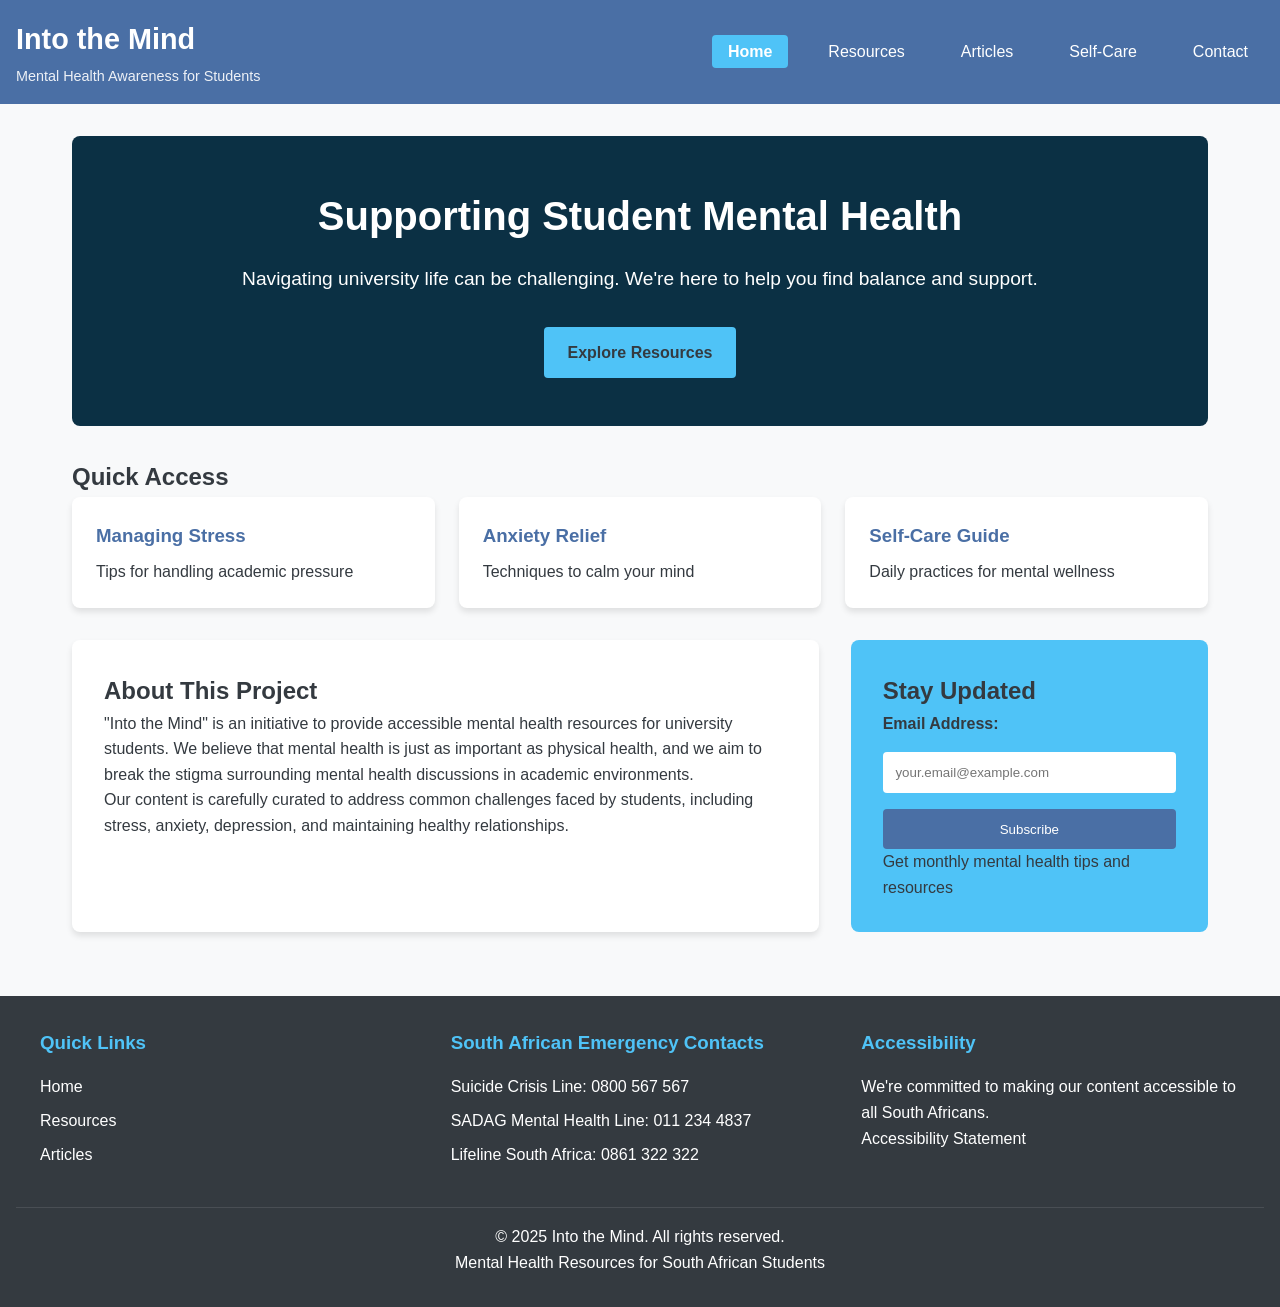
==== index.html @ e054b779 "Add files via upload" ====
<!DOCTYPE html>
<html lang="en">
<head>
    <meta charset="UTF-8">
    <meta name="viewport" content="width=device-width, initial-scale=1.0">
    <meta name="description" content="Mental health resources for university students">
    <title>Into the Mind - Mental Health Awareness</title>
    <link rel="stylesheet" href="styles.css">
</head>
<body>
    <header class="main-header">
        <div class="logo">
            <h1>Into the Mind</h1>
            <p>Mental Health Awareness for Students</p>
        </div>
        <nav aria-label="Main navigation">
            <ul class="nav-menu">
                <li><a href="index.html" aria-current="page">Home</a></li>
                <li><a href="resources.html">Resources</a></li>
                <li><a href="articles.html">Articles</a></li>
                <li><a href="self-care.html">Self-Care</a></li>
                <li><a href="contact.html">Contact</a></li>
            </ul>
        </nav>
    </header>

    <main class="grid-container">
        <section class="hero" aria-labelledby="hero-heading">
            <h1 id="hero-heading">Supporting Student Mental Health</h1>
            <p>Navigating university life can be challenging. We're here to help you find balance and support.</p>
            <a href="resources.html" class="cta-button">Explore Resources</a>
        </section>

        <section class="quick-links" aria-labelledby="quick-links-heading">
            <h2 id="quick-links-heading">Quick Access</h2>
            <ul class="link-cards">
                <li>
                    <a href="articles.html#stress">
                        <h3>Managing Stress</h3>
                        <p>Tips for handling academic pressure</p>
                    </a>
                </li>
                <li>
                    <a href="articles.html#anxiety">
                        <h3>Anxiety Relief</h3>
                        <p>Techniques to calm your mind</p>
                    </a>
                </li>
                <li>
                    <a href="self-care.html">
                        <h3>Self-Care Guide</h3>
                        <p>Daily practices for mental wellness</p>
                    </a>
                </li>
            </ul>
        </section>

        <section class="about" aria-labelledby="about-heading">
            <h2 id="about-heading">About This Project</h2>
            <p>"Into the Mind" is an initiative to provide accessible mental health resources for university students. We believe that mental health is just as important as physical health, and we aim to break the stigma surrounding mental health discussions in academic environments.</p>
            <p>Our content is carefully curated to address common challenges faced by students, including stress, anxiety, depression, and maintaining healthy relationships.</p>
        </section>

        <aside class="newsletter" aria-labelledby="newsletter-heading">
            <h2 id="newsletter-heading">Stay Updated</h2>
            <form action="#" method="post" class="newsletter-form">
                <label for="email">Email Address:</label>
                <input type="email" id="email" name="email" required placeholder="your.email@example.com">
                <button type="submit">Subscribe</button>
            </form>
            <p>Get monthly mental health tips and resources</p>
        </aside>
    </main>

     <footer class="main-footer">
        <div class="footer-content">
            <div class="footer-section">
                <h3>Quick Links</h3>
                <ul>
                    <li><a href="index.html">Home</a></li>
                    <li><a href="resources.html">Resources</a></li>
                    <li><a href="articles.html">Articles</a></li>
                </ul>
            </div>
            <div class="footer-section">
                <h3>South African Emergency Contacts</h3>
                <ul>
                    <li>Suicide Crisis Line: 0800 567 567</li>
                    <li>SADAG Mental Health Line: 011 234 4837</li>
                    <li>Lifeline South Africa: 0861 322 322</li>
                </ul>
            </div>
            <div class="footer-section">
                <h3>Accessibility</h3>
                <p>We're committed to making our content accessible to all South Africans.</p>
                <a href="accessibility.html">Accessibility Statement</a>
            </div>
        </div>
        <div class="copyright">
            <p>&copy; 2025 Into the Mind. All rights reserved.<br>
            Mental Health Resources for South African Students</p> 


        </div>
    </footer>
</body>

</html>
---- styles.css ----
/* Base Styles */
:root {
    --primary-color: #4a6fa5;
    --secondary-color: #166088;
    --accent-color: #4fc3f7;
    --light-color: #f8f9fa;
    --dark-color: #343a40;
    --success-color: #28a745;
    --warning-color: #ffc107;
    --danger-color: #dc3545;
    --font-main: 'Segoe UI', Tahoma, Geneva, Verdana, sans-serif;
}

* {
    margin: 0;
    padding: 0;
    box-sizing: border-box;
}

body {
    font-family: var(--font-main);
    line-height: 1.6;
    color: var(--dark-color);
    background-color: var(--light-color);
}

/* Accessibility: Skip to Content Link */
.skip-link {
    position: absolute;
    top: -40px;
    left: 0;
    background: var(--primary-color);
    color: white;
    padding: 8px;
    z-index: 100;
    transition: top 0.3s;
}

.skip-link:focus {
    top: 0;
}

/* Header Styles */
.main-header {
    background-color: var(--primary-color);
    color: white;
    padding: 1rem;
    display: grid;
    grid-template-columns: 1fr 2fr;
    align-items: center;
    gap: 1rem;
}

.logo h1 {
    font-size: 1.8rem;
    margin-bottom: 0.2rem;
}

.logo p {
    font-size: 0.9rem;
    opacity: 0.9;
}

/* Navigation Styles */
.nav-menu {
    display: flex;
    justify-content: flex-end;
    list-style: none;
}

.nav-menu li {
    margin-left: 1.5rem;
}

.nav-menu a {
    color: white;
    text-decoration: none;
    padding: 0.5rem 1rem;
    border-radius: 4px;
    transition: background-color 0.3s, transform 0.2s;
    position: relative;
}

.nav-menu a:hover,
.nav-menu a:focus {
    background-color: var(--secondary-color);
    transform: translateY(-2px);
}

.nav-menu a[aria-current="page"] {
    background-color: var(--accent-color);
    font-weight: bold;
}

/* Main Content Grid */
.grid-container {
    display: grid;
    grid-template-columns: repeat(3, 1fr);
    gap: 2rem;
    padding: 2rem;
    max-width: 1200px;
    margin: 0 auto;
}

.hero {
    grid-column: 1 / -1;
    background-color: var(--secondary-color);
    color: white;
    padding: 3rem 2rem;
    border-radius: 8px;
    text-align: center;
    background-image: linear-gradient(rgba(0, 0, 0, 0.5), rgba(0, 0, 0, 0.5)), url('mental-health-hero.jpg');
    background-size: cover;
    background-position: center;
}

.hero h1 {
    font-size: 2.5rem;
    margin-bottom: 1rem;
}

.hero p {
    font-size: 1.2rem;
    margin-bottom: 2rem;
    max-width: 800px;
    margin-left: auto;
    margin-right: auto;
}

.cta-button {
    display: inline-block;
    background-color: var(--accent-color);
    color: var(--dark-color);
    padding: 0.8rem 1.5rem;
    border-radius: 4px;
    text-decoration: none;
    font-weight: bold;
    transition: background-color 0.3s, transform 0.2s;
}

.cta-button:hover,
.cta-button:focus {
    background-color: white;
    transform: scale(1.05);
}

/* Quick Links Section */
.quick-links {
    grid-column: 1 / -1;
}

.link-cards {
    display: grid;
    grid-template-columns: repeat(auto-fit, minmax(300px, 1fr));
    gap: 1.5rem;
    list-style: none;
}

.link-cards li {
    background-color: white;
    border-radius: 8px;
    box-shadow: 0 4px 6px rgba(0, 0, 0, 0.1);
    transition: transform 0.3s, box-shadow 0.3s;
}

.link-cards li:hover {
    transform: translateY(-5px);
    box-shadow: 0 6px 12px rgba(0, 0, 0, 0.15);
}

.link-cards a {
    display: block;
    padding: 1.5rem;
    color: var(--dark-color);
    text-decoration: none;
}

.link-cards h3 {
    color: var(--primary-color);
    margin-bottom: 0.5rem;
}

/* About Section */
.about {
    grid-column: 1 / 3;
    background-color: white;
    padding: 2rem;
    border-radius: 8px;
    box-shadow: 0 4px 6px rgba(0, 0, 0, 0.1);
}

/* Newsletter Form */
.newsletter {
    grid-column: 3 / 4;
    background-color: var(--accent-color);
    padding: 2rem;
    border-radius: 8px;
}

.newsletter-form {
    display: grid;
    gap: 1rem;
}

.newsletter-form label {
    font-weight: bold;
}

.newsletter-form input {
    padding: 0.8rem;
    border: none;
    border-radius: 4px;
    width: 100%;
}

.newsletter-form button {
    background-color: var(--primary-color);
    color: white;
    border: none;
    padding: 0.8rem;
    border-radius: 4px;
    cursor: pointer;
    transition: background-color 0.3s;
}

.newsletter-form button:hover {
    background-color: var(--secondary-color);
}

/* Footer Styles */
.main-footer {
    background-color: var(--dark-color);
    color: white;
    padding: 2rem 1rem;
    margin-top: 2rem;
}

.footer-content {
    display: grid;
    grid-template-columns: repeat(auto-fit, minmax(250px, 1fr));
    gap: 2rem;
    max-width: 1200px;
    margin: 0 auto;
}

.footer-section h3 {
    margin-bottom: 1rem;
    color: var(--accent-color);
}

.footer-section ul {
    list-style: none;
}

.footer-section li {
    margin-bottom: 0.5rem;
}

.footer-section a {
    color: white;
    text-decoration: none;
    transition: color 0.3s;
}

.footer-section a:hover {
    color: var(--accent-color);
}

.copyright {
    text-align: center;
    margin-top: 2rem;
    padding-top: 1rem;
    border-top: 1px solid rgba(255, 255, 255, 0.1);
}

/* Accessibility Features */
@media (prefers-reduced-motion: reduce) {
    * {
        animation-duration: 0.01ms !important;
        animation-iteration-count: 1 !important;
        transition-duration: 0.01ms !important;
        scroll-behavior: auto !important;
    }
}

:focus {
    outline: 3px solid var(--accent-color);
    outline-offset: 3px;
}

/* Responsive Design */
@media (max-width: 768px) {
    .main-header {
        grid-template-columns: 1fr;
        text-align: center;
    }
    
    .nav-menu {
        justify-content: center;
        margin-top: 1rem;
    }
    
    .grid-container {
        grid-template-columns: 1fr;
        padding: 1rem;
    }
    
    .about, .newsletter {
        grid-column: 1 / -1;
    }
}

/* Contact Page Specific Styles */
.page-header {
    grid-column: 1 / -1;
    text-align: center;
    margin-bottom: 2rem;
}

.page-header h1 {
    color: var(--primary-color);
    font-size: 2.2rem;
    margin-bottom: 1rem;
}

.contact-form-section {
    grid-column: 1 / 3;
    background-color: white;
    padding: 2rem;
    border-radius: 8px;
    box-shadow: 0 4px 6px rgba(0, 0, 0, 0.1);
}

.contact-form {
    display: grid;
    gap: 1.5rem;
}

.form-group {
    display: grid;
    gap: 0.5rem;
}

.form-group label {
    font-weight: bold;
}

.form-group input,
.form-group select,
.form-group textarea {
    padding: 0.8rem;
    border: 1px solid #ddd;
    border-radius: 4px;
    font-family: var(--font-main);
    width: 100%;
}

.form-group textarea {
    resize: vertical;
    min-height: 150px;
}

.required {
    color: var(--danger-color);
}

.checkbox-group {
    display: flex;
    align-items: center;
    gap: 0.5rem;
}

.checkbox-group input {
    width: auto;
}

.submit-button {
    background-color: var(--primary-color);
    color: white;
    border: none;
    padding: 1rem;
    border-radius: 4px;
    font-size: 1rem;
    font-weight: bold;
    cursor: pointer;
    transition: background-color 0.3s;
}

.submit-button:hover {
    background-color: var(--secondary-color);
}

.contact-info {
    grid-column: 3 / 4;
}

.contact-methods {
    display: grid;
    gap: 1.5rem;
}

.contact-card {
    background-color: white;
    padding: 1.5rem;
    border-radius: 8px;
    box-shadow: 0 4px 6px rgba(0, 0, 0, 0.1);
}

.contact-card h3 {
    color: var(--primary-color);
    margin-bottom: 0.8rem;
}

.contact-card ul {
    margin-top: 0.8rem;
    padding-left: 1.2rem;
}

.contact-card li {
    margin-bottom: 0.5rem;
}

.faq-preview {
    grid-column: 1 / -1;
    margin-top: 2rem;
}

.faq-preview h2 {
    color: var(--primary-color);
    margin-bottom: 1.5rem;
    text-align: center;
}

/* CSS-Only Accordion Styles */
.accordion-checkbox {
    position: absolute;
    opacity: 0;
    height: 0;
    width: 0;
}

.accordion-item {
    margin-bottom: 1rem;
    border: 1px solid #ddd;
    border-radius: 4px;
    overflow: hidden;
}

.accordion-button {
    display: block;
    padding: 1rem;
    background-color: var(--light-color);
    color: var(--dark-color);
    font-weight: bold;
    cursor: pointer;
    position: relative;
    padding-right: 2.5rem;
}

.accordion-button:hover {
    background-color: #e9ecef;
}

.accordion-icon {
    position: absolute;
    right: 1rem;
    top: 50%;
    transform: translateY(-50%);
    font-size: 1.2rem;
    transition: transform 0.3s;
}

.accordion-content {
    max-height: 0;
    overflow: hidden;
    transition: max-height 0.3s ease-out;
    background-color: white;
}

.accordion-checkbox:checked ~ .accordion-content {
    max-height: 500px;
    padding: 0 1rem 1rem;
}

.accordion-checkbox:checked + .accordion-button .accordion-icon {
    transform: translateY(-50%) rotate(45deg);
}

.accordion-checkbox:focus + .accordion-button {
    outline: 2px solid var(--accent-color);
    outline-offset: 2px;
}

.more-faq-link {
    text-align: center;
    margin-top: 2rem;
}

/* Responsive Design for Contact Page */
@media (max-width: 768px) {
    .contact-form-section,
    .contact-info {
        grid-column: 1 / -1;
    }
    
    .contact-info {
        margin-top: 2rem;
    }
}
/* Resources Page Specific Styles */
.page-header {
    grid-column: 1 / -1;
    text-align: center;
    margin-bottom: 2rem;
}

.page-header h1 {
    color: var(--primary-color);
    font-size: 2.2rem;
    margin-bottom: 1rem;
}

.resource-categories {
    grid-column: 1 / -1;
    display: grid;
    grid-template-columns: repeat(auto-fit, minmax(250px, 1fr));
    gap: 1.5rem;
    margin-bottom: 3rem;
}

.category-card {
    min-height: 200px;
    border-radius: 8px;
    display: flex;
    align-items: flex-end;
    background-size: cover;
    background-position: center;
    position: relative;
    overflow: hidden;
}

.category-card::before {
    content: '';
    position: absolute;
    top: 0;
    left: 0;
    right: 0;
    bottom: 0;
    background: linear-gradient(to top, rgba(0,0,0,0.7) 0%, rgba(0,0,0,0.3) 100%);
}

.category-content {
    position: relative;
    z-index: 1;
    padding: 1.5rem;
    color: white;
    width: 100%;
}

.category-card h3 {
    font-size: 1.4rem;
    margin-bottom: 0.5rem;
}

.category-link {
    display: inline-block;
    margin-top: 1rem;
    color: white;
    font-weight: bold;
    text-decoration: none;
    border-bottom: 2px solid var(--accent-color);
    padding-bottom: 0.2rem;
    transition: border-color 0.3s;
}

.category-link:hover {
    border-bottom-color: white;
}

/* Category card backgrounds */
.emergency {
    background-image: url('emergency-bg.jpg');
}

.university {
    background-image: url('university-bg.jpg');
}

.apps {
    background-image: url('apps-bg.jpg');
}

.reading {
    background-image: url('reading-bg.jpg');
}

.resource-section {
    grid-column: 1 / -1;
    margin-bottom: 3rem;
}

.resource-section h2 {
    color: var(--primary-color);
    font-size: 1.8rem;
    margin-bottom: 1.5rem;
    padding-bottom: 0.5rem;
    border-bottom: 2px solid var(--accent-color);
}

.resource-grid {
    display: grid;
    grid-template-columns: repeat(auto-fit, minmax(250px, 1fr));
    gap: 1.5rem;
}

.resource-card {
    background-color: white;
    padding: 1.5rem;
    border-radius: 8px;
    box-shadow: 0 4px 6px rgba(0, 0, 0, 0.1);
    transition: transform 0.3s, box-shadow 0.3s;
}

.resource-card:hover {
    transform: translateY(-5px);
    box-shadow: 0 6px 12px rgba(0, 0, 0, 0.15);
}

.resource-card h3 {
    color: var(--primary-color);
    margin-bottom: 0.8rem;
}

.resource-card p {
    margin-bottom: 0.8rem;
}

.resource-link {
    display: inline-block;
    margin-top: 1rem;
    color: var(--secondary-color);
    font-weight: bold;
    text-decoration: none;
    border-bottom: 2px solid var(--accent-color);
    padding-bottom: 0.2rem;
}

.resource-link:hover {
    color: var(--primary-color);
}

.resource-newsletter {
    grid-column: 1 / -1;
    background-color: var(--accent-color);
    padding: 2rem;
    border-radius: 8px;
    text-align: center;
}

.resource-newsletter h2 {
    color: var(--dark-color);
    margin-bottom: 1rem;
}

.newsletter-form {
    display: grid;
    gap: 1rem;
    max-width: 500px;
    margin: 0 auto;
}

.newsletter-form label {
    font-weight: bold;
    text-align: left;
}

.newsletter-form input {
    padding: 0.8rem;
    border: none;
    border-radius: 4px;
    width: 100%;
}

/* Accessibility */
.visually-hidden {
    position: absolute;
    width: 1px;
    height: 1px;
    padding: 0;
    margin: -1px;
    overflow: hidden;
    clip: rect(0, 0, 0, 0);
    white-space: nowrap;
    border: 0;
}

/* Responsive Design */
@media (max-width: 768px) {
    .resource-categories {
        grid-template-columns: 1fr;
    }
    
    .resource-grid {
        grid-template-columns: 1fr;
    }
}

/* Articles Page Specific Styles */
.page-header {
    grid-column: 1 / -1;
    text-align: center;
    margin-bottom: 2rem;
}

.page-header h1 {
    color: var(--primary-color);
    font-size: 2.2rem;
    margin-bottom: 1rem;
}

.article-categories {
    grid-column: 1 / -1;
    margin-bottom: 2rem;
}

.category-filters {
    display: flex;
    flex-wrap: wrap;
    gap: 0.5rem;
    justify-content: center;
}

.filter-button {
    padding: 0.5rem 1rem;
    background-color: var(--light-color);
    border: 1px solid var(--primary-color);
    border-radius: 20px;
    color: var(--dark-color);
    text-decoration: none;
    transition: all 0.3s;
}

.filter-button:hover {
    background-color: #e9ecef;
}

.filter-button.active {
    background-color: var(--primary-color);
    color: white;
}

/* CSS-only filtering using :target */
.articles-container:target ~ .articles-container,
.articles-container:target ~ .articles-container ~ .articles-container {
    display: none;
}

#stress:target ~ .articles-container [data-category~="stress"],
#anxiety:target ~ .articles-container [data-category~="anxiety"],
#depression:target ~ .articles-container [data-category~="depression"],
#mindfulness:target ~ .articles-container [data-category~="mindfulness"],
#sleep:target ~ .articles-container [data-category~="sleep"] {
    display: block;
}

#all:target ~ .articles-container .article-card {
    display: block;
}

/* Featured article stays visible */
#featured {
    display: block !important;
}

.featured-article {
    grid-column: 1 / -1;
    margin-bottom: 3rem;
}

.article-card {
    background-color: white;
    border-radius: 8px;
    overflow: hidden;
    box-shadow: 0 4px 6px rgba(0, 0, 0, 0.1);
    transition: transform 0.3s, box-shadow 0.3s;
    margin-bottom: 2rem;
}

.article-card:hover {
    transform: translateY(-5px);
    box-shadow: 0 6px 12px rgba(0, 0, 0, 0.15);
}

.article-card.large {
    display: grid;
    grid-template-columns: 1fr 1fr;
}

.article-image img {
    width: 100%;
    height: 100%;
    object-fit: cover;
    display: block;
}

.article-content {
    padding: 1.5rem;
}

.article-card.large .article-content {
    display: flex;
    flex-direction: column;
    justify-content: center;
}

.article-meta {
    display: flex;
    justify-content: space-between;
    margin-bottom: 1rem;
    font-size: 0.9rem;
    color: #666;
}

.article-category {
    color: var(--primary-color);
    font-weight: bold;
}

.article-card h3 {
    margin-bottom: 1rem;
    font-size: 1.3rem;
}

.article-card h3 a {
    color: var(--dark-color);
    text-decoration: none;
}

.article-card h3 a:hover {
    color: var(--primary-color);
}

.article-excerpt {
    margin-bottom: 1.5rem;
    color: #555;
}

.read-more {
    display: inline-block;
    color: var(--secondary-color);
    font-weight: bold;
    text-decoration: none;
    border-bottom: 2px solid var(--accent-color);
    padding-bottom: 0.2rem;
}

.read-more:hover {
    color: var(--primary-color);
}

.article-grid {
    grid-column: 1 / -1;
    margin-bottom: 3rem;
}

.article-grid h2 {
    color: var(--primary-color);
    font-size: 1.8rem;
    margin-bottom: 1.5rem;
    padding-bottom: 0.5rem;
    border-bottom: 2px solid var(--accent-color);
}

.articles-container {
    display: grid;
    grid-template-columns: repeat(auto-fit, minmax(300px, 1fr));
    gap: 2rem;
}

.newsletter-signup {
    grid-column: 1 / -1;
    background-color: var(--accent-color);
    padding: 2rem;
    border-radius: 8px;
    text-align: center;
}

.newsletter-signup h2 {
    color: var(--dark-color);
    margin-bottom: 1rem;
}

.newsletter-form {
    display: grid;
    gap: 1rem;
    max-width: 500px;
    margin: 0 auto;
}

.newsletter-form label {
    font-weight: bold;
    text-align: left;
}

.newsletter-form input {
    padding: 0.8rem;
    border: none;
    border-radius: 4px;
    width: 100%;
}

/* Responsive Design */
@media (max-width: 768px) {
    .article-card.large {
        grid-template-columns: 1fr;
    }
    
    .articles-container {
        grid-template-columns: 1fr;
    }
    
    .category-filters {
        justify-content: flex-start;
    }
}

/* Article Page Specific Styles */
.article-container {
    max-width: 900px;
    margin: 2rem auto;
    padding: 0 1rem;
}

.article-header {
    margin-bottom: 2rem;
    text-align: center;
}

.article-header h1 {
    font-size: 2.2rem;
    color: var(--primary-color);
    margin-bottom: 1rem;
}

.article-meta {
    display: flex;
    justify-content: center;
    gap: 1rem;
    margin-bottom: 1rem;
    color: #666;
}

.article-category {
    color: var(--primary-color);
    font-weight: bold;
}

.article-image img {
    width: 100%;
    max-height: 400px;
    object-fit: cover;
    border-radius: 8px;
}

.article-body {
    line-height: 1.8;
}

.article-body p {
    margin-bottom: 1.5rem;
}

.lead {
    font-size: 1.2rem;
    font-weight: 500;
    margin-bottom: 2rem !important;
}

.article-body h2 {
    color: var(--primary-color);
    margin: 2rem 0 1rem;
    font-size: 1.6rem;
}

.article-body ul, .article-body ol {
    margin-bottom: 1.5rem;
    padding-left: 1.5rem;
}

.article-body li {
    margin-bottom: 0.5rem;
}

table {
    width: 100%;
    border-collapse: collapse;
    margin: 1.5rem 0;
}

th, td {
    padding: 0.75rem;
    text-align: left;
    border-bottom: 1px solid #ddd;
}

th {
    background-color: var(--light-color);
}

figure {
    margin: 1.5rem 0;
    text-align: center;
}

figcaption {
    font-size: 0.9rem;
    color: #666;
    margin-top: 0.5rem;
}

.technique-steps {
    display: grid;
    grid-template-columns: repeat(auto-fit, minmax(200px, 1fr));
    gap: 1rem;
    margin: 1.5rem 0;
}

.step {
    background-color: var(--light-color);
    padding: 1rem;
    border-radius: 8px;
    text-align: center;
}

.step h3 {
    color: var(--primary-color);
    margin-bottom: 0.5rem;
}

.key-takeaways {
    background-color: var(--light-color);
    padding: 1.5rem;
    border-radius: 8px;
    margin: 2rem 0;
}

.article-footer {
    margin-top: 3rem;
    border-top: 1px solid #ddd;
    padding-top: 2rem;
}

.related-articles {
    margin-bottom: 1.5rem;
}

.related-articles h3 {
    color: var(--primary-color);
    margin-bottom: 1rem;
}

.article-actions {
    display: flex;
    gap: 1rem;
    margin-top: 1.5rem;
}

.print-button, .contact-button {
    padding: 0.75rem 1.5rem;
    border-radius: 4px;
    font-weight: bold;
    cursor: pointer;
}

.print-button {
    background-color: white;
    border: 2px solid var(--primary-color);
    color: var(--primary-color);
}

.contact-button {
    background-color: var(--primary-color);
    color: white;
    border: none;
    text-decoration: none;
}

@media (max-width: 768px) {
    .article-header h1 {
        font-size: 1.8rem;
    }
    
    .technique-steps {
        grid-template-columns: 1fr;
    }
    
    .article-actions {
        flex-direction: column;
    }
}

/* Additional Article Styles */
.technique-grid {
    display: grid;
    grid-template-columns: repeat(auto-fit, minmax(250px, 1fr));
    gap: 1rem;
    margin: 1.5rem 0;
}

.technique-card {
    background-color: var(--light-color);
    padding: 1rem;
    border-radius: 8px;
}

.matrix {
    display: grid;
    grid-template-columns: 1fr 1fr;
    gap: 0.5rem;
    margin: 1.5rem 0;
}

.quadrant {
    padding: 1rem;
    border-radius: 8px;
    min-height: 100px;
}

.urgent-important {
    background-color: #ffdddd;
    border: 2px solid #ff9999;
}

.not-urgent-important {
    background-color: #ddffdd;
    border: 2px solid #99ff99;
}

.urgent-not-important {
    background-color: #ffffdd;
    border: 2px solid #ffff99;
}

.not-urgent-not-important {
    background-color: #dddddd;
    border: 2px solid #999999;
}

.therapy-types {
    display: grid;
    grid-template-columns: repeat(auto-fit, minmax(300px, 1fr));
    gap: 1rem;
    margin: 1.5rem 0;
}

.therapy-card {
    background-color: var(--light-color);
    padding: 1.5rem;
    border-radius: 8px;
    border-left: 4px solid var(--primary-color);
}

.sleep-calculator {
    background-color: var(--light-color);
    padding: 1.5rem;
    border-radius: 8px;
    margin: 1.5rem 0;
}

@media (max-width: 768px) {
    .matrix {
        grid-template-columns: 1fr;
    }
}

/* Anxiety Article Specific Styles */
.relaxation-sequence {
    display: grid;
    grid-template-columns: repeat(auto-fit, minmax(200px, 1fr));
    gap: 1rem;
    margin: 1.5rem 0;
}

.step {
    background-color: var(--light-color);
    padding: 1rem;
    border-radius: 8px;
    text-align: center;
}

.step h3 {
    color: var(--primary-color);
    margin-bottom: 0.5rem;
}

@media (max-width: 600px) {
    .relaxation-sequence {
        grid-template-columns: 1fr;
    }
}

/* Self-Care Page Specific Styles */
.page-header {
    grid-column: 1 / -1;
    text-align: center;
    margin-bottom: 2rem;
}

.page-header h1 {
    color: var(--primary-color);
    font-size: 2.2rem;
    margin-bottom: 1rem;
}

.self-care-intro {
    grid-column: 1 / -1;
    max-width: 800px;
    margin: 0 auto 3rem;
    text-align: center;
    font-size: 1.1rem;
    line-height: 1.7;
}

/* Accordion Styles */
.self-care-accordion {
    grid-column: 1 / -1;
    margin-bottom: 3rem;
}

.accordion {
    max-width: 900px;
    margin: 0 auto;
}

.accordion-item {
    margin-bottom: 1rem;
    border: 1px solid #ddd;
    border-radius: 8px;
    overflow: hidden;
}

.accordion-checkbox {
    position: absolute;
    opacity: 0;
    height: 0;
    width: 0;
}

.accordion-button {
    display: block;
    padding: 1.5rem;
    background-color: var(--light-color);
    color: var(--dark-color);
    font-weight: bold;
    cursor: pointer;
    position: relative;
    padding-right: 3rem;
    transition: background-color 0.3s;
}

.accordion-button:hover {
    background-color: #e9ecef;
}

.accordion-icon {
    position: absolute;
    right: 1.5rem;
    top: 50%;
    transform: translateY(-50%);
    font-size: 1.2rem;
    transition: transform 0.3s;
}

.accordion-content {
    max-height: 0;
    overflow: hidden;
    transition: max-height 0.3s ease-out;
    background-color: white;
}

.accordion-checkbox:checked ~ .accordion-content {
    max-height: 500px;
    padding: 0 1.5rem 1.5rem;
}

.accordion-checkbox:checked + .accordion-button .accordion-icon {
    transform: translateY(-50%) rotate(45deg);
}

.accordion-checkbox:focus + .accordion-button {
    outline: 2px solid var(--accent-color);
    outline-offset: 2px;
}

.accordion-content h3 {
    color: var(--primary-color);
    margin: 1.5rem 0 1rem;
    font-size: 1.3rem;
}

.tip-box {
    background-color: #f8f9fa;
    border-left: 4px solid var(--accent-color);
    padding: 1rem;
    margin-top: 1.5rem;
    border-radius: 0 4px 4px 0;
}

/* Tools Grid */
.self-care-tools {
    grid-column: 1 / -1;
    margin-bottom: 3rem;
}

.tools-grid {
    display: grid;
    grid-template-columns: repeat(auto-fit, minmax(300px, 1fr));
    gap: 2rem;
    max-width: 1000px;
    margin: 0 auto;
}

.tool-card {
    background-color: white;
    padding: 2rem;
    border-radius: 8px;
    box-shadow: 0 4px 6px rgba(0, 0, 0, 0.1);
    text-align: center;
    transition: transform 0.3s;
}

.tool-card:hover {
    transform: translateY(-5px);
}

.tool-icon {
    font-size: 2.5rem;
    margin-bottom: 1rem;
}

.tool-card h3 {
    color: var(--primary-color);
    margin-bottom: 1rem;
}

.tool-link {
    display: inline-block;
    margin-top: 1.5rem;
    color: var(--secondary-color);
    font-weight: bold;
    text-decoration: none;
    border-bottom: 2px solid var(--accent-color);
    padding-bottom: 0.2rem;
}

.tool-link:hover {
    color: var(--primary-color);
}

/* Challenge Grid */
.self-care-challenge {
    grid-column: 1 / -1;
    margin-bottom: 3rem;
}

.challenge-grid {
    display: grid;
    grid-template-columns: repeat(auto-fit, minmax(150px, 1fr));
    gap: 1rem;
    max-width: 900px;
    margin: 0 auto;
}

.day-card {
    background-color: white;
    padding: 1.5rem;
    border-radius: 8px;
    box-shadow: 0 4px 6px rgba(0, 0, 0, 0.1);
    text-align: center;
}

.day-card h3 {
    color: var(--primary-color);
    margin-bottom: 0.5rem;
}

/* Newsletter */
.self-care-newsletter {
    grid-column: 1 / -1;
    background-color: var(--accent-color);
    padding: 2rem;
    border-radius: 8px;
    text-align: center;
    max-width: 600px;
    margin: 0 auto;
}

.self-care-newsletter h2 {
    color: var(--dark-color);
    margin-bottom: 1rem;
}

.newsletter-form {
    display: grid;
    gap: 1rem;
    margin: 0 auto;
    max-width: 400px;
}

/* Responsive Design */
@media (max-width: 768px) {
    .tools-grid {
        grid-template-columns: 1fr;
    }
    
    .challenge-grid {
        grid-template-columns: repeat(2, 1fr);
    }
}

@media (max-width: 480px) {
    .challenge-grid {
        grid-template-columns: 1fr;
    }
    
    .accordion-button {
        padding: 1rem;
        padding-right: 2.5rem;
    }
}

/* Accessibility Page Specific Styles */
.page-header {
    grid-column: 1 / -1;
    text-align: center;
    margin-bottom: 2rem;
}

.page-header h1 {
    color: var(--primary-color);
    font-size: 2.2rem;
    margin-bottom: 1rem;
}

.accessibility-intro {
    grid-column: 1 / -1;
    max-width: 800px;
    margin: 0 auto 3rem;
    text-align: center;
}

.compliance-badge {
    margin-top: 2rem;
}

.compliance-badge img {
    max-width: 200px;
    height: auto;
}

.accessibility-features {
    grid-column: 1 / -1;
    margin-bottom: 3rem;
}

.features-grid {
    display: grid;
    grid-template-columns: repeat(auto-fit, minmax(250px, 1fr));
    gap: 2rem;
    max-width: 1200px;
    margin: 0 auto;
}

.feature-card {
    background-color: white;
    padding: 2rem;
    border-radius: 8px;
    box-shadow: 0 4px 6px rgba(0, 0, 0, 0.1);
}

.feature-icon {
    font-size: 2rem;
    margin-bottom: 1rem;
}

.feature-card h3 {
    color: var(--primary-color);
    margin-bottom: 1rem;
}

.accessibility-technical {
    grid-column: 1 / -1;
    margin-bottom: 3rem;
}

.technical-details {
    display: grid;
    grid-template-columns: repeat(auto-fit, minmax(300px, 1fr));
    gap: 2rem;
    max-width: 800px;
    margin: 0 auto;
}

.detail-card {
    background-color: var(--light-color);
    padding: 1.5rem;
    border-radius: 8px;
}

.accessibility-feedback {
    grid-column: 1 / -1;
    margin-bottom: 3rem;
    text-align: center;
}

.feedback-options {
    display: grid;
    grid-template-columns: repeat(auto-fit, minmax(250px, 1fr));
    gap: 2rem;
    max-width: 900px;
    margin: 2rem auto;
}

.option-card {
    background-color: white;
    padding: 1.5rem;
    border-radius: 8px;
    box-shadow: 0 4px 6px rgba(0, 0, 0, 0.1);
}

.response-time {
    font-style: italic;
    margin-top: 1rem;
}

.accessibility-limitations {
    grid-column: 1 / -1;
    margin-bottom: 3rem;
}

.accessibility-limitations table {
    margin: 1.5rem auto;
}

.accessibility-resources {
    grid-column: 1 / -1;
    text-align: center;
    margin-bottom: 2rem;
}

.resource-links {
    list-style: none;
    display: flex;
    flex-wrap: wrap;
    justify-content: center;
    gap: 1rem 2rem;
    max-width: 800px;
    margin: 1.5rem auto;
}

.resource-links a {
    color: var(--secondary-color);
    text-decoration: none;
    border-bottom: 2px solid var(--accent-color);
    padding-bottom: 0.2rem;
}

.resource-links a:hover {
    color: var(--primary-color);
}

@media (max-width: 768px) {
    .features-grid {
        grid-template-columns: 1fr;
    }
    
    .technical-details {
        grid-template-columns: 1fr;
    }
    
    .feedback-options {
        grid-template-columns: 1fr;
    }
    
    .accessibility-limitations table {
        display: block;
        overflow-x: auto;
    }
}
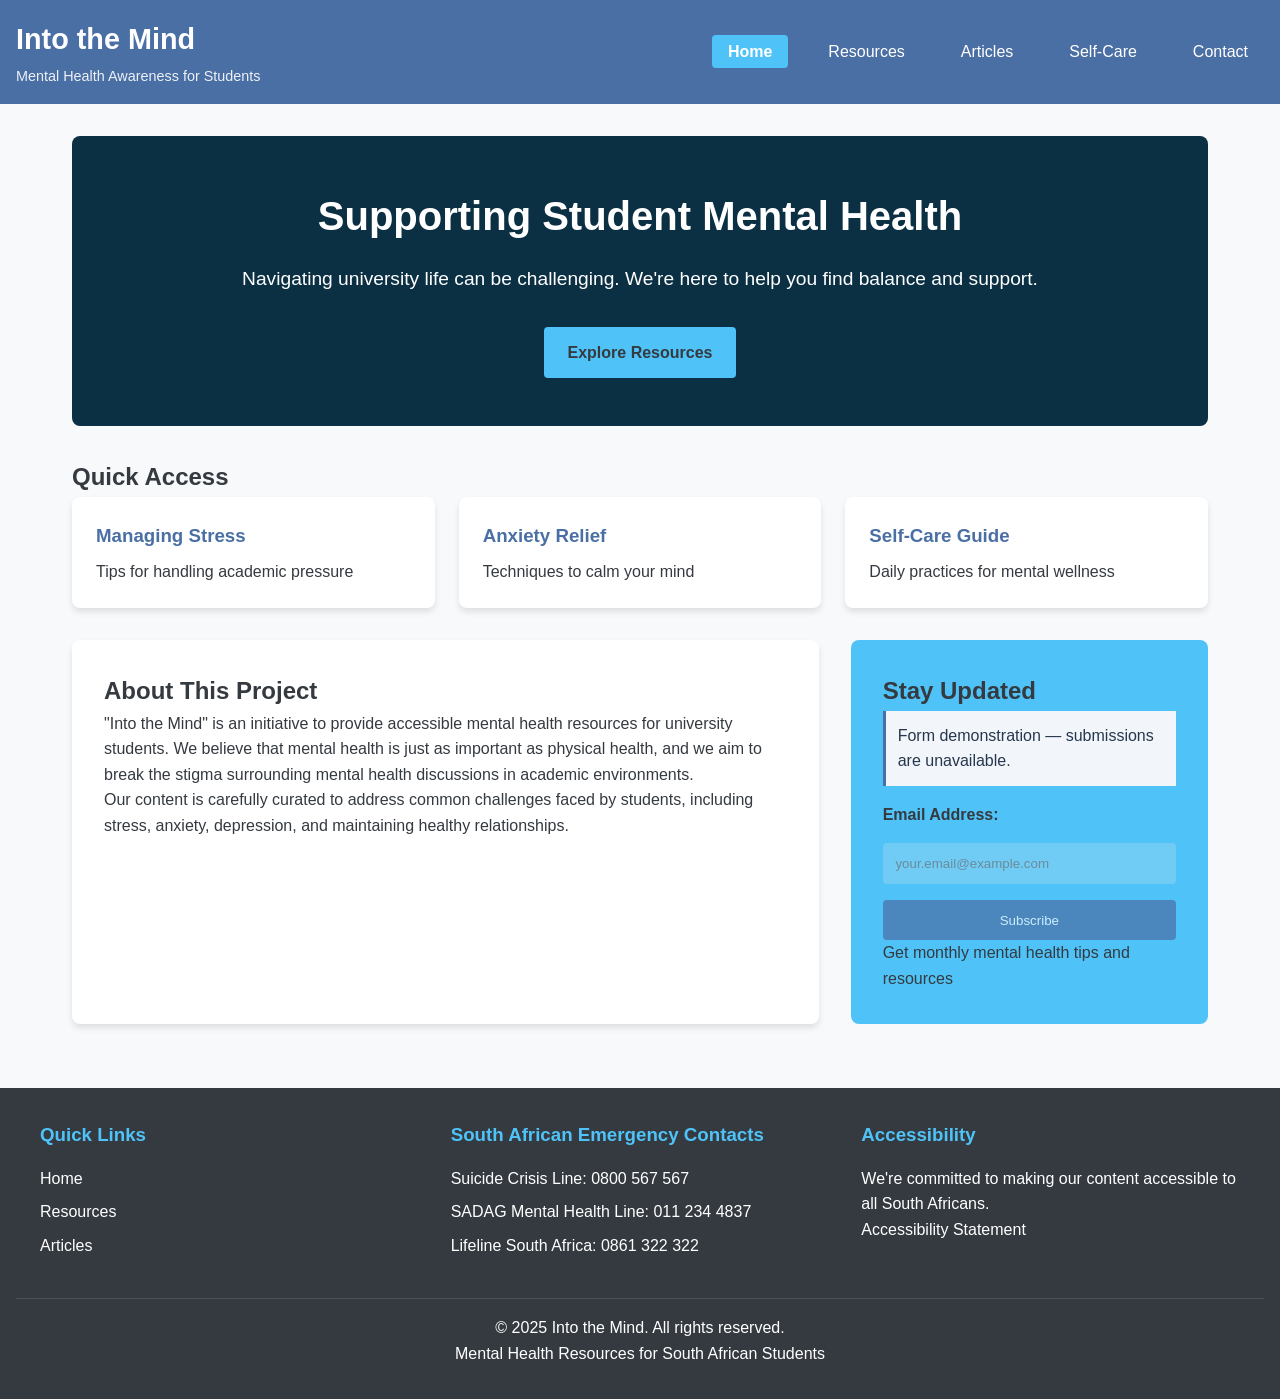
==== commit 34a3131d: "Repair website navigation and document the academic prototype" ====
--- a/index.html
+++ b/index.html
@@ -1,108 +1,110 @@
-<!DOCTYPE html>
-<html lang="en">
-<head>
-    <meta charset="UTF-8">
-    <meta name="viewport" content="width=device-width, initial-scale=1.0">
-    <meta name="description" content="Mental health resources for university students">
-    <title>Into the Mind - Mental Health Awareness</title>
-    <link rel="stylesheet" href="styles.css">
-</head>
-<body>
-    <header class="main-header">
-        <div class="logo">
-            <h1>Into the Mind</h1>
-            <p>Mental Health Awareness for Students</p>
-        </div>
-        <nav aria-label="Main navigation">
-            <ul class="nav-menu">
-                <li><a href="index.html" aria-current="page">Home</a></li>
-                <li><a href="resources.html">Resources</a></li>
-                <li><a href="articles.html">Articles</a></li>
-                <li><a href="self-care.html">Self-Care</a></li>
-                <li><a href="contact.html">Contact</a></li>
-            </ul>
-        </nav>
-    </header>
-
-    <main class="grid-container">
-        <section class="hero" aria-labelledby="hero-heading">
-            <h1 id="hero-heading">Supporting Student Mental Health</h1>
-            <p>Navigating university life can be challenging. We're here to help you find balance and support.</p>
-            <a href="resources.html" class="cta-button">Explore Resources</a>
-        </section>
-
-        <section class="quick-links" aria-labelledby="quick-links-heading">
-            <h2 id="quick-links-heading">Quick Access</h2>
-            <ul class="link-cards">
-                <li>
-                    <a href="articles.html#stress">
-                        <h3>Managing Stress</h3>
-                        <p>Tips for handling academic pressure</p>
-                    </a>
-                </li>
-                <li>
-                    <a href="articles.html#anxiety">
-                        <h3>Anxiety Relief</h3>
-                        <p>Techniques to calm your mind</p>
-                    </a>
-                </li>
-                <li>
-                    <a href="self-care.html">
-                        <h3>Self-Care Guide</h3>
-                        <p>Daily practices for mental wellness</p>
-                    </a>
-                </li>
-            </ul>
-        </section>
-
-        <section class="about" aria-labelledby="about-heading">
-            <h2 id="about-heading">About This Project</h2>
-            <p>"Into the Mind" is an initiative to provide accessible mental health resources for university students. We believe that mental health is just as important as physical health, and we aim to break the stigma surrounding mental health discussions in academic environments.</p>
-            <p>Our content is carefully curated to address common challenges faced by students, including stress, anxiety, depression, and maintaining healthy relationships.</p>
-        </section>
-
-        <aside class="newsletter" aria-labelledby="newsletter-heading">
-            <h2 id="newsletter-heading">Stay Updated</h2>
-            <form action="#" method="post" class="newsletter-form">
-                <label for="email">Email Address:</label>
-                <input type="email" id="email" name="email" required placeholder="your.email@example.com">
-                <button type="submit">Subscribe</button>
-            </form>
-            <p>Get monthly mental health tips and resources</p>
-        </aside>
-    </main>
-
-     <footer class="main-footer">
-        <div class="footer-content">
-            <div class="footer-section">
-                <h3>Quick Links</h3>
-                <ul>
-                    <li><a href="index.html">Home</a></li>
-                    <li><a href="resources.html">Resources</a></li>
-                    <li><a href="articles.html">Articles</a></li>
-                </ul>
-            </div>
-            <div class="footer-section">
-                <h3>South African Emergency Contacts</h3>
-                <ul>
-                    <li>Suicide Crisis Line: 0800 567 567</li>
-                    <li>SADAG Mental Health Line: 011 234 4837</li>
-                    <li>Lifeline South Africa: 0861 322 322</li>
-                </ul>
-            </div>
-            <div class="footer-section">
-                <h3>Accessibility</h3>
-                <p>We're committed to making our content accessible to all South Africans.</p>
-                <a href="accessibility.html">Accessibility Statement</a>
-            </div>
-        </div>
-        <div class="copyright">
-            <p>&copy; 2025 Into the Mind. All rights reserved.<br>
-            Mental Health Resources for South African Students</p> 
-
-
-        </div>
-    </footer>
-</body>
-
-</html>+<!DOCTYPE html>
+<html lang="en">
+<head>
+    <meta charset="UTF-8">
+    <meta name="viewport" content="width=device-width, initial-scale=1.0">
+    <meta name="description" content="Mental health resources for university students">
+    <title>Into the Mind - Mental Health Awareness</title>
+    <link rel="stylesheet" href="styles.css">
+</head>
+<body>
+    <a class="skip-link" href="#main-content">Skip to main content</a>
+    <header class="main-header">
+        <div class="logo">
+            <h1>Into the Mind</h1>
+            <p>Mental Health Awareness for Students</p>
+        </div>
+        <nav aria-label="Main navigation">
+            <ul class="nav-menu">
+                <li><a href="index.html" aria-current="page">Home</a></li>
+                <li><a href="resources.html">Resources</a></li>
+                <li><a href="articles.html">Articles</a></li>
+                <li><a href="self-care.html">Self-Care</a></li>
+                <li><a href="contact.html">Contact</a></li>
+            </ul>
+        </nav>
+    </header>
+
+    <main id="main-content" class="grid-container">
+        <section class="hero" aria-labelledby="hero-heading">
+            <h1 id="hero-heading">Supporting Student Mental Health</h1>
+            <p>Navigating university life can be challenging. We're here to help you find balance and support.</p>
+            <a href="resources.html" class="cta-button">Explore Resources</a>
+        </section>
+
+        <section class="quick-links" aria-labelledby="quick-links-heading">
+            <h2 id="quick-links-heading">Quick Access</h2>
+            <ul class="link-cards">
+                <li>
+                    <a href="articles.html#featured">
+                        <h3>Managing Stress</h3>
+                        <p>Tips for handling academic pressure</p>
+                    </a>
+                </li>
+                <li>
+                    <a href="articles.html#article1">
+                        <h3>Anxiety Relief</h3>
+                        <p>Techniques to calm your mind</p>
+                    </a>
+                </li>
+                <li>
+                    <a href="self-care.html">
+                        <h3>Self-Care Guide</h3>
+                        <p>Daily practices for mental wellness</p>
+                    </a>
+                </li>
+            </ul>
+        </section>
+
+        <section class="about" aria-labelledby="about-heading">
+            <h2 id="about-heading">About This Project</h2>
+            <p>"Into the Mind" is an initiative to provide accessible mental health resources for university students. We believe that mental health is just as important as physical health, and we aim to break the stigma surrounding mental health discussions in academic environments.</p>
+            <p>Our content is carefully curated to address common challenges faced by students, including stress, anxiety, depression, and maintaining healthy relationships.</p>
+        </section>
+
+        <aside class="newsletter" aria-labelledby="newsletter-heading">
+            <h2 id="newsletter-heading">Stay Updated</h2>
+            <form action="#" method="post" class="newsletter-form" aria-describedby="demo-form-note">
+                <p id="demo-form-note" class="demo-note">Form demonstration — submissions are unavailable.</p>
+                <label for="email">Email Address:</label>
+                <input type="email" id="email" name="email" required placeholder="your.email@example.com" disabled>
+                <button type="submit" disabled>Subscribe</button>
+            </form>
+            <p>Get monthly mental health tips and resources</p>
+        </aside>
+    </main>
+
+     <footer class="main-footer">
+        <div class="footer-content">
+            <div class="footer-section">
+                <h3>Quick Links</h3>
+                <ul>
+                    <li><a href="index.html">Home</a></li>
+                    <li><a href="resources.html">Resources</a></li>
+                    <li><a href="articles.html">Articles</a></li>
+                </ul>
+            </div>
+            <div class="footer-section">
+                <h3>South African Emergency Contacts</h3>
+                <ul>
+                    <li>Suicide Crisis Line: 0800 567 567</li>
+                    <li>SADAG Mental Health Line: 011 234 4837</li>
+                    <li>Lifeline South Africa: 0861 322 322</li>
+                </ul>
+            </div>
+            <div class="footer-section">
+                <h3>Accessibility</h3>
+                <p>We're committed to making our content accessible to all South Africans.</p>
+                <a href="accessibility.html">Accessibility Statement</a>
+            </div>
+        </div>
+        <div class="copyright">
+            <p>&copy; 2025 Into the Mind. All rights reserved.<br>
+            Mental Health Resources for South African Students</p> 
+
+
+        </div>
+    </footer>
+</body>
+
+</html>
--- a/styles.css
+++ b/styles.css
@@ -1,1589 +1,1595 @@
-/* Base Styles */
-:root {
-    --primary-color: #4a6fa5;
-    --secondary-color: #166088;
-    --accent-color: #4fc3f7;
-    --light-color: #f8f9fa;
-    --dark-color: #343a40;
-    --success-color: #28a745;
-    --warning-color: #ffc107;
-    --danger-color: #dc3545;
-    --font-main: 'Segoe UI', Tahoma, Geneva, Verdana, sans-serif;
-}
-
-* {
-    margin: 0;
-    padding: 0;
-    box-sizing: border-box;
-}
-
-body {
-    font-family: var(--font-main);
-    line-height: 1.6;
-    color: var(--dark-color);
-    background-color: var(--light-color);
-}
-
-/* Accessibility: Skip to Content Link */
-.skip-link {
-    position: absolute;
-    top: -40px;
-    left: 0;
-    background: var(--primary-color);
-    color: white;
-    padding: 8px;
-    z-index: 100;
-    transition: top 0.3s;
-}
-
-.skip-link:focus {
-    top: 0;
-}
-
-/* Header Styles */
-.main-header {
-    background-color: var(--primary-color);
-    color: white;
-    padding: 1rem;
-    display: grid;
-    grid-template-columns: 1fr 2fr;
-    align-items: center;
-    gap: 1rem;
-}
-
-.logo h1 {
-    font-size: 1.8rem;
-    margin-bottom: 0.2rem;
-}
-
-.logo p {
-    font-size: 0.9rem;
-    opacity: 0.9;
-}
-
-/* Navigation Styles */
-.nav-menu {
-    display: flex;
-    justify-content: flex-end;
-    list-style: none;
-}
-
-.nav-menu li {
-    margin-left: 1.5rem;
-}
-
-.nav-menu a {
-    color: white;
-    text-decoration: none;
-    padding: 0.5rem 1rem;
-    border-radius: 4px;
-    transition: background-color 0.3s, transform 0.2s;
-    position: relative;
-}
-
-.nav-menu a:hover,
-.nav-menu a:focus {
-    background-color: var(--secondary-color);
-    transform: translateY(-2px);
-}
-
-.nav-menu a[aria-current="page"] {
-    background-color: var(--accent-color);
-    font-weight: bold;
-}
-
-/* Main Content Grid */
-.grid-container {
-    display: grid;
-    grid-template-columns: repeat(3, 1fr);
-    gap: 2rem;
-    padding: 2rem;
-    max-width: 1200px;
-    margin: 0 auto;
-}
-
-.hero {
-    grid-column: 1 / -1;
-    background-color: var(--secondary-color);
-    color: white;
-    padding: 3rem 2rem;
-    border-radius: 8px;
-    text-align: center;
-    background-image: linear-gradient(rgba(0, 0, 0, 0.5), rgba(0, 0, 0, 0.5)), url('mental-health-hero.jpg');
-    background-size: cover;
-    background-position: center;
-}
-
-.hero h1 {
-    font-size: 2.5rem;
-    margin-bottom: 1rem;
-}
-
-.hero p {
-    font-size: 1.2rem;
-    margin-bottom: 2rem;
-    max-width: 800px;
-    margin-left: auto;
-    margin-right: auto;
-}
-
-.cta-button {
-    display: inline-block;
-    background-color: var(--accent-color);
-    color: var(--dark-color);
-    padding: 0.8rem 1.5rem;
-    border-radius: 4px;
-    text-decoration: none;
-    font-weight: bold;
-    transition: background-color 0.3s, transform 0.2s;
-}
-
-.cta-button:hover,
-.cta-button:focus {
-    background-color: white;
-    transform: scale(1.05);
-}
-
-/* Quick Links Section */
-.quick-links {
-    grid-column: 1 / -1;
-}
-
-.link-cards {
-    display: grid;
-    grid-template-columns: repeat(auto-fit, minmax(300px, 1fr));
-    gap: 1.5rem;
-    list-style: none;
-}
-
-.link-cards li {
-    background-color: white;
-    border-radius: 8px;
-    box-shadow: 0 4px 6px rgba(0, 0, 0, 0.1);
-    transition: transform 0.3s, box-shadow 0.3s;
-}
-
-.link-cards li:hover {
-    transform: translateY(-5px);
-    box-shadow: 0 6px 12px rgba(0, 0, 0, 0.15);
-}
-
-.link-cards a {
-    display: block;
-    padding: 1.5rem;
-    color: var(--dark-color);
-    text-decoration: none;
-}
-
-.link-cards h3 {
-    color: var(--primary-color);
-    margin-bottom: 0.5rem;
-}
-
-/* About Section */
-.about {
-    grid-column: 1 / 3;
-    background-color: white;
-    padding: 2rem;
-    border-radius: 8px;
-    box-shadow: 0 4px 6px rgba(0, 0, 0, 0.1);
-}
-
-/* Newsletter Form */
-.newsletter {
-    grid-column: 3 / 4;
-    background-color: var(--accent-color);
-    padding: 2rem;
-    border-radius: 8px;
-}
-
-.newsletter-form {
-    display: grid;
-    gap: 1rem;
-}
-
-.newsletter-form label {
-    font-weight: bold;
-}
-
-.newsletter-form input {
-    padding: 0.8rem;
-    border: none;
-    border-radius: 4px;
-    width: 100%;
-}
-
-.newsletter-form button {
-    background-color: var(--primary-color);
-    color: white;
-    border: none;
-    padding: 0.8rem;
-    border-radius: 4px;
-    cursor: pointer;
-    transition: background-color 0.3s;
-}
-
-.newsletter-form button:hover {
-    background-color: var(--secondary-color);
-}
-
-/* Footer Styles */
-.main-footer {
-    background-color: var(--dark-color);
-    color: white;
-    padding: 2rem 1rem;
-    margin-top: 2rem;
-}
-
-.footer-content {
-    display: grid;
-    grid-template-columns: repeat(auto-fit, minmax(250px, 1fr));
-    gap: 2rem;
-    max-width: 1200px;
-    margin: 0 auto;
-}
-
-.footer-section h3 {
-    margin-bottom: 1rem;
-    color: var(--accent-color);
-}
-
-.footer-section ul {
-    list-style: none;
-}
-
-.footer-section li {
-    margin-bottom: 0.5rem;
-}
-
-.footer-section a {
-    color: white;
-    text-decoration: none;
-    transition: color 0.3s;
-}
-
-.footer-section a:hover {
-    color: var(--accent-color);
-}
-
-.copyright {
-    text-align: center;
-    margin-top: 2rem;
-    padding-top: 1rem;
-    border-top: 1px solid rgba(255, 255, 255, 0.1);
-}
-
-/* Accessibility Features */
-@media (prefers-reduced-motion: reduce) {
-    * {
-        animation-duration: 0.01ms !important;
-        animation-iteration-count: 1 !important;
-        transition-duration: 0.01ms !important;
-        scroll-behavior: auto !important;
-    }
-}
-
-:focus {
-    outline: 3px solid var(--accent-color);
-    outline-offset: 3px;
-}
-
-/* Responsive Design */
-@media (max-width: 768px) {
-    .main-header {
-        grid-template-columns: 1fr;
-        text-align: center;
-    }
-    
-    .nav-menu {
-        justify-content: center;
-        margin-top: 1rem;
-    }
-    
-    .grid-container {
-        grid-template-columns: 1fr;
-        padding: 1rem;
-    }
-    
-    .about, .newsletter {
-        grid-column: 1 / -1;
-    }
-}
-
-/* Contact Page Specific Styles */
-.page-header {
-    grid-column: 1 / -1;
-    text-align: center;
-    margin-bottom: 2rem;
-}
-
-.page-header h1 {
-    color: var(--primary-color);
-    font-size: 2.2rem;
-    margin-bottom: 1rem;
-}
-
-.contact-form-section {
-    grid-column: 1 / 3;
-    background-color: white;
-    padding: 2rem;
-    border-radius: 8px;
-    box-shadow: 0 4px 6px rgba(0, 0, 0, 0.1);
-}
-
-.contact-form {
-    display: grid;
-    gap: 1.5rem;
-}
-
-.form-group {
-    display: grid;
-    gap: 0.5rem;
-}
-
-.form-group label {
-    font-weight: bold;
-}
-
-.form-group input,
-.form-group select,
-.form-group textarea {
-    padding: 0.8rem;
-    border: 1px solid #ddd;
-    border-radius: 4px;
-    font-family: var(--font-main);
-    width: 100%;
-}
-
-.form-group textarea {
-    resize: vertical;
-    min-height: 150px;
-}
-
-.required {
-    color: var(--danger-color);
-}
-
-.checkbox-group {
-    display: flex;
-    align-items: center;
-    gap: 0.5rem;
-}
-
-.checkbox-group input {
-    width: auto;
-}
-
-.submit-button {
-    background-color: var(--primary-color);
-    color: white;
-    border: none;
-    padding: 1rem;
-    border-radius: 4px;
-    font-size: 1rem;
-    font-weight: bold;
-    cursor: pointer;
-    transition: background-color 0.3s;
-}
-
-.submit-button:hover {
-    background-color: var(--secondary-color);
-}
-
-.contact-info {
-    grid-column: 3 / 4;
-}
-
-.contact-methods {
-    display: grid;
-    gap: 1.5rem;
-}
-
-.contact-card {
-    background-color: white;
-    padding: 1.5rem;
-    border-radius: 8px;
-    box-shadow: 0 4px 6px rgba(0, 0, 0, 0.1);
-}
-
-.contact-card h3 {
-    color: var(--primary-color);
-    margin-bottom: 0.8rem;
-}
-
-.contact-card ul {
-    margin-top: 0.8rem;
-    padding-left: 1.2rem;
-}
-
-.contact-card li {
-    margin-bottom: 0.5rem;
-}
-
-.faq-preview {
-    grid-column: 1 / -1;
-    margin-top: 2rem;
-}
-
-.faq-preview h2 {
-    color: var(--primary-color);
-    margin-bottom: 1.5rem;
-    text-align: center;
-}
-
-/* CSS-Only Accordion Styles */
-.accordion-checkbox {
-    position: absolute;
-    opacity: 0;
-    height: 0;
-    width: 0;
-}
-
-.accordion-item {
-    margin-bottom: 1rem;
-    border: 1px solid #ddd;
-    border-radius: 4px;
-    overflow: hidden;
-}
-
-.accordion-button {
-    display: block;
-    padding: 1rem;
-    background-color: var(--light-color);
-    color: var(--dark-color);
-    font-weight: bold;
-    cursor: pointer;
-    position: relative;
-    padding-right: 2.5rem;
-}
-
-.accordion-button:hover {
-    background-color: #e9ecef;
-}
-
-.accordion-icon {
-    position: absolute;
-    right: 1rem;
-    top: 50%;
-    transform: translateY(-50%);
-    font-size: 1.2rem;
-    transition: transform 0.3s;
-}
-
-.accordion-content {
-    max-height: 0;
-    overflow: hidden;
-    transition: max-height 0.3s ease-out;
-    background-color: white;
-}
-
-.accordion-checkbox:checked ~ .accordion-content {
-    max-height: 500px;
-    padding: 0 1rem 1rem;
-}
-
-.accordion-checkbox:checked + .accordion-button .accordion-icon {
-    transform: translateY(-50%) rotate(45deg);
-}
-
-.accordion-checkbox:focus + .accordion-button {
-    outline: 2px solid var(--accent-color);
-    outline-offset: 2px;
-}
-
-.more-faq-link {
-    text-align: center;
-    margin-top: 2rem;
-}
-
-/* Responsive Design for Contact Page */
-@media (max-width: 768px) {
-    .contact-form-section,
-    .contact-info {
-        grid-column: 1 / -1;
-    }
-    
-    .contact-info {
-        margin-top: 2rem;
-    }
-}
-/* Resources Page Specific Styles */
-.page-header {
-    grid-column: 1 / -1;
-    text-align: center;
-    margin-bottom: 2rem;
-}
-
-.page-header h1 {
-    color: var(--primary-color);
-    font-size: 2.2rem;
-    margin-bottom: 1rem;
-}
-
-.resource-categories {
-    grid-column: 1 / -1;
-    display: grid;
-    grid-template-columns: repeat(auto-fit, minmax(250px, 1fr));
-    gap: 1.5rem;
-    margin-bottom: 3rem;
-}
-
-.category-card {
-    min-height: 200px;
-    border-radius: 8px;
-    display: flex;
-    align-items: flex-end;
-    background-size: cover;
-    background-position: center;
-    position: relative;
-    overflow: hidden;
-}
-
-.category-card::before {
-    content: '';
-    position: absolute;
-    top: 0;
-    left: 0;
-    right: 0;
-    bottom: 0;
-    background: linear-gradient(to top, rgba(0,0,0,0.7) 0%, rgba(0,0,0,0.3) 100%);
-}
-
-.category-content {
-    position: relative;
-    z-index: 1;
-    padding: 1.5rem;
-    color: white;
-    width: 100%;
-}
-
-.category-card h3 {
-    font-size: 1.4rem;
-    margin-bottom: 0.5rem;
-}
-
-.category-link {
-    display: inline-block;
-    margin-top: 1rem;
-    color: white;
-    font-weight: bold;
-    text-decoration: none;
-    border-bottom: 2px solid var(--accent-color);
-    padding-bottom: 0.2rem;
-    transition: border-color 0.3s;
-}
-
-.category-link:hover {
-    border-bottom-color: white;
-}
-
-/* Category card backgrounds */
-.emergency {
-    background-image: url('emergency-bg.jpg');
-}
-
-.university {
-    background-image: url('university-bg.jpg');
-}
-
-.apps {
-    background-image: url('apps-bg.jpg');
-}
-
-.reading {
-    background-image: url('reading-bg.jpg');
-}
-
-.resource-section {
-    grid-column: 1 / -1;
-    margin-bottom: 3rem;
-}
-
-.resource-section h2 {
-    color: var(--primary-color);
-    font-size: 1.8rem;
-    margin-bottom: 1.5rem;
-    padding-bottom: 0.5rem;
-    border-bottom: 2px solid var(--accent-color);
-}
-
-.resource-grid {
-    display: grid;
-    grid-template-columns: repeat(auto-fit, minmax(250px, 1fr));
-    gap: 1.5rem;
-}
-
-.resource-card {
-    background-color: white;
-    padding: 1.5rem;
-    border-radius: 8px;
-    box-shadow: 0 4px 6px rgba(0, 0, 0, 0.1);
-    transition: transform 0.3s, box-shadow 0.3s;
-}
-
-.resource-card:hover {
-    transform: translateY(-5px);
-    box-shadow: 0 6px 12px rgba(0, 0, 0, 0.15);
-}
-
-.resource-card h3 {
-    color: var(--primary-color);
-    margin-bottom: 0.8rem;
-}
-
-.resource-card p {
-    margin-bottom: 0.8rem;
-}
-
-.resource-link {
-    display: inline-block;
-    margin-top: 1rem;
-    color: var(--secondary-color);
-    font-weight: bold;
-    text-decoration: none;
-    border-bottom: 2px solid var(--accent-color);
-    padding-bottom: 0.2rem;
-}
-
-.resource-link:hover {
-    color: var(--primary-color);
-}
-
-.resource-newsletter {
-    grid-column: 1 / -1;
-    background-color: var(--accent-color);
-    padding: 2rem;
-    border-radius: 8px;
-    text-align: center;
-}
-
-.resource-newsletter h2 {
-    color: var(--dark-color);
-    margin-bottom: 1rem;
-}
-
-.newsletter-form {
-    display: grid;
-    gap: 1rem;
-    max-width: 500px;
-    margin: 0 auto;
-}
-
-.newsletter-form label {
-    font-weight: bold;
-    text-align: left;
-}
-
-.newsletter-form input {
-    padding: 0.8rem;
-    border: none;
-    border-radius: 4px;
-    width: 100%;
-}
-
-/* Accessibility */
-.visually-hidden {
-    position: absolute;
-    width: 1px;
-    height: 1px;
-    padding: 0;
-    margin: -1px;
-    overflow: hidden;
-    clip: rect(0, 0, 0, 0);
-    white-space: nowrap;
-    border: 0;
-}
-
-/* Responsive Design */
-@media (max-width: 768px) {
-    .resource-categories {
-        grid-template-columns: 1fr;
-    }
-    
-    .resource-grid {
-        grid-template-columns: 1fr;
-    }
-}
-
-/* Articles Page Specific Styles */
-.page-header {
-    grid-column: 1 / -1;
-    text-align: center;
-    margin-bottom: 2rem;
-}
-
-.page-header h1 {
-    color: var(--primary-color);
-    font-size: 2.2rem;
-    margin-bottom: 1rem;
-}
-
-.article-categories {
-    grid-column: 1 / -1;
-    margin-bottom: 2rem;
-}
-
-.category-filters {
-    display: flex;
-    flex-wrap: wrap;
-    gap: 0.5rem;
-    justify-content: center;
-}
-
-.filter-button {
-    padding: 0.5rem 1rem;
-    background-color: var(--light-color);
-    border: 1px solid var(--primary-color);
-    border-radius: 20px;
-    color: var(--dark-color);
-    text-decoration: none;
-    transition: all 0.3s;
-}
-
-.filter-button:hover {
-    background-color: #e9ecef;
-}
-
-.filter-button.active {
-    background-color: var(--primary-color);
-    color: white;
-}
-
-/* CSS-only filtering using :target */
-.articles-container:target ~ .articles-container,
-.articles-container:target ~ .articles-container ~ .articles-container {
-    display: none;
-}
-
-#stress:target ~ .articles-container [data-category~="stress"],
-#anxiety:target ~ .articles-container [data-category~="anxiety"],
-#depression:target ~ .articles-container [data-category~="depression"],
-#mindfulness:target ~ .articles-container [data-category~="mindfulness"],
-#sleep:target ~ .articles-container [data-category~="sleep"] {
-    display: block;
-}
-
-#all:target ~ .articles-container .article-card {
-    display: block;
-}
-
-/* Featured article stays visible */
-#featured {
-    display: block !important;
-}
-
-.featured-article {
-    grid-column: 1 / -1;
-    margin-bottom: 3rem;
-}
-
-.article-card {
-    background-color: white;
-    border-radius: 8px;
-    overflow: hidden;
-    box-shadow: 0 4px 6px rgba(0, 0, 0, 0.1);
-    transition: transform 0.3s, box-shadow 0.3s;
-    margin-bottom: 2rem;
-}
-
-.article-card:hover {
-    transform: translateY(-5px);
-    box-shadow: 0 6px 12px rgba(0, 0, 0, 0.15);
-}
-
-.article-card.large {
-    display: grid;
-    grid-template-columns: 1fr 1fr;
-}
-
-.article-image img {
-    width: 100%;
-    height: 100%;
-    object-fit: cover;
-    display: block;
-}
-
-.article-content {
-    padding: 1.5rem;
-}
-
-.article-card.large .article-content {
-    display: flex;
-    flex-direction: column;
-    justify-content: center;
-}
-
-.article-meta {
-    display: flex;
-    justify-content: space-between;
-    margin-bottom: 1rem;
-    font-size: 0.9rem;
-    color: #666;
-}
-
-.article-category {
-    color: var(--primary-color);
-    font-weight: bold;
-}
-
-.article-card h3 {
-    margin-bottom: 1rem;
-    font-size: 1.3rem;
-}
-
-.article-card h3 a {
-    color: var(--dark-color);
-    text-decoration: none;
-}
-
-.article-card h3 a:hover {
-    color: var(--primary-color);
-}
-
-.article-excerpt {
-    margin-bottom: 1.5rem;
-    color: #555;
-}
-
-.read-more {
-    display: inline-block;
-    color: var(--secondary-color);
-    font-weight: bold;
-    text-decoration: none;
-    border-bottom: 2px solid var(--accent-color);
-    padding-bottom: 0.2rem;
-}
-
-.read-more:hover {
-    color: var(--primary-color);
-}
-
-.article-grid {
-    grid-column: 1 / -1;
-    margin-bottom: 3rem;
-}
-
-.article-grid h2 {
-    color: var(--primary-color);
-    font-size: 1.8rem;
-    margin-bottom: 1.5rem;
-    padding-bottom: 0.5rem;
-    border-bottom: 2px solid var(--accent-color);
-}
-
-.articles-container {
-    display: grid;
-    grid-template-columns: repeat(auto-fit, minmax(300px, 1fr));
-    gap: 2rem;
-}
-
-.newsletter-signup {
-    grid-column: 1 / -1;
-    background-color: var(--accent-color);
-    padding: 2rem;
-    border-radius: 8px;
-    text-align: center;
-}
-
-.newsletter-signup h2 {
-    color: var(--dark-color);
-    margin-bottom: 1rem;
-}
-
-.newsletter-form {
-    display: grid;
-    gap: 1rem;
-    max-width: 500px;
-    margin: 0 auto;
-}
-
-.newsletter-form label {
-    font-weight: bold;
-    text-align: left;
-}
-
-.newsletter-form input {
-    padding: 0.8rem;
-    border: none;
-    border-radius: 4px;
-    width: 100%;
-}
-
-/* Responsive Design */
-@media (max-width: 768px) {
-    .article-card.large {
-        grid-template-columns: 1fr;
-    }
-    
-    .articles-container {
-        grid-template-columns: 1fr;
-    }
-    
-    .category-filters {
-        justify-content: flex-start;
-    }
-}
-
-/* Article Page Specific Styles */
-.article-container {
-    max-width: 900px;
-    margin: 2rem auto;
-    padding: 0 1rem;
-}
-
-.article-header {
-    margin-bottom: 2rem;
-    text-align: center;
-}
-
-.article-header h1 {
-    font-size: 2.2rem;
-    color: var(--primary-color);
-    margin-bottom: 1rem;
-}
-
-.article-meta {
-    display: flex;
-    justify-content: center;
-    gap: 1rem;
-    margin-bottom: 1rem;
-    color: #666;
-}
-
-.article-category {
-    color: var(--primary-color);
-    font-weight: bold;
-}
-
-.article-image img {
-    width: 100%;
-    max-height: 400px;
-    object-fit: cover;
-    border-radius: 8px;
-}
-
-.article-body {
-    line-height: 1.8;
-}
-
-.article-body p {
-    margin-bottom: 1.5rem;
-}
-
-.lead {
-    font-size: 1.2rem;
-    font-weight: 500;
-    margin-bottom: 2rem !important;
-}
-
-.article-body h2 {
-    color: var(--primary-color);
-    margin: 2rem 0 1rem;
-    font-size: 1.6rem;
-}
-
-.article-body ul, .article-body ol {
-    margin-bottom: 1.5rem;
-    padding-left: 1.5rem;
-}
-
-.article-body li {
-    margin-bottom: 0.5rem;
-}
-
-table {
-    width: 100%;
-    border-collapse: collapse;
-    margin: 1.5rem 0;
-}
-
-th, td {
-    padding: 0.75rem;
-    text-align: left;
-    border-bottom: 1px solid #ddd;
-}
-
-th {
-    background-color: var(--light-color);
-}
-
-figure {
-    margin: 1.5rem 0;
-    text-align: center;
-}
-
-figcaption {
-    font-size: 0.9rem;
-    color: #666;
-    margin-top: 0.5rem;
-}
-
-.technique-steps {
-    display: grid;
-    grid-template-columns: repeat(auto-fit, minmax(200px, 1fr));
-    gap: 1rem;
-    margin: 1.5rem 0;
-}
-
-.step {
-    background-color: var(--light-color);
-    padding: 1rem;
-    border-radius: 8px;
-    text-align: center;
-}
-
-.step h3 {
-    color: var(--primary-color);
-    margin-bottom: 0.5rem;
-}
-
-.key-takeaways {
-    background-color: var(--light-color);
-    padding: 1.5rem;
-    border-radius: 8px;
-    margin: 2rem 0;
-}
-
-.article-footer {
-    margin-top: 3rem;
-    border-top: 1px solid #ddd;
-    padding-top: 2rem;
-}
-
-.related-articles {
-    margin-bottom: 1.5rem;
-}
-
-.related-articles h3 {
-    color: var(--primary-color);
-    margin-bottom: 1rem;
-}
-
-.article-actions {
-    display: flex;
-    gap: 1rem;
-    margin-top: 1.5rem;
-}
-
-.print-button, .contact-button {
-    padding: 0.75rem 1.5rem;
-    border-radius: 4px;
-    font-weight: bold;
-    cursor: pointer;
-}
-
-.print-button {
-    background-color: white;
-    border: 2px solid var(--primary-color);
-    color: var(--primary-color);
-}
-
-.contact-button {
-    background-color: var(--primary-color);
-    color: white;
-    border: none;
-    text-decoration: none;
-}
-
-@media (max-width: 768px) {
-    .article-header h1 {
-        font-size: 1.8rem;
-    }
-    
-    .technique-steps {
-        grid-template-columns: 1fr;
-    }
-    
-    .article-actions {
-        flex-direction: column;
-    }
-}
-
-/* Additional Article Styles */
-.technique-grid {
-    display: grid;
-    grid-template-columns: repeat(auto-fit, minmax(250px, 1fr));
-    gap: 1rem;
-    margin: 1.5rem 0;
-}
-
-.technique-card {
-    background-color: var(--light-color);
-    padding: 1rem;
-    border-radius: 8px;
-}
-
-.matrix {
-    display: grid;
-    grid-template-columns: 1fr 1fr;
-    gap: 0.5rem;
-    margin: 1.5rem 0;
-}
-
-.quadrant {
-    padding: 1rem;
-    border-radius: 8px;
-    min-height: 100px;
-}
-
-.urgent-important {
-    background-color: #ffdddd;
-    border: 2px solid #ff9999;
-}
-
-.not-urgent-important {
-    background-color: #ddffdd;
-    border: 2px solid #99ff99;
-}
-
-.urgent-not-important {
-    background-color: #ffffdd;
-    border: 2px solid #ffff99;
-}
-
-.not-urgent-not-important {
-    background-color: #dddddd;
-    border: 2px solid #999999;
-}
-
-.therapy-types {
-    display: grid;
-    grid-template-columns: repeat(auto-fit, minmax(300px, 1fr));
-    gap: 1rem;
-    margin: 1.5rem 0;
-}
-
-.therapy-card {
-    background-color: var(--light-color);
-    padding: 1.5rem;
-    border-radius: 8px;
-    border-left: 4px solid var(--primary-color);
-}
-
-.sleep-calculator {
-    background-color: var(--light-color);
-    padding: 1.5rem;
-    border-radius: 8px;
-    margin: 1.5rem 0;
-}
-
-@media (max-width: 768px) {
-    .matrix {
-        grid-template-columns: 1fr;
-    }
-}
-
-/* Anxiety Article Specific Styles */
-.relaxation-sequence {
-    display: grid;
-    grid-template-columns: repeat(auto-fit, minmax(200px, 1fr));
-    gap: 1rem;
-    margin: 1.5rem 0;
-}
-
-.step {
-    background-color: var(--light-color);
-    padding: 1rem;
-    border-radius: 8px;
-    text-align: center;
-}
-
-.step h3 {
-    color: var(--primary-color);
-    margin-bottom: 0.5rem;
-}
-
-@media (max-width: 600px) {
-    .relaxation-sequence {
-        grid-template-columns: 1fr;
-    }
-}
-
-/* Self-Care Page Specific Styles */
-.page-header {
-    grid-column: 1 / -1;
-    text-align: center;
-    margin-bottom: 2rem;
-}
-
-.page-header h1 {
-    color: var(--primary-color);
-    font-size: 2.2rem;
-    margin-bottom: 1rem;
-}
-
-.self-care-intro {
-    grid-column: 1 / -1;
-    max-width: 800px;
-    margin: 0 auto 3rem;
-    text-align: center;
-    font-size: 1.1rem;
-    line-height: 1.7;
-}
-
-/* Accordion Styles */
-.self-care-accordion {
-    grid-column: 1 / -1;
-    margin-bottom: 3rem;
-}
-
-.accordion {
-    max-width: 900px;
-    margin: 0 auto;
-}
-
-.accordion-item {
-    margin-bottom: 1rem;
-    border: 1px solid #ddd;
-    border-radius: 8px;
-    overflow: hidden;
-}
-
-.accordion-checkbox {
-    position: absolute;
-    opacity: 0;
-    height: 0;
-    width: 0;
-}
-
-.accordion-button {
-    display: block;
-    padding: 1.5rem;
-    background-color: var(--light-color);
-    color: var(--dark-color);
-    font-weight: bold;
-    cursor: pointer;
-    position: relative;
-    padding-right: 3rem;
-    transition: background-color 0.3s;
-}
-
-.accordion-button:hover {
-    background-color: #e9ecef;
-}
-
-.accordion-icon {
-    position: absolute;
-    right: 1.5rem;
-    top: 50%;
-    transform: translateY(-50%);
-    font-size: 1.2rem;
-    transition: transform 0.3s;
-}
-
-.accordion-content {
-    max-height: 0;
-    overflow: hidden;
-    transition: max-height 0.3s ease-out;
-    background-color: white;
-}
-
-.accordion-checkbox:checked ~ .accordion-content {
-    max-height: 500px;
-    padding: 0 1.5rem 1.5rem;
-}
-
-.accordion-checkbox:checked + .accordion-button .accordion-icon {
-    transform: translateY(-50%) rotate(45deg);
-}
-
-.accordion-checkbox:focus + .accordion-button {
-    outline: 2px solid var(--accent-color);
-    outline-offset: 2px;
-}
-
-.accordion-content h3 {
-    color: var(--primary-color);
-    margin: 1.5rem 0 1rem;
-    font-size: 1.3rem;
-}
-
-.tip-box {
-    background-color: #f8f9fa;
-    border-left: 4px solid var(--accent-color);
-    padding: 1rem;
-    margin-top: 1.5rem;
-    border-radius: 0 4px 4px 0;
-}
-
-/* Tools Grid */
-.self-care-tools {
-    grid-column: 1 / -1;
-    margin-bottom: 3rem;
-}
-
-.tools-grid {
-    display: grid;
-    grid-template-columns: repeat(auto-fit, minmax(300px, 1fr));
-    gap: 2rem;
-    max-width: 1000px;
-    margin: 0 auto;
-}
-
-.tool-card {
-    background-color: white;
-    padding: 2rem;
-    border-radius: 8px;
-    box-shadow: 0 4px 6px rgba(0, 0, 0, 0.1);
-    text-align: center;
-    transition: transform 0.3s;
-}
-
-.tool-card:hover {
-    transform: translateY(-5px);
-}
-
-.tool-icon {
-    font-size: 2.5rem;
-    margin-bottom: 1rem;
-}
-
-.tool-card h3 {
-    color: var(--primary-color);
-    margin-bottom: 1rem;
-}
-
-.tool-link {
-    display: inline-block;
-    margin-top: 1.5rem;
-    color: var(--secondary-color);
-    font-weight: bold;
-    text-decoration: none;
-    border-bottom: 2px solid var(--accent-color);
-    padding-bottom: 0.2rem;
-}
-
-.tool-link:hover {
-    color: var(--primary-color);
-}
-
-/* Challenge Grid */
-.self-care-challenge {
-    grid-column: 1 / -1;
-    margin-bottom: 3rem;
-}
-
-.challenge-grid {
-    display: grid;
-    grid-template-columns: repeat(auto-fit, minmax(150px, 1fr));
-    gap: 1rem;
-    max-width: 900px;
-    margin: 0 auto;
-}
-
-.day-card {
-    background-color: white;
-    padding: 1.5rem;
-    border-radius: 8px;
-    box-shadow: 0 4px 6px rgba(0, 0, 0, 0.1);
-    text-align: center;
-}
-
-.day-card h3 {
-    color: var(--primary-color);
-    margin-bottom: 0.5rem;
-}
-
-/* Newsletter */
-.self-care-newsletter {
-    grid-column: 1 / -1;
-    background-color: var(--accent-color);
-    padding: 2rem;
-    border-radius: 8px;
-    text-align: center;
-    max-width: 600px;
-    margin: 0 auto;
-}
-
-.self-care-newsletter h2 {
-    color: var(--dark-color);
-    margin-bottom: 1rem;
-}
-
-.newsletter-form {
-    display: grid;
-    gap: 1rem;
-    margin: 0 auto;
-    max-width: 400px;
-}
-
-/* Responsive Design */
-@media (max-width: 768px) {
-    .tools-grid {
-        grid-template-columns: 1fr;
-    }
-    
-    .challenge-grid {
-        grid-template-columns: repeat(2, 1fr);
-    }
-}
-
-@media (max-width: 480px) {
-    .challenge-grid {
-        grid-template-columns: 1fr;
-    }
-    
-    .accordion-button {
-        padding: 1rem;
-        padding-right: 2.5rem;
-    }
-}
-
-/* Accessibility Page Specific Styles */
-.page-header {
-    grid-column: 1 / -1;
-    text-align: center;
-    margin-bottom: 2rem;
-}
-
-.page-header h1 {
-    color: var(--primary-color);
-    font-size: 2.2rem;
-    margin-bottom: 1rem;
-}
-
-.accessibility-intro {
-    grid-column: 1 / -1;
-    max-width: 800px;
-    margin: 0 auto 3rem;
-    text-align: center;
-}
-
-.compliance-badge {
-    margin-top: 2rem;
-}
-
-.compliance-badge img {
-    max-width: 200px;
-    height: auto;
-}
-
-.accessibility-features {
-    grid-column: 1 / -1;
-    margin-bottom: 3rem;
-}
-
-.features-grid {
-    display: grid;
-    grid-template-columns: repeat(auto-fit, minmax(250px, 1fr));
-    gap: 2rem;
-    max-width: 1200px;
-    margin: 0 auto;
-}
-
-.feature-card {
-    background-color: white;
-    padding: 2rem;
-    border-radius: 8px;
-    box-shadow: 0 4px 6px rgba(0, 0, 0, 0.1);
-}
-
-.feature-icon {
-    font-size: 2rem;
-    margin-bottom: 1rem;
-}
-
-.feature-card h3 {
-    color: var(--primary-color);
-    margin-bottom: 1rem;
-}
-
-.accessibility-technical {
-    grid-column: 1 / -1;
-    margin-bottom: 3rem;
-}
-
-.technical-details {
-    display: grid;
-    grid-template-columns: repeat(auto-fit, minmax(300px, 1fr));
-    gap: 2rem;
-    max-width: 800px;
-    margin: 0 auto;
-}
-
-.detail-card {
-    background-color: var(--light-color);
-    padding: 1.5rem;
-    border-radius: 8px;
-}
-
-.accessibility-feedback {
-    grid-column: 1 / -1;
-    margin-bottom: 3rem;
-    text-align: center;
-}
-
-.feedback-options {
-    display: grid;
-    grid-template-columns: repeat(auto-fit, minmax(250px, 1fr));
-    gap: 2rem;
-    max-width: 900px;
-    margin: 2rem auto;
-}
-
-.option-card {
-    background-color: white;
-    padding: 1.5rem;
-    border-radius: 8px;
-    box-shadow: 0 4px 6px rgba(0, 0, 0, 0.1);
-}
-
-.response-time {
-    font-style: italic;
-    margin-top: 1rem;
-}
-
-.accessibility-limitations {
-    grid-column: 1 / -1;
-    margin-bottom: 3rem;
-}
-
-.accessibility-limitations table {
-    margin: 1.5rem auto;
-}
-
-.accessibility-resources {
-    grid-column: 1 / -1;
-    text-align: center;
-    margin-bottom: 2rem;
-}
-
-.resource-links {
-    list-style: none;
-    display: flex;
-    flex-wrap: wrap;
-    justify-content: center;
-    gap: 1rem 2rem;
-    max-width: 800px;
-    margin: 1.5rem auto;
-}
-
-.resource-links a {
-    color: var(--secondary-color);
-    text-decoration: none;
-    border-bottom: 2px solid var(--accent-color);
-    padding-bottom: 0.2rem;
-}
-
-.resource-links a:hover {
-    color: var(--primary-color);
-}
-
-@media (max-width: 768px) {
-    .features-grid {
-        grid-template-columns: 1fr;
-    }
-    
-    .technical-details {
-        grid-template-columns: 1fr;
-    }
-    
-    .feedback-options {
-        grid-template-columns: 1fr;
-    }
-    
-    .accessibility-limitations table {
-        display: block;
-        overflow-x: auto;
-    }
-}
+/* Base Styles */
+:root {
+    --primary-color: #4a6fa5;
+    --secondary-color: #166088;
+    --accent-color: #4fc3f7;
+    --light-color: #f8f9fa;
+    --dark-color: #343a40;
+    --success-color: #28a745;
+    --warning-color: #ffc107;
+    --danger-color: #dc3545;
+    --font-main: 'Segoe UI', Tahoma, Geneva, Verdana, sans-serif;
+}
+
+* {
+    margin: 0;
+    padding: 0;
+    box-sizing: border-box;
+}
+
+body {
+    font-family: var(--font-main);
+    line-height: 1.6;
+    color: var(--dark-color);
+    background-color: var(--light-color);
+}
+
+/* Accessibility: Skip to Content Link */
+.skip-link {
+    position: absolute;
+    top: -40px;
+    left: 0;
+    background: var(--primary-color);
+    color: white;
+    padding: 8px;
+    z-index: 100;
+    transition: top 0.3s;
+}
+
+.skip-link:focus {
+    top: 0;
+}
+
+/* Header Styles */
+.main-header {
+    background-color: var(--primary-color);
+    color: white;
+    padding: 1rem;
+    display: grid;
+    grid-template-columns: 1fr 2fr;
+    align-items: center;
+    gap: 1rem;
+}
+
+.logo h1 {
+    font-size: 1.8rem;
+    margin-bottom: 0.2rem;
+}
+
+.logo p {
+    font-size: 0.9rem;
+    opacity: 0.9;
+}
+
+/* Navigation Styles */
+.nav-menu {
+    display: flex;
+    justify-content: flex-end;
+    list-style: none;
+}
+
+.nav-menu li {
+    margin-left: 1.5rem;
+}
+
+.nav-menu a {
+    color: white;
+    text-decoration: none;
+    padding: 0.5rem 1rem;
+    border-radius: 4px;
+    transition: background-color 0.3s, transform 0.2s;
+    position: relative;
+}
+
+.nav-menu a:hover,
+.nav-menu a:focus {
+    background-color: var(--secondary-color);
+    transform: translateY(-2px);
+}
+
+.nav-menu a[aria-current="page"] {
+    background-color: var(--accent-color);
+    font-weight: bold;
+}
+
+/* Main Content Grid */
+.grid-container {
+    display: grid;
+    grid-template-columns: repeat(3, 1fr);
+    gap: 2rem;
+    padding: 2rem;
+    max-width: 1200px;
+    margin: 0 auto;
+}
+
+.hero {
+    grid-column: 1 / -1;
+    background-color: var(--secondary-color);
+    color: white;
+    padding: 3rem 2rem;
+    border-radius: 8px;
+    text-align: center;
+    background-image: linear-gradient(rgba(0, 0, 0, 0.5), rgba(0, 0, 0, 0.5)), url('mental-health-hero.jpg');
+    background-size: cover;
+    background-position: center;
+}
+
+.hero h1 {
+    font-size: 2.5rem;
+    margin-bottom: 1rem;
+}
+
+.hero p {
+    font-size: 1.2rem;
+    margin-bottom: 2rem;
+    max-width: 800px;
+    margin-left: auto;
+    margin-right: auto;
+}
+
+.cta-button {
+    display: inline-block;
+    background-color: var(--accent-color);
+    color: var(--dark-color);
+    padding: 0.8rem 1.5rem;
+    border-radius: 4px;
+    text-decoration: none;
+    font-weight: bold;
+    transition: background-color 0.3s, transform 0.2s;
+}
+
+.cta-button:hover,
+.cta-button:focus {
+    background-color: white;
+    transform: scale(1.05);
+}
+
+/* Quick Links Section */
+.quick-links {
+    grid-column: 1 / -1;
+}
+
+.link-cards {
+    display: grid;
+    grid-template-columns: repeat(auto-fit, minmax(300px, 1fr));
+    gap: 1.5rem;
+    list-style: none;
+}
+
+.link-cards li {
+    background-color: white;
+    border-radius: 8px;
+    box-shadow: 0 4px 6px rgba(0, 0, 0, 0.1);
+    transition: transform 0.3s, box-shadow 0.3s;
+}
+
+.link-cards li:hover {
+    transform: translateY(-5px);
+    box-shadow: 0 6px 12px rgba(0, 0, 0, 0.15);
+}
+
+.link-cards a {
+    display: block;
+    padding: 1.5rem;
+    color: var(--dark-color);
+    text-decoration: none;
+}
+
+.link-cards h3 {
+    color: var(--primary-color);
+    margin-bottom: 0.5rem;
+}
+
+/* About Section */
+.about {
+    grid-column: 1 / 3;
+    background-color: white;
+    padding: 2rem;
+    border-radius: 8px;
+    box-shadow: 0 4px 6px rgba(0, 0, 0, 0.1);
+}
+
+/* Newsletter Form */
+.newsletter {
+    grid-column: 3 / 4;
+    background-color: var(--accent-color);
+    padding: 2rem;
+    border-radius: 8px;
+}
+
+.newsletter-form {
+    display: grid;
+    gap: 1rem;
+}
+
+.newsletter-form label {
+    font-weight: bold;
+}
+
+.newsletter-form input {
+    padding: 0.8rem;
+    border: none;
+    border-radius: 4px;
+    width: 100%;
+}
+
+.newsletter-form button {
+    background-color: var(--primary-color);
+    color: white;
+    border: none;
+    padding: 0.8rem;
+    border-radius: 4px;
+    cursor: pointer;
+    transition: background-color 0.3s;
+}
+
+.newsletter-form button:hover {
+    background-color: var(--secondary-color);
+}
+
+/* Footer Styles */
+.main-footer {
+    background-color: var(--dark-color);
+    color: white;
+    padding: 2rem 1rem;
+    margin-top: 2rem;
+}
+
+.footer-content {
+    display: grid;
+    grid-template-columns: repeat(auto-fit, minmax(250px, 1fr));
+    gap: 2rem;
+    max-width: 1200px;
+    margin: 0 auto;
+}
+
+.footer-section h3 {
+    margin-bottom: 1rem;
+    color: var(--accent-color);
+}
+
+.footer-section ul {
+    list-style: none;
+}
+
+.footer-section li {
+    margin-bottom: 0.5rem;
+}
+
+.footer-section a {
+    color: white;
+    text-decoration: none;
+    transition: color 0.3s;
+}
+
+.footer-section a:hover {
+    color: var(--accent-color);
+}
+
+.copyright {
+    text-align: center;
+    margin-top: 2rem;
+    padding-top: 1rem;
+    border-top: 1px solid rgba(255, 255, 255, 0.1);
+}
+
+/* Accessibility Features */
+@media (prefers-reduced-motion: reduce) {
+    * {
+        animation-duration: 0.01ms !important;
+        animation-iteration-count: 1 !important;
+        transition-duration: 0.01ms !important;
+        scroll-behavior: auto !important;
+    }
+}
+
+:focus {
+    outline: 3px solid var(--accent-color);
+    outline-offset: 3px;
+}
+
+/* Responsive Design */
+@media (max-width: 768px) {
+    .main-header {
+        grid-template-columns: 1fr;
+        text-align: center;
+    }
+    
+    .nav-menu {
+        justify-content: center;
+        margin-top: 1rem;
+    }
+    
+    .grid-container {
+        grid-template-columns: 1fr;
+        padding: 1rem;
+    }
+    
+    .about, .newsletter {
+        grid-column: 1 / -1;
+    }
+}
+
+/* Contact Page Specific Styles */
+.page-header {
+    grid-column: 1 / -1;
+    text-align: center;
+    margin-bottom: 2rem;
+}
+
+.page-header h1 {
+    color: var(--primary-color);
+    font-size: 2.2rem;
+    margin-bottom: 1rem;
+}
+
+.contact-form-section {
+    grid-column: 1 / 3;
+    background-color: white;
+    padding: 2rem;
+    border-radius: 8px;
+    box-shadow: 0 4px 6px rgba(0, 0, 0, 0.1);
+}
+
+.contact-form {
+    display: grid;
+    gap: 1.5rem;
+}
+
+.form-group {
+    display: grid;
+    gap: 0.5rem;
+}
+
+.form-group label {
+    font-weight: bold;
+}
+
+.form-group input,
+.form-group select,
+.form-group textarea {
+    padding: 0.8rem;
+    border: 1px solid #ddd;
+    border-radius: 4px;
+    font-family: var(--font-main);
+    width: 100%;
+}
+
+.form-group textarea {
+    resize: vertical;
+    min-height: 150px;
+}
+
+.required {
+    color: var(--danger-color);
+}
+
+.checkbox-group {
+    display: flex;
+    align-items: center;
+    gap: 0.5rem;
+}
+
+.checkbox-group input {
+    width: auto;
+}
+
+.submit-button {
+    background-color: var(--primary-color);
+    color: white;
+    border: none;
+    padding: 1rem;
+    border-radius: 4px;
+    font-size: 1rem;
+    font-weight: bold;
+    cursor: pointer;
+    transition: background-color 0.3s;
+}
+
+.submit-button:hover {
+    background-color: var(--secondary-color);
+}
+
+.contact-info {
+    grid-column: 3 / 4;
+}
+
+.contact-methods {
+    display: grid;
+    gap: 1.5rem;
+}
+
+.contact-card {
+    background-color: white;
+    padding: 1.5rem;
+    border-radius: 8px;
+    box-shadow: 0 4px 6px rgba(0, 0, 0, 0.1);
+}
+
+.contact-card h3 {
+    color: var(--primary-color);
+    margin-bottom: 0.8rem;
+}
+
+.contact-card ul {
+    margin-top: 0.8rem;
+    padding-left: 1.2rem;
+}
+
+.contact-card li {
+    margin-bottom: 0.5rem;
+}
+
+.faq-preview {
+    grid-column: 1 / -1;
+    margin-top: 2rem;
+}
+
+.faq-preview h2 {
+    color: var(--primary-color);
+    margin-bottom: 1.5rem;
+    text-align: center;
+}
+
+/* CSS-Only Accordion Styles */
+.accordion-checkbox {
+    position: absolute;
+    opacity: 0;
+    height: 0;
+    width: 0;
+}
+
+.accordion-item {
+    margin-bottom: 1rem;
+    border: 1px solid #ddd;
+    border-radius: 4px;
+    overflow: hidden;
+}
+
+.accordion-button {
+    display: block;
+    padding: 1rem;
+    background-color: var(--light-color);
+    color: var(--dark-color);
+    font-weight: bold;
+    cursor: pointer;
+    position: relative;
+    padding-right: 2.5rem;
+}
+
+.accordion-button:hover {
+    background-color: #e9ecef;
+}
+
+.accordion-icon {
+    position: absolute;
+    right: 1rem;
+    top: 50%;
+    transform: translateY(-50%);
+    font-size: 1.2rem;
+    transition: transform 0.3s;
+}
+
+.accordion-content {
+    max-height: 0;
+    overflow: hidden;
+    transition: max-height 0.3s ease-out;
+    background-color: white;
+}
+
+.accordion-checkbox:checked ~ .accordion-content {
+    max-height: 500px;
+    padding: 0 1rem 1rem;
+}
+
+.accordion-checkbox:checked + .accordion-button .accordion-icon {
+    transform: translateY(-50%) rotate(45deg);
+}
+
+.accordion-checkbox:focus + .accordion-button {
+    outline: 2px solid var(--accent-color);
+    outline-offset: 2px;
+}
+
+.more-faq-link {
+    text-align: center;
+    margin-top: 2rem;
+}
+
+/* Responsive Design for Contact Page */
+@media (max-width: 768px) {
+    .contact-form-section,
+    .contact-info {
+        grid-column: 1 / -1;
+    }
+    
+    .contact-info {
+        margin-top: 2rem;
+    }
+}
+/* Resources Page Specific Styles */
+.page-header {
+    grid-column: 1 / -1;
+    text-align: center;
+    margin-bottom: 2rem;
+}
+
+.page-header h1 {
+    color: var(--primary-color);
+    font-size: 2.2rem;
+    margin-bottom: 1rem;
+}
+
+.resource-categories {
+    grid-column: 1 / -1;
+    display: grid;
+    grid-template-columns: repeat(auto-fit, minmax(250px, 1fr));
+    gap: 1.5rem;
+    margin-bottom: 3rem;
+}
+
+.category-card {
+    min-height: 200px;
+    border-radius: 8px;
+    display: flex;
+    align-items: flex-end;
+    background-size: cover;
+    background-position: center;
+    position: relative;
+    overflow: hidden;
+}
+
+.category-card::before {
+    content: '';
+    position: absolute;
+    top: 0;
+    left: 0;
+    right: 0;
+    bottom: 0;
+    background: linear-gradient(to top, rgba(0,0,0,0.7) 0%, rgba(0,0,0,0.3) 100%);
+}
+
+.category-content {
+    position: relative;
+    z-index: 1;
+    padding: 1.5rem;
+    color: white;
+    width: 100%;
+}
+
+.category-card h3 {
+    font-size: 1.4rem;
+    margin-bottom: 0.5rem;
+}
+
+.category-link {
+    display: inline-block;
+    margin-top: 1rem;
+    color: white;
+    font-weight: bold;
+    text-decoration: none;
+    border-bottom: 2px solid var(--accent-color);
+    padding-bottom: 0.2rem;
+    transition: border-color 0.3s;
+}
+
+.category-link:hover {
+    border-bottom-color: white;
+}
+
+/* Category card backgrounds */
+.emergency {
+    background-image: url('emergency-bg.jpg');
+}
+
+.university {
+    background-image: url('university-bg.jpg');
+}
+
+.apps {
+    background-image: url('apps-bg.jpg');
+}
+
+.reading {
+    background-image: url('reading-bg.jpg');
+}
+
+.resource-section {
+    grid-column: 1 / -1;
+    margin-bottom: 3rem;
+}
+
+.resource-section h2 {
+    color: var(--primary-color);
+    font-size: 1.8rem;
+    margin-bottom: 1.5rem;
+    padding-bottom: 0.5rem;
+    border-bottom: 2px solid var(--accent-color);
+}
+
+.resource-grid {
+    display: grid;
+    grid-template-columns: repeat(auto-fit, minmax(250px, 1fr));
+    gap: 1.5rem;
+}
+
+.resource-card {
+    background-color: white;
+    padding: 1.5rem;
+    border-radius: 8px;
+    box-shadow: 0 4px 6px rgba(0, 0, 0, 0.1);
+    transition: transform 0.3s, box-shadow 0.3s;
+}
+
+.resource-card:hover {
+    transform: translateY(-5px);
+    box-shadow: 0 6px 12px rgba(0, 0, 0, 0.15);
+}
+
+.resource-card h3 {
+    color: var(--primary-color);
+    margin-bottom: 0.8rem;
+}
+
+.resource-card p {
+    margin-bottom: 0.8rem;
+}
+
+.resource-link {
+    display: inline-block;
+    margin-top: 1rem;
+    color: var(--secondary-color);
+    font-weight: bold;
+    text-decoration: none;
+    border-bottom: 2px solid var(--accent-color);
+    padding-bottom: 0.2rem;
+}
+
+.resource-link:hover {
+    color: var(--primary-color);
+}
+
+.resource-newsletter {
+    grid-column: 1 / -1;
+    background-color: var(--accent-color);
+    padding: 2rem;
+    border-radius: 8px;
+    text-align: center;
+}
+
+.resource-newsletter h2 {
+    color: var(--dark-color);
+    margin-bottom: 1rem;
+}
+
+.newsletter-form {
+    display: grid;
+    gap: 1rem;
+    max-width: 500px;
+    margin: 0 auto;
+}
+
+.newsletter-form label {
+    font-weight: bold;
+    text-align: left;
+}
+
+.newsletter-form input {
+    padding: 0.8rem;
+    border: none;
+    border-radius: 4px;
+    width: 100%;
+}
+
+/* Accessibility */
+.visually-hidden {
+    position: absolute;
+    width: 1px;
+    height: 1px;
+    padding: 0;
+    margin: -1px;
+    overflow: hidden;
+    clip: rect(0, 0, 0, 0);
+    white-space: nowrap;
+    border: 0;
+}
+
+/* Responsive Design */
+@media (max-width: 768px) {
+    .resource-categories {
+        grid-template-columns: 1fr;
+    }
+    
+    .resource-grid {
+        grid-template-columns: 1fr;
+    }
+}
+
+/* Articles Page Specific Styles */
+.page-header {
+    grid-column: 1 / -1;
+    text-align: center;
+    margin-bottom: 2rem;
+}
+
+.page-header h1 {
+    color: var(--primary-color);
+    font-size: 2.2rem;
+    margin-bottom: 1rem;
+}
+
+.article-categories {
+    grid-column: 1 / -1;
+    margin-bottom: 2rem;
+}
+
+.category-filters {
+    display: flex;
+    flex-wrap: wrap;
+    gap: 0.5rem;
+    justify-content: center;
+}
+
+.filter-button {
+    padding: 0.5rem 1rem;
+    background-color: var(--light-color);
+    border: 1px solid var(--primary-color);
+    border-radius: 20px;
+    color: var(--dark-color);
+    text-decoration: none;
+    transition: all 0.3s;
+}
+
+.filter-button:hover {
+    background-color: #e9ecef;
+}
+
+.filter-button.active {
+    background-color: var(--primary-color);
+    color: white;
+}
+
+/* CSS-only filtering using :target */
+.articles-container:target ~ .articles-container,
+.articles-container:target ~ .articles-container ~ .articles-container {
+    display: none;
+}
+
+#stress:target ~ .articles-container [data-category~="stress"],
+#anxiety:target ~ .articles-container [data-category~="anxiety"],
+#depression:target ~ .articles-container [data-category~="depression"],
+#mindfulness:target ~ .articles-container [data-category~="mindfulness"],
+#sleep:target ~ .articles-container [data-category~="sleep"] {
+    display: block;
+}
+
+#all:target ~ .articles-container .article-card {
+    display: block;
+}
+
+/* Featured article stays visible */
+#featured {
+    display: block !important;
+}
+
+.featured-article {
+    grid-column: 1 / -1;
+    margin-bottom: 3rem;
+}
+
+.article-card {
+    background-color: white;
+    border-radius: 8px;
+    overflow: hidden;
+    box-shadow: 0 4px 6px rgba(0, 0, 0, 0.1);
+    transition: transform 0.3s, box-shadow 0.3s;
+    margin-bottom: 2rem;
+}
+
+.article-card:hover {
+    transform: translateY(-5px);
+    box-shadow: 0 6px 12px rgba(0, 0, 0, 0.15);
+}
+
+.article-card.large {
+    display: grid;
+    grid-template-columns: 1fr 1fr;
+}
+
+.article-image img {
+    width: 100%;
+    height: 100%;
+    object-fit: cover;
+    display: block;
+}
+
+.article-content {
+    padding: 1.5rem;
+}
+
+.article-card.large .article-content {
+    display: flex;
+    flex-direction: column;
+    justify-content: center;
+}
+
+.article-meta {
+    display: flex;
+    justify-content: space-between;
+    margin-bottom: 1rem;
+    font-size: 0.9rem;
+    color: #666;
+}
+
+.article-category {
+    color: var(--primary-color);
+    font-weight: bold;
+}
+
+.article-card h3 {
+    margin-bottom: 1rem;
+    font-size: 1.3rem;
+}
+
+.article-card h3 a {
+    color: var(--dark-color);
+    text-decoration: none;
+}
+
+.article-card h3 a:hover {
+    color: var(--primary-color);
+}
+
+.article-excerpt {
+    margin-bottom: 1.5rem;
+    color: #555;
+}
+
+.read-more {
+    display: inline-block;
+    color: var(--secondary-color);
+    font-weight: bold;
+    text-decoration: none;
+    border-bottom: 2px solid var(--accent-color);
+    padding-bottom: 0.2rem;
+}
+
+.read-more:hover {
+    color: var(--primary-color);
+}
+
+.article-grid {
+    grid-column: 1 / -1;
+    margin-bottom: 3rem;
+}
+
+.article-grid h2 {
+    color: var(--primary-color);
+    font-size: 1.8rem;
+    margin-bottom: 1.5rem;
+    padding-bottom: 0.5rem;
+    border-bottom: 2px solid var(--accent-color);
+}
+
+.articles-container {
+    display: grid;
+    grid-template-columns: repeat(auto-fit, minmax(300px, 1fr));
+    gap: 2rem;
+}
+
+.newsletter-signup {
+    grid-column: 1 / -1;
+    background-color: var(--accent-color);
+    padding: 2rem;
+    border-radius: 8px;
+    text-align: center;
+}
+
+.newsletter-signup h2 {
+    color: var(--dark-color);
+    margin-bottom: 1rem;
+}
+
+.newsletter-form {
+    display: grid;
+    gap: 1rem;
+    max-width: 500px;
+    margin: 0 auto;
+}
+
+.newsletter-form label {
+    font-weight: bold;
+    text-align: left;
+}
+
+.newsletter-form input {
+    padding: 0.8rem;
+    border: none;
+    border-radius: 4px;
+    width: 100%;
+}
+
+/* Responsive Design */
+@media (max-width: 768px) {
+    .article-card.large {
+        grid-template-columns: 1fr;
+    }
+    
+    .articles-container {
+        grid-template-columns: 1fr;
+    }
+    
+    .category-filters {
+        justify-content: flex-start;
+    }
+}
+
+/* Article Page Specific Styles */
+.article-container {
+    max-width: 900px;
+    margin: 2rem auto;
+    padding: 0 1rem;
+}
+
+.article-header {
+    margin-bottom: 2rem;
+    text-align: center;
+}
+
+.article-header h1 {
+    font-size: 2.2rem;
+    color: var(--primary-color);
+    margin-bottom: 1rem;
+}
+
+.article-meta {
+    display: flex;
+    justify-content: center;
+    gap: 1rem;
+    margin-bottom: 1rem;
+    color: #666;
+}
+
+.article-category {
+    color: var(--primary-color);
+    font-weight: bold;
+}
+
+.article-image img {
+    width: 100%;
+    max-height: 400px;
+    object-fit: cover;
+    border-radius: 8px;
+}
+
+.article-body {
+    line-height: 1.8;
+}
+
+.article-body p {
+    margin-bottom: 1.5rem;
+}
+
+.lead {
+    font-size: 1.2rem;
+    font-weight: 500;
+    margin-bottom: 2rem !important;
+}
+
+.article-body h2 {
+    color: var(--primary-color);
+    margin: 2rem 0 1rem;
+    font-size: 1.6rem;
+}
+
+.article-body ul, .article-body ol {
+    margin-bottom: 1.5rem;
+    padding-left: 1.5rem;
+}
+
+.article-body li {
+    margin-bottom: 0.5rem;
+}
+
+table {
+    width: 100%;
+    border-collapse: collapse;
+    margin: 1.5rem 0;
+}
+
+th, td {
+    padding: 0.75rem;
+    text-align: left;
+    border-bottom: 1px solid #ddd;
+}
+
+th {
+    background-color: var(--light-color);
+}
+
+figure {
+    margin: 1.5rem 0;
+    text-align: center;
+}
+
+figcaption {
+    font-size: 0.9rem;
+    color: #666;
+    margin-top: 0.5rem;
+}
+
+.technique-steps {
+    display: grid;
+    grid-template-columns: repeat(auto-fit, minmax(200px, 1fr));
+    gap: 1rem;
+    margin: 1.5rem 0;
+}
+
+.step {
+    background-color: var(--light-color);
+    padding: 1rem;
+    border-radius: 8px;
+    text-align: center;
+}
+
+.step h3 {
+    color: var(--primary-color);
+    margin-bottom: 0.5rem;
+}
+
+.key-takeaways {
+    background-color: var(--light-color);
+    padding: 1.5rem;
+    border-radius: 8px;
+    margin: 2rem 0;
+}
+
+.article-footer {
+    margin-top: 3rem;
+    border-top: 1px solid #ddd;
+    padding-top: 2rem;
+}
+
+.related-articles {
+    margin-bottom: 1.5rem;
+}
+
+.related-articles h3 {
+    color: var(--primary-color);
+    margin-bottom: 1rem;
+}
+
+.article-actions {
+    display: flex;
+    gap: 1rem;
+    margin-top: 1.5rem;
+}
+
+.print-button, .contact-button {
+    padding: 0.75rem 1.5rem;
+    border-radius: 4px;
+    font-weight: bold;
+    cursor: pointer;
+}
+
+.print-button {
+    background-color: white;
+    border: 2px solid var(--primary-color);
+    color: var(--primary-color);
+}
+
+.contact-button {
+    background-color: var(--primary-color);
+    color: white;
+    border: none;
+    text-decoration: none;
+}
+
+@media (max-width: 768px) {
+    .article-header h1 {
+        font-size: 1.8rem;
+    }
+    
+    .technique-steps {
+        grid-template-columns: 1fr;
+    }
+    
+    .article-actions {
+        flex-direction: column;
+    }
+}
+
+/* Additional Article Styles */
+.technique-grid {
+    display: grid;
+    grid-template-columns: repeat(auto-fit, minmax(250px, 1fr));
+    gap: 1rem;
+    margin: 1.5rem 0;
+}
+
+.technique-card {
+    background-color: var(--light-color);
+    padding: 1rem;
+    border-radius: 8px;
+}
+
+.matrix {
+    display: grid;
+    grid-template-columns: 1fr 1fr;
+    gap: 0.5rem;
+    margin: 1.5rem 0;
+}
+
+.quadrant {
+    padding: 1rem;
+    border-radius: 8px;
+    min-height: 100px;
+}
+
+.urgent-important {
+    background-color: #ffdddd;
+    border: 2px solid #ff9999;
+}
+
+.not-urgent-important {
+    background-color: #ddffdd;
+    border: 2px solid #99ff99;
+}
+
+.urgent-not-important {
+    background-color: #ffffdd;
+    border: 2px solid #ffff99;
+}
+
+.not-urgent-not-important {
+    background-color: #dddddd;
+    border: 2px solid #999999;
+}
+
+.therapy-types {
+    display: grid;
+    grid-template-columns: repeat(auto-fit, minmax(300px, 1fr));
+    gap: 1rem;
+    margin: 1.5rem 0;
+}
+
+.therapy-card {
+    background-color: var(--light-color);
+    padding: 1.5rem;
+    border-radius: 8px;
+    border-left: 4px solid var(--primary-color);
+}
+
+.sleep-calculator {
+    background-color: var(--light-color);
+    padding: 1.5rem;
+    border-radius: 8px;
+    margin: 1.5rem 0;
+}
+
+@media (max-width: 768px) {
+    .matrix {
+        grid-template-columns: 1fr;
+    }
+}
+
+/* Anxiety Article Specific Styles */
+.relaxation-sequence {
+    display: grid;
+    grid-template-columns: repeat(auto-fit, minmax(200px, 1fr));
+    gap: 1rem;
+    margin: 1.5rem 0;
+}
+
+.step {
+    background-color: var(--light-color);
+    padding: 1rem;
+    border-radius: 8px;
+    text-align: center;
+}
+
+.step h3 {
+    color: var(--primary-color);
+    margin-bottom: 0.5rem;
+}
+
+@media (max-width: 600px) {
+    .relaxation-sequence {
+        grid-template-columns: 1fr;
+    }
+}
+
+/* Self-Care Page Specific Styles */
+.page-header {
+    grid-column: 1 / -1;
+    text-align: center;
+    margin-bottom: 2rem;
+}
+
+.page-header h1 {
+    color: var(--primary-color);
+    font-size: 2.2rem;
+    margin-bottom: 1rem;
+}
+
+.self-care-intro {
+    grid-column: 1 / -1;
+    max-width: 800px;
+    margin: 0 auto 3rem;
+    text-align: center;
+    font-size: 1.1rem;
+    line-height: 1.7;
+}
+
+/* Accordion Styles */
+.self-care-accordion {
+    grid-column: 1 / -1;
+    margin-bottom: 3rem;
+}
+
+.accordion {
+    max-width: 900px;
+    margin: 0 auto;
+}
+
+.accordion-item {
+    margin-bottom: 1rem;
+    border: 1px solid #ddd;
+    border-radius: 8px;
+    overflow: hidden;
+}
+
+.accordion-checkbox {
+    position: absolute;
+    opacity: 0;
+    height: 0;
+    width: 0;
+}
+
+.accordion-button {
+    display: block;
+    padding: 1.5rem;
+    background-color: var(--light-color);
+    color: var(--dark-color);
+    font-weight: bold;
+    cursor: pointer;
+    position: relative;
+    padding-right: 3rem;
+    transition: background-color 0.3s;
+}
+
+.accordion-button:hover {
+    background-color: #e9ecef;
+}
+
+.accordion-icon {
+    position: absolute;
+    right: 1.5rem;
+    top: 50%;
+    transform: translateY(-50%);
+    font-size: 1.2rem;
+    transition: transform 0.3s;
+}
+
+.accordion-content {
+    max-height: 0;
+    overflow: hidden;
+    transition: max-height 0.3s ease-out;
+    background-color: white;
+}
+
+.accordion-checkbox:checked ~ .accordion-content {
+    max-height: 500px;
+    padding: 0 1.5rem 1.5rem;
+}
+
+.accordion-checkbox:checked + .accordion-button .accordion-icon {
+    transform: translateY(-50%) rotate(45deg);
+}
+
+.accordion-checkbox:focus + .accordion-button {
+    outline: 2px solid var(--accent-color);
+    outline-offset: 2px;
+}
+
+.accordion-content h3 {
+    color: var(--primary-color);
+    margin: 1.5rem 0 1rem;
+    font-size: 1.3rem;
+}
+
+.tip-box {
+    background-color: #f8f9fa;
+    border-left: 4px solid var(--accent-color);
+    padding: 1rem;
+    margin-top: 1.5rem;
+    border-radius: 0 4px 4px 0;
+}
+
+/* Tools Grid */
+.self-care-tools {
+    grid-column: 1 / -1;
+    margin-bottom: 3rem;
+}
+
+.tools-grid {
+    display: grid;
+    grid-template-columns: repeat(auto-fit, minmax(300px, 1fr));
+    gap: 2rem;
+    max-width: 1000px;
+    margin: 0 auto;
+}
+
+.tool-card {
+    background-color: white;
+    padding: 2rem;
+    border-radius: 8px;
+    box-shadow: 0 4px 6px rgba(0, 0, 0, 0.1);
+    text-align: center;
+    transition: transform 0.3s;
+}
+
+.tool-card:hover {
+    transform: translateY(-5px);
+}
+
+.tool-icon {
+    font-size: 2.5rem;
+    margin-bottom: 1rem;
+}
+
+.tool-card h3 {
+    color: var(--primary-color);
+    margin-bottom: 1rem;
+}
+
+.tool-link {
+    display: inline-block;
+    margin-top: 1.5rem;
+    color: var(--secondary-color);
+    font-weight: bold;
+    text-decoration: none;
+    border-bottom: 2px solid var(--accent-color);
+    padding-bottom: 0.2rem;
+}
+
+.tool-link:hover {
+    color: var(--primary-color);
+}
+
+/* Challenge Grid */
+.self-care-challenge {
+    grid-column: 1 / -1;
+    margin-bottom: 3rem;
+}
+
+.challenge-grid {
+    display: grid;
+    grid-template-columns: repeat(auto-fit, minmax(150px, 1fr));
+    gap: 1rem;
+    max-width: 900px;
+    margin: 0 auto;
+}
+
+.day-card {
+    background-color: white;
+    padding: 1.5rem;
+    border-radius: 8px;
+    box-shadow: 0 4px 6px rgba(0, 0, 0, 0.1);
+    text-align: center;
+}
+
+.day-card h3 {
+    color: var(--primary-color);
+    margin-bottom: 0.5rem;
+}
+
+/* Newsletter */
+.self-care-newsletter {
+    grid-column: 1 / -1;
+    background-color: var(--accent-color);
+    padding: 2rem;
+    border-radius: 8px;
+    text-align: center;
+    max-width: 600px;
+    margin: 0 auto;
+}
+
+.self-care-newsletter h2 {
+    color: var(--dark-color);
+    margin-bottom: 1rem;
+}
+
+.newsletter-form {
+    display: grid;
+    gap: 1rem;
+    margin: 0 auto;
+    max-width: 400px;
+}
+
+/* Responsive Design */
+@media (max-width: 768px) {
+    .tools-grid {
+        grid-template-columns: 1fr;
+    }
+    
+    .challenge-grid {
+        grid-template-columns: repeat(2, 1fr);
+    }
+}
+
+@media (max-width: 480px) {
+    .challenge-grid {
+        grid-template-columns: 1fr;
+    }
+    
+    .accordion-button {
+        padding: 1rem;
+        padding-right: 2.5rem;
+    }
+}
+
+/* Accessibility Page Specific Styles */
+.page-header {
+    grid-column: 1 / -1;
+    text-align: center;
+    margin-bottom: 2rem;
+}
+
+.page-header h1 {
+    color: var(--primary-color);
+    font-size: 2.2rem;
+    margin-bottom: 1rem;
+}
+
+.accessibility-intro {
+    grid-column: 1 / -1;
+    max-width: 800px;
+    margin: 0 auto 3rem;
+    text-align: center;
+}
+
+.compliance-badge {
+    margin-top: 2rem;
+}
+
+.compliance-badge img {
+    max-width: 200px;
+    height: auto;
+}
+
+.accessibility-features {
+    grid-column: 1 / -1;
+    margin-bottom: 3rem;
+}
+
+.features-grid {
+    display: grid;
+    grid-template-columns: repeat(auto-fit, minmax(250px, 1fr));
+    gap: 2rem;
+    max-width: 1200px;
+    margin: 0 auto;
+}
+
+.feature-card {
+    background-color: white;
+    padding: 2rem;
+    border-radius: 8px;
+    box-shadow: 0 4px 6px rgba(0, 0, 0, 0.1);
+}
+
+.feature-icon {
+    font-size: 2rem;
+    margin-bottom: 1rem;
+}
+
+.feature-card h3 {
+    color: var(--primary-color);
+    margin-bottom: 1rem;
+}
+
+.accessibility-technical {
+    grid-column: 1 / -1;
+    margin-bottom: 3rem;
+}
+
+.technical-details {
+    display: grid;
+    grid-template-columns: repeat(auto-fit, minmax(300px, 1fr));
+    gap: 2rem;
+    max-width: 800px;
+    margin: 0 auto;
+}
+
+.detail-card {
+    background-color: var(--light-color);
+    padding: 1.5rem;
+    border-radius: 8px;
+}
+
+.accessibility-feedback {
+    grid-column: 1 / -1;
+    margin-bottom: 3rem;
+    text-align: center;
+}
+
+.feedback-options {
+    display: grid;
+    grid-template-columns: repeat(auto-fit, minmax(250px, 1fr));
+    gap: 2rem;
+    max-width: 900px;
+    margin: 2rem auto;
+}
+
+.option-card {
+    background-color: white;
+    padding: 1.5rem;
+    border-radius: 8px;
+    box-shadow: 0 4px 6px rgba(0, 0, 0, 0.1);
+}
+
+.response-time {
+    font-style: italic;
+    margin-top: 1rem;
+}
+
+.accessibility-limitations {
+    grid-column: 1 / -1;
+    margin-bottom: 3rem;
+}
+
+.accessibility-limitations table {
+    margin: 1.5rem auto;
+}
+
+.accessibility-resources {
+    grid-column: 1 / -1;
+    text-align: center;
+    margin-bottom: 2rem;
+}
+
+.resource-links {
+    list-style: none;
+    display: flex;
+    flex-wrap: wrap;
+    justify-content: center;
+    gap: 1rem 2rem;
+    max-width: 800px;
+    margin: 1.5rem auto;
+}
+
+.resource-links a {
+    color: var(--secondary-color);
+    text-decoration: none;
+    border-bottom: 2px solid var(--accent-color);
+    padding-bottom: 0.2rem;
+}
+
+.resource-links a:hover {
+    color: var(--primary-color);
+}
+
+@media (max-width: 768px) {
+    .features-grid {
+        grid-template-columns: 1fr;
+    }
+    
+    .technical-details {
+        grid-template-columns: 1fr;
+    }
+    
+    .feedback-options {
+        grid-template-columns: 1fr;
+    }
+    
+    .accessibility-limitations table {
+        display: block;
+        overflow-x: auto;
+    }
+}
+
+
+/* Prototype form states and keyboard anchor navigation. */
+.demo-note { padding: .75rem; border-left: 3px solid #4a6fa5; background: #f2f5fa; color: #26374d; }
+button:disabled, input:disabled, select:disabled, textarea:disabled { cursor: not-allowed; opacity: .7; }
+[id] { scroll-margin-top: 1rem; }
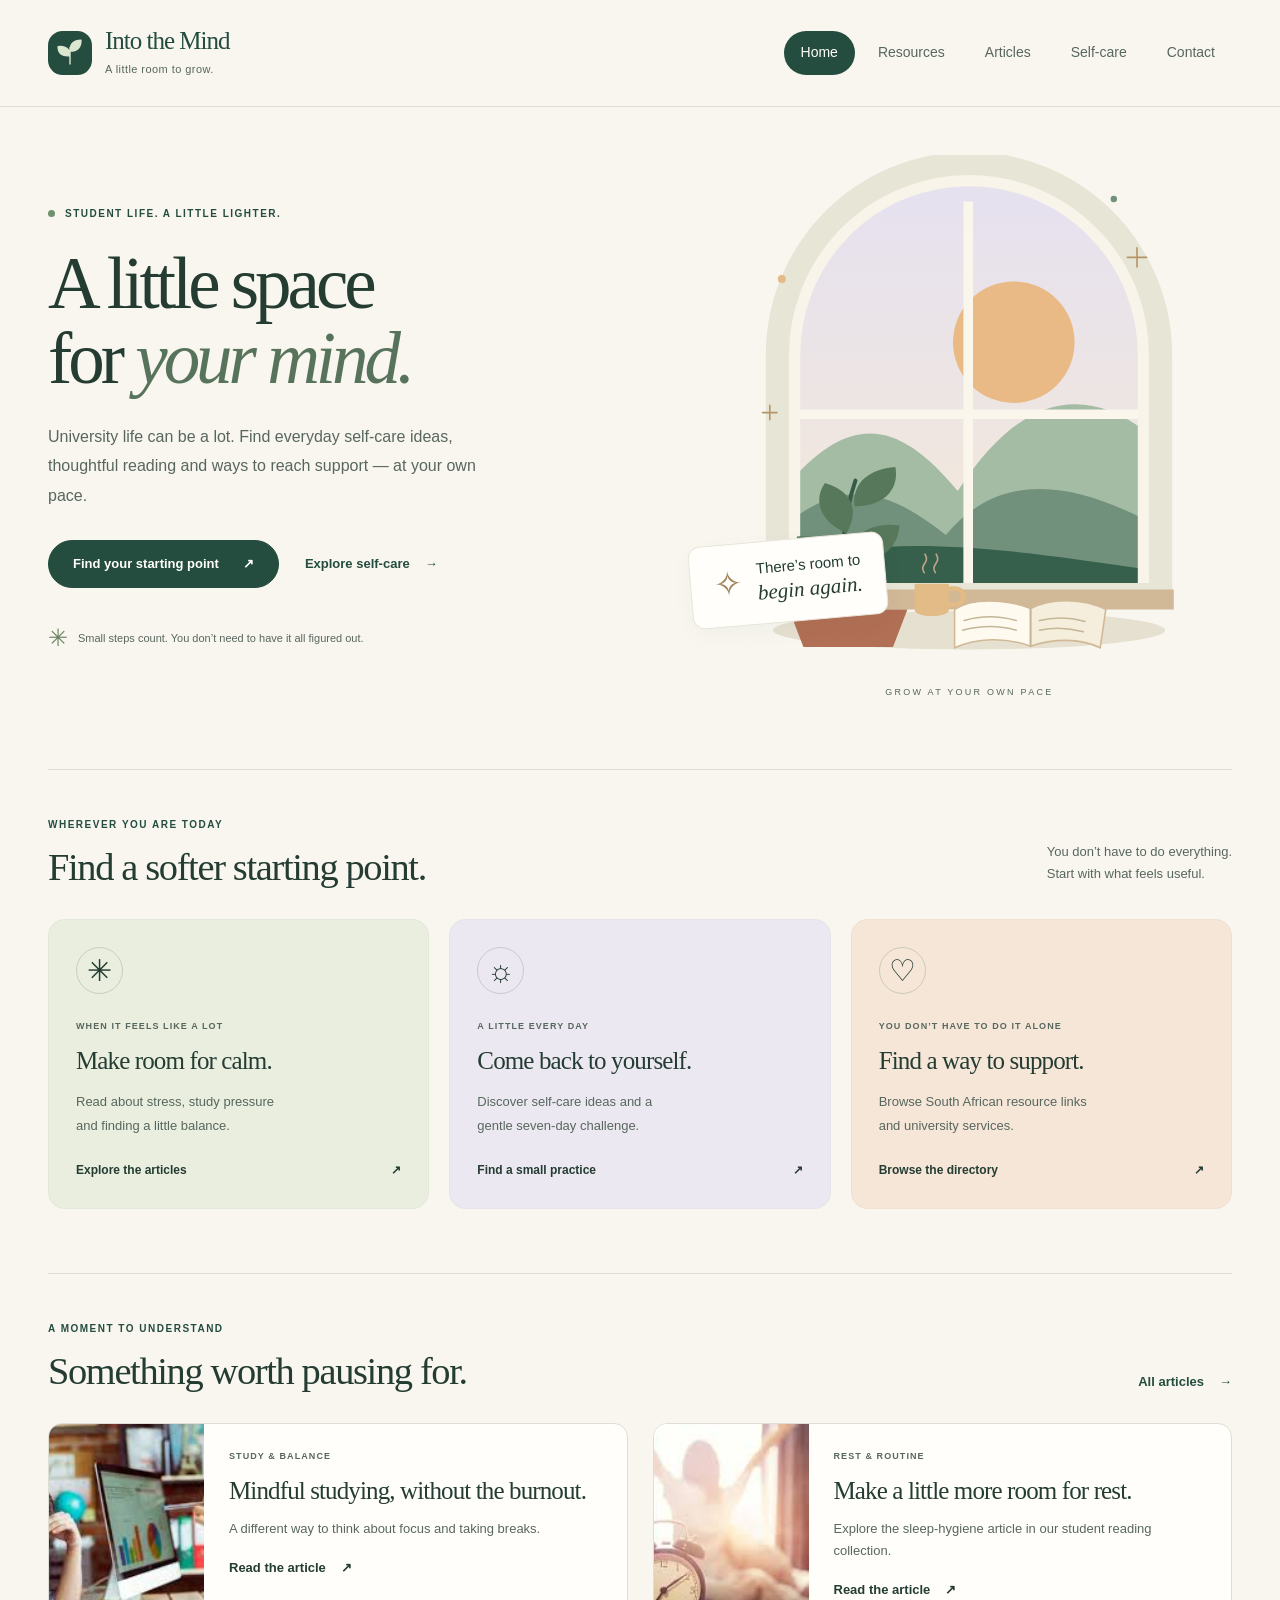
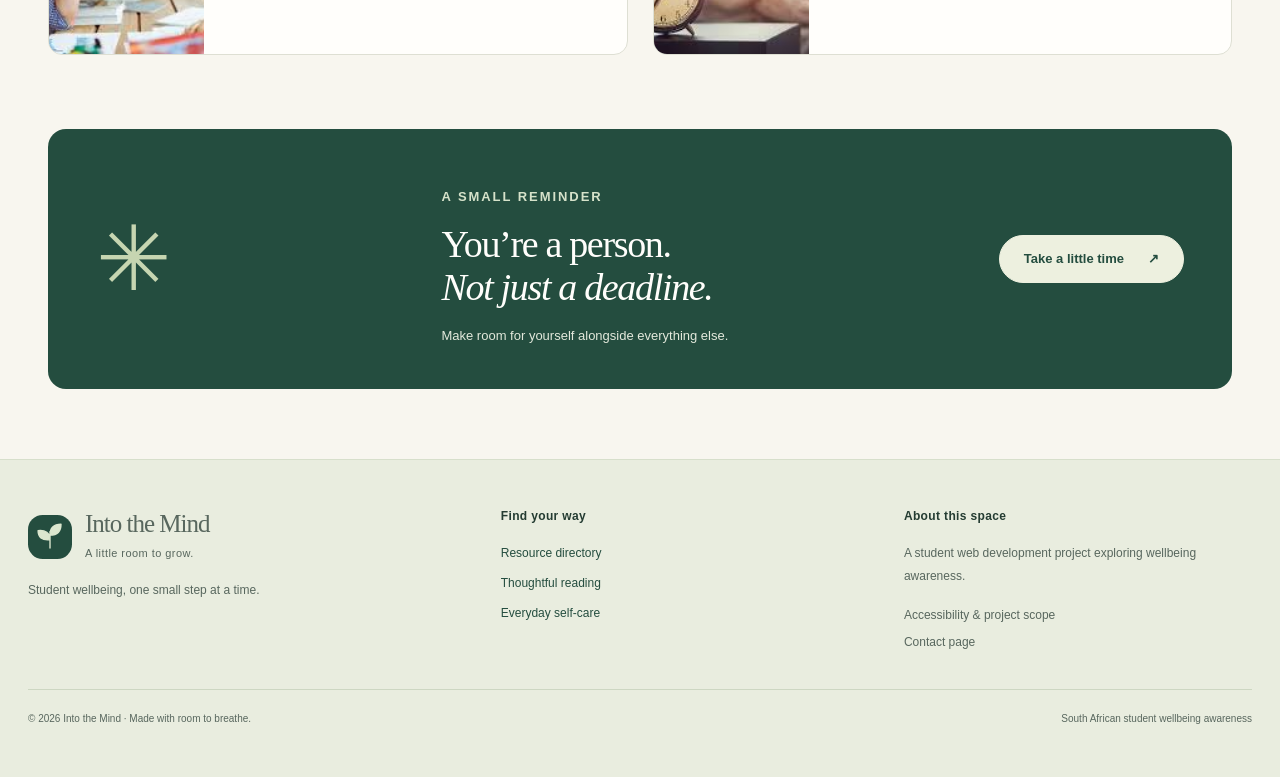
==== commit 49ebfa0f: "Redesign Into the Mind with a calm student wellbeing visual system" ====
--- a/index.html
+++ b/index.html
@@ -3,108 +3,70 @@
 <head>
     <meta charset="UTF-8">
     <meta name="viewport" content="width=device-width, initial-scale=1.0">
-    <meta name="description" content="Mental health resources for university students">
-    <title>Into the Mind - Mental Health Awareness</title>
+    <meta name="description" content="A calmer corner of student life. Explore student wellbeing reading, self-care ideas and South African support resources.">
+    <meta name="theme-color" content="#244d3f">
+    <title>Into the Mind | A little room to grow</title>
+    <link rel="icon" href="assets/brand-mark.svg" type="image/svg+xml">
     <link rel="stylesheet" href="styles.css">
 </head>
-<body>
+<body class="home-page">
     <a class="skip-link" href="#main-content">Skip to main content</a>
     <header class="main-header">
-        <div class="logo">
-            <h1>Into the Mind</h1>
-            <p>Mental Health Awareness for Students</p>
-        </div>
-        <nav aria-label="Main navigation">
-            <ul class="nav-menu">
-                <li><a href="index.html" aria-current="page">Home</a></li>
-                <li><a href="resources.html">Resources</a></li>
-                <li><a href="articles.html">Articles</a></li>
-                <li><a href="self-care.html">Self-Care</a></li>
-                <li><a href="contact.html">Contact</a></li>
-            </ul>
-        </nav>
+        <a class="brand" href="index.html" aria-label="Into the Mind home">
+            <img src="assets/brand-mark.svg" width="44" height="44" alt="">
+            <span><strong>Into the Mind</strong><small>A little room to grow.</small></span>
+        </a>
+        <nav aria-label="Main navigation"><ul class="nav-menu"><li><a href="index.html" aria-current="page">Home</a></li>
+<li><a href="resources.html">Resources</a></li>
+<li><a href="articles.html">Articles</a></li>
+<li><a href="self-care.html">Self-care</a></li>
+<li><a href="contact.html">Contact</a></li></ul></nav>
     </header>
-
-    <main id="main-content" class="grid-container">
-        <section class="hero" aria-labelledby="hero-heading">
-            <h1 id="hero-heading">Supporting Student Mental Health</h1>
-            <p>Navigating university life can be challenging. We're here to help you find balance and support.</p>
-            <a href="resources.html" class="cta-button">Explore Resources</a>
+    <main id="main-content" class="home-container">
+        <section class="home-hero" aria-labelledby="hero-heading">
+            <div class="hero-copy">
+                <p class="eyebrow"><span class="status-dot" aria-hidden="true"></span> STUDENT LIFE. A LITTLE LIGHTER.</p>
+                <h1 id="hero-heading">A little space<br>for <em>your mind.</em></h1>
+                <p class="hero-description">University life can be a lot. Find everyday self-care ideas, thoughtful reading and ways to reach support — at your own pace.</p>
+                <div class="hero-actions">
+                    <a href="resources.html" class="cta-button">Find your starting point <span aria-hidden="true">↗</span></a>
+                    <a href="self-care.html" class="text-link">Explore self-care <span aria-hidden="true">→</span></a>
+                </div>
+                <p class="hero-note"><span aria-hidden="true">✳</span> Small steps count. You don’t need to have it all figured out.</p>
+            </div>
+            <div class="hero-art">
+                <img class="quiet-illustration" src="assets/quiet-moment.svg" width="600" height="650" alt="A quiet moment by a window, with a plant, an open book and a warm drink.">
+                <div class="gentle-note"><span aria-hidden="true">✧</span><span>There’s room to<br><em>begin again.</em></span></div>
+                <p class="art-caption">GROW AT YOUR OWN PACE</p>
+            </div>
         </section>
 
-        <section class="quick-links" aria-labelledby="quick-links-heading">
-            <h2 id="quick-links-heading">Quick Access</h2>
-            <ul class="link-cards">
-                <li>
-                    <a href="articles.html#featured">
-                        <h3>Managing Stress</h3>
-                        <p>Tips for handling academic pressure</p>
-                    </a>
-                </li>
-                <li>
-                    <a href="articles.html#article1">
-                        <h3>Anxiety Relief</h3>
-                        <p>Techniques to calm your mind</p>
-                    </a>
-                </li>
-                <li>
-                    <a href="self-care.html">
-                        <h3>Self-Care Guide</h3>
-                        <p>Daily practices for mental wellness</p>
-                    </a>
-                </li>
+        <section class="starting-points" aria-labelledby="starting-heading">
+            <div class="section-intro"><div><p class="eyebrow">WHEREVER YOU ARE TODAY</p><h2 id="starting-heading">Find a softer starting point.</h2></div><p>You don’t have to do everything.<br>Start with what feels useful.</p></div>
+            <ul class="path-cards">
+                <li class="path-card sage-card"><a href="articles.html#featured"><span class="path-icon" aria-hidden="true">✳</span><span class="card-kicker">WHEN IT FEELS LIKE A LOT</span><h3>Make room for calm.</h3><p>Read about stress, study pressure and finding a little balance.</p><span class="card-link">Explore the articles <span aria-hidden="true">↗</span></span></a></li>
+                <li class="path-card lavender-card"><a href="self-care.html"><span class="path-icon" aria-hidden="true">☼</span><span class="card-kicker">A LITTLE EVERY DAY</span><h3>Come back to yourself.</h3><p>Discover self-care ideas and a gentle seven-day challenge.</p><span class="card-link">Find a small practice <span aria-hidden="true">↗</span></span></a></li>
+                <li class="path-card peach-card"><a href="resources.html"><span class="path-icon" aria-hidden="true">♡</span><span class="card-kicker">YOU DON’T HAVE TO DO IT ALONE</span><h3>Find a way to support.</h3><p>Browse South African resource links and university services.</p><span class="card-link">Browse the directory <span aria-hidden="true">↗</span></span></a></li>
             </ul>
         </section>
 
-        <section class="about" aria-labelledby="about-heading">
-            <h2 id="about-heading">About This Project</h2>
-            <p>"Into the Mind" is an initiative to provide accessible mental health resources for university students. We believe that mental health is just as important as physical health, and we aim to break the stigma surrounding mental health discussions in academic environments.</p>
-            <p>Our content is carefully curated to address common challenges faced by students, including stress, anxiety, depression, and maintaining healthy relationships.</p>
+        <section class="reading-section" aria-labelledby="reading-heading">
+            <div class="section-intro"><div><p class="eyebrow">A MOMENT TO UNDERSTAND</p><h2 id="reading-heading">Something worth pausing for.</h2></div><a class="text-link" href="articles.html">All articles <span aria-hidden="true">→</span></a></div>
+            <div class="home-article-grid">
+                <a class="reading-card" href="article-mindful-studying.html"><img src="mindful-studying.jpg" alt="A quiet study setting" loading="lazy"><div><span class="card-kicker">STUDY &amp; BALANCE</span><h3>Mindful studying, without the burnout.</h3><p>A different way to think about focus and taking breaks.</p><span class="text-link">Read the article <span aria-hidden="true">↗</span></span></div></a>
+                <a class="reading-card" href="article-sleep-hygiene.html"><img src="sleep-quality.jpg" alt="A restful evening setting" loading="lazy"><div><span class="card-kicker">REST &amp; ROUTINE</span><h3>Make a little more room for rest.</h3><p>Explore the sleep-hygiene article in our student reading collection.</p><span class="text-link">Read the article <span aria-hidden="true">↗</span></span></div></a>
+            </div>
         </section>
 
-        <aside class="newsletter" aria-labelledby="newsletter-heading">
-            <h2 id="newsletter-heading">Stay Updated</h2>
-            <form action="#" method="post" class="newsletter-form" aria-describedby="demo-form-note">
-                <p id="demo-form-note" class="demo-note">Form demonstration — submissions are unavailable.</p>
-                <label for="email">Email Address:</label>
-                <input type="email" id="email" name="email" required placeholder="your.email@example.com" disabled>
-                <button type="submit" disabled>Subscribe</button>
-            </form>
-            <p>Get monthly mental health tips and resources</p>
-        </aside>
+        <section class="gentle-banner" aria-labelledby="gentle-heading"><span class="banner-symbol" aria-hidden="true">✳</span><div><p class="eyebrow">A SMALL REMINDER</p><h2 id="gentle-heading">You’re a person.<br><em>Not just a deadline.</em></h2><p>Make room for yourself alongside everything else.</p></div><a href="self-care.html" class="cta-button light-button">Take a little time <span aria-hidden="true">↗</span></a></section>
     </main>
-
-     <footer class="main-footer">
+    <footer class="main-footer">
         <div class="footer-content">
-            <div class="footer-section">
-                <h3>Quick Links</h3>
-                <ul>
-                    <li><a href="index.html">Home</a></li>
-                    <li><a href="resources.html">Resources</a></li>
-                    <li><a href="articles.html">Articles</a></li>
-                </ul>
-            </div>
-            <div class="footer-section">
-                <h3>South African Emergency Contacts</h3>
-                <ul>
-                    <li>Suicide Crisis Line: 0800 567 567</li>
-                    <li>SADAG Mental Health Line: 011 234 4837</li>
-                    <li>Lifeline South Africa: 0861 322 322</li>
-                </ul>
-            </div>
-            <div class="footer-section">
-                <h3>Accessibility</h3>
-                <p>We're committed to making our content accessible to all South Africans.</p>
-                <a href="accessibility.html">Accessibility Statement</a>
-            </div>
+            <div class="footer-section footer-brand"><a class="brand" href="index.html"><img src="assets/brand-mark.svg" width="44" height="44" alt=""><span><strong>Into the Mind</strong><small>A little room to grow.</small></span></a><p>Student wellbeing, one small step at a time.</p></div>
+            <div class="footer-section"><h3>Find your way</h3><ul><li><a href="resources.html">Resource directory</a></li><li><a href="articles.html">Thoughtful reading</a></li><li><a href="self-care.html">Everyday self-care</a></li></ul></div>
+            <div class="footer-section"><h3>About this space</h3><p>A student web development project exploring wellbeing awareness.</p><a href="accessibility.html">Accessibility &amp; project scope</a><br><a href="contact.html">Contact page</a></div>
         </div>
-        <div class="copyright">
-            <p>&copy; 2025 Into the Mind. All rights reserved.<br>
-            Mental Health Resources for South African Students</p> 
-
-
-        </div>
+        <div class="copyright"><p>© 2026 Into the Mind · Made with room to breathe.</p><p>South African student wellbeing awareness</p></div>
     </footer>
 </body>
-
 </html>
--- a/styles.css
+++ b/styles.css
@@ -1,1595 +1,246 @@
-/* Base Styles */
+/* Into the Mind: a calm, readable student-wellbeing design system. */
 :root {
-    --primary-color: #4a6fa5;
-    --secondary-color: #166088;
-    --accent-color: #4fc3f7;
-    --light-color: #f8f9fa;
-    --dark-color: #343a40;
-    --success-color: #28a745;
-    --warning-color: #ffc107;
-    --danger-color: #dc3545;
-    --font-main: 'Segoe UI', Tahoma, Geneva, Verdana, sans-serif;
-}
-
-* {
-    margin: 0;
-    padding: 0;
-    box-sizing: border-box;
-}
-
-body {
-    font-family: var(--font-main);
-    line-height: 1.6;
-    color: var(--dark-color);
-    background-color: var(--light-color);
-}
-
-/* Accessibility: Skip to Content Link */
-.skip-link {
-    position: absolute;
-    top: -40px;
-    left: 0;
-    background: var(--primary-color);
-    color: white;
-    padding: 8px;
-    z-index: 100;
-    transition: top 0.3s;
-}
-
-.skip-link:focus {
-    top: 0;
-}
-
-/* Header Styles */
-.main-header {
-    background-color: var(--primary-color);
-    color: white;
-    padding: 1rem;
-    display: grid;
-    grid-template-columns: 1fr 2fr;
-    align-items: center;
-    gap: 1rem;
-}
-
-.logo h1 {
-    font-size: 1.8rem;
-    margin-bottom: 0.2rem;
-}
-
-.logo p {
-    font-size: 0.9rem;
-    opacity: 0.9;
-}
-
-/* Navigation Styles */
-.nav-menu {
-    display: flex;
-    justify-content: flex-end;
-    list-style: none;
-}
-
-.nav-menu li {
-    margin-left: 1.5rem;
-}
-
-.nav-menu a {
-    color: white;
-    text-decoration: none;
-    padding: 0.5rem 1rem;
-    border-radius: 4px;
-    transition: background-color 0.3s, transform 0.2s;
-    position: relative;
-}
-
-.nav-menu a:hover,
-.nav-menu a:focus {
-    background-color: var(--secondary-color);
-    transform: translateY(-2px);
-}
-
-.nav-menu a[aria-current="page"] {
-    background-color: var(--accent-color);
-    font-weight: bold;
-}
-
-/* Main Content Grid */
-.grid-container {
-    display: grid;
-    grid-template-columns: repeat(3, 1fr);
-    gap: 2rem;
-    padding: 2rem;
-    max-width: 1200px;
-    margin: 0 auto;
-}
-
-.hero {
-    grid-column: 1 / -1;
-    background-color: var(--secondary-color);
-    color: white;
-    padding: 3rem 2rem;
-    border-radius: 8px;
-    text-align: center;
-    background-image: linear-gradient(rgba(0, 0, 0, 0.5), rgba(0, 0, 0, 0.5)), url('mental-health-hero.jpg');
-    background-size: cover;
-    background-position: center;
-}
-
-.hero h1 {
-    font-size: 2.5rem;
-    margin-bottom: 1rem;
-}
-
-.hero p {
-    font-size: 1.2rem;
-    margin-bottom: 2rem;
-    max-width: 800px;
-    margin-left: auto;
-    margin-right: auto;
-}
-
-.cta-button {
-    display: inline-block;
-    background-color: var(--accent-color);
-    color: var(--dark-color);
-    padding: 0.8rem 1.5rem;
-    border-radius: 4px;
-    text-decoration: none;
-    font-weight: bold;
-    transition: background-color 0.3s, transform 0.2s;
-}
-
-.cta-button:hover,
-.cta-button:focus {
-    background-color: white;
-    transform: scale(1.05);
-}
-
-/* Quick Links Section */
-.quick-links {
-    grid-column: 1 / -1;
-}
-
-.link-cards {
-    display: grid;
-    grid-template-columns: repeat(auto-fit, minmax(300px, 1fr));
-    gap: 1.5rem;
-    list-style: none;
-}
-
-.link-cards li {
-    background-color: white;
-    border-radius: 8px;
-    box-shadow: 0 4px 6px rgba(0, 0, 0, 0.1);
-    transition: transform 0.3s, box-shadow 0.3s;
-}
-
-.link-cards li:hover {
-    transform: translateY(-5px);
-    box-shadow: 0 6px 12px rgba(0, 0, 0, 0.15);
-}
-
-.link-cards a {
-    display: block;
-    padding: 1.5rem;
-    color: var(--dark-color);
-    text-decoration: none;
-}
-
-.link-cards h3 {
-    color: var(--primary-color);
-    margin-bottom: 0.5rem;
-}
-
-/* About Section */
-.about {
-    grid-column: 1 / 3;
-    background-color: white;
-    padding: 2rem;
-    border-radius: 8px;
-    box-shadow: 0 4px 6px rgba(0, 0, 0, 0.1);
-}
-
-/* Newsletter Form */
-.newsletter {
-    grid-column: 3 / 4;
-    background-color: var(--accent-color);
-    padding: 2rem;
-    border-radius: 8px;
-}
-
-.newsletter-form {
-    display: grid;
-    gap: 1rem;
-}
-
-.newsletter-form label {
-    font-weight: bold;
-}
-
-.newsletter-form input {
-    padding: 0.8rem;
-    border: none;
-    border-radius: 4px;
-    width: 100%;
-}
-
-.newsletter-form button {
-    background-color: var(--primary-color);
-    color: white;
-    border: none;
-    padding: 0.8rem;
-    border-radius: 4px;
-    cursor: pointer;
-    transition: background-color 0.3s;
-}
-
-.newsletter-form button:hover {
-    background-color: var(--secondary-color);
-}
-
-/* Footer Styles */
-.main-footer {
-    background-color: var(--dark-color);
-    color: white;
-    padding: 2rem 1rem;
-    margin-top: 2rem;
-}
-
-.footer-content {
-    display: grid;
-    grid-template-columns: repeat(auto-fit, minmax(250px, 1fr));
-    gap: 2rem;
-    max-width: 1200px;
-    margin: 0 auto;
-}
-
-.footer-section h3 {
-    margin-bottom: 1rem;
-    color: var(--accent-color);
-}
-
-.footer-section ul {
-    list-style: none;
-}
-
-.footer-section li {
-    margin-bottom: 0.5rem;
-}
-
-.footer-section a {
-    color: white;
-    text-decoration: none;
-    transition: color 0.3s;
-}
-
-.footer-section a:hover {
-    color: var(--accent-color);
-}
-
-.copyright {
-    text-align: center;
-    margin-top: 2rem;
-    padding-top: 1rem;
-    border-top: 1px solid rgba(255, 255, 255, 0.1);
-}
-
-/* Accessibility Features */
-@media (prefers-reduced-motion: reduce) {
-    * {
-        animation-duration: 0.01ms !important;
-        animation-iteration-count: 1 !important;
-        transition-duration: 0.01ms !important;
-        scroll-behavior: auto !important;
-    }
-}
-
-:focus {
-    outline: 3px solid var(--accent-color);
-    outline-offset: 3px;
-}
-
-/* Responsive Design */
-@media (max-width: 768px) {
-    .main-header {
-        grid-template-columns: 1fr;
-        text-align: center;
-    }
-    
-    .nav-menu {
-        justify-content: center;
-        margin-top: 1rem;
-    }
-    
-    .grid-container {
-        grid-template-columns: 1fr;
-        padding: 1rem;
-    }
-    
-    .about, .newsletter {
-        grid-column: 1 / -1;
-    }
-}
-
-/* Contact Page Specific Styles */
-.page-header {
-    grid-column: 1 / -1;
-    text-align: center;
-    margin-bottom: 2rem;
-}
-
-.page-header h1 {
-    color: var(--primary-color);
-    font-size: 2.2rem;
-    margin-bottom: 1rem;
-}
-
-.contact-form-section {
-    grid-column: 1 / 3;
-    background-color: white;
-    padding: 2rem;
-    border-radius: 8px;
-    box-shadow: 0 4px 6px rgba(0, 0, 0, 0.1);
-}
-
-.contact-form {
-    display: grid;
-    gap: 1.5rem;
-}
-
-.form-group {
-    display: grid;
-    gap: 0.5rem;
-}
-
-.form-group label {
-    font-weight: bold;
-}
-
-.form-group input,
-.form-group select,
-.form-group textarea {
-    padding: 0.8rem;
-    border: 1px solid #ddd;
-    border-radius: 4px;
-    font-family: var(--font-main);
-    width: 100%;
-}
-
-.form-group textarea {
-    resize: vertical;
-    min-height: 150px;
-}
-
-.required {
-    color: var(--danger-color);
-}
-
-.checkbox-group {
-    display: flex;
-    align-items: center;
-    gap: 0.5rem;
-}
-
-.checkbox-group input {
-    width: auto;
-}
-
-.submit-button {
-    background-color: var(--primary-color);
-    color: white;
-    border: none;
-    padding: 1rem;
-    border-radius: 4px;
-    font-size: 1rem;
-    font-weight: bold;
-    cursor: pointer;
-    transition: background-color 0.3s;
-}
-
-.submit-button:hover {
-    background-color: var(--secondary-color);
-}
-
-.contact-info {
-    grid-column: 3 / 4;
-}
-
-.contact-methods {
-    display: grid;
-    gap: 1.5rem;
-}
-
-.contact-card {
-    background-color: white;
-    padding: 1.5rem;
-    border-radius: 8px;
-    box-shadow: 0 4px 6px rgba(0, 0, 0, 0.1);
-}
-
-.contact-card h3 {
-    color: var(--primary-color);
-    margin-bottom: 0.8rem;
-}
-
-.contact-card ul {
-    margin-top: 0.8rem;
-    padding-left: 1.2rem;
-}
-
-.contact-card li {
-    margin-bottom: 0.5rem;
-}
-
-.faq-preview {
-    grid-column: 1 / -1;
-    margin-top: 2rem;
-}
-
-.faq-preview h2 {
-    color: var(--primary-color);
-    margin-bottom: 1.5rem;
-    text-align: center;
-}
-
-/* CSS-Only Accordion Styles */
-.accordion-checkbox {
-    position: absolute;
-    opacity: 0;
-    height: 0;
-    width: 0;
-}
-
-.accordion-item {
-    margin-bottom: 1rem;
-    border: 1px solid #ddd;
-    border-radius: 4px;
-    overflow: hidden;
-}
-
-.accordion-button {
-    display: block;
-    padding: 1rem;
-    background-color: var(--light-color);
-    color: var(--dark-color);
-    font-weight: bold;
-    cursor: pointer;
-    position: relative;
-    padding-right: 2.5rem;
-}
-
-.accordion-button:hover {
-    background-color: #e9ecef;
-}
-
-.accordion-icon {
-    position: absolute;
-    right: 1rem;
-    top: 50%;
-    transform: translateY(-50%);
-    font-size: 1.2rem;
-    transition: transform 0.3s;
-}
-
-.accordion-content {
-    max-height: 0;
-    overflow: hidden;
-    transition: max-height 0.3s ease-out;
-    background-color: white;
-}
-
-.accordion-checkbox:checked ~ .accordion-content {
-    max-height: 500px;
-    padding: 0 1rem 1rem;
-}
-
-.accordion-checkbox:checked + .accordion-button .accordion-icon {
-    transform: translateY(-50%) rotate(45deg);
-}
-
-.accordion-checkbox:focus + .accordion-button {
-    outline: 2px solid var(--accent-color);
-    outline-offset: 2px;
-}
-
-.more-faq-link {
-    text-align: center;
-    margin-top: 2rem;
-}
-
-/* Responsive Design for Contact Page */
-@media (max-width: 768px) {
-    .contact-form-section,
-    .contact-info {
-        grid-column: 1 / -1;
-    }
-    
-    .contact-info {
-        margin-top: 2rem;
-    }
-}
-/* Resources Page Specific Styles */
-.page-header {
-    grid-column: 1 / -1;
-    text-align: center;
-    margin-bottom: 2rem;
-}
-
-.page-header h1 {
-    color: var(--primary-color);
-    font-size: 2.2rem;
-    margin-bottom: 1rem;
-}
-
-.resource-categories {
-    grid-column: 1 / -1;
-    display: grid;
-    grid-template-columns: repeat(auto-fit, minmax(250px, 1fr));
-    gap: 1.5rem;
-    margin-bottom: 3rem;
-}
-
-.category-card {
-    min-height: 200px;
-    border-radius: 8px;
-    display: flex;
-    align-items: flex-end;
-    background-size: cover;
-    background-position: center;
-    position: relative;
-    overflow: hidden;
-}
-
-.category-card::before {
-    content: '';
-    position: absolute;
-    top: 0;
-    left: 0;
-    right: 0;
-    bottom: 0;
-    background: linear-gradient(to top, rgba(0,0,0,0.7) 0%, rgba(0,0,0,0.3) 100%);
-}
-
-.category-content {
-    position: relative;
-    z-index: 1;
-    padding: 1.5rem;
-    color: white;
-    width: 100%;
-}
-
-.category-card h3 {
-    font-size: 1.4rem;
-    margin-bottom: 0.5rem;
-}
-
-.category-link {
-    display: inline-block;
-    margin-top: 1rem;
-    color: white;
-    font-weight: bold;
-    text-decoration: none;
-    border-bottom: 2px solid var(--accent-color);
-    padding-bottom: 0.2rem;
-    transition: border-color 0.3s;
-}
-
-.category-link:hover {
-    border-bottom-color: white;
-}
-
-/* Category card backgrounds */
-.emergency {
-    background-image: url('emergency-bg.jpg');
-}
-
-.university {
-    background-image: url('university-bg.jpg');
-}
-
-.apps {
-    background-image: url('apps-bg.jpg');
-}
-
-.reading {
-    background-image: url('reading-bg.jpg');
-}
-
-.resource-section {
-    grid-column: 1 / -1;
-    margin-bottom: 3rem;
-}
-
-.resource-section h2 {
-    color: var(--primary-color);
-    font-size: 1.8rem;
-    margin-bottom: 1.5rem;
-    padding-bottom: 0.5rem;
-    border-bottom: 2px solid var(--accent-color);
-}
-
-.resource-grid {
-    display: grid;
-    grid-template-columns: repeat(auto-fit, minmax(250px, 1fr));
-    gap: 1.5rem;
-}
-
-.resource-card {
-    background-color: white;
-    padding: 1.5rem;
-    border-radius: 8px;
-    box-shadow: 0 4px 6px rgba(0, 0, 0, 0.1);
-    transition: transform 0.3s, box-shadow 0.3s;
-}
-
-.resource-card:hover {
-    transform: translateY(-5px);
-    box-shadow: 0 6px 12px rgba(0, 0, 0, 0.15);
-}
-
-.resource-card h3 {
-    color: var(--primary-color);
-    margin-bottom: 0.8rem;
-}
-
-.resource-card p {
-    margin-bottom: 0.8rem;
-}
-
-.resource-link {
-    display: inline-block;
-    margin-top: 1rem;
-    color: var(--secondary-color);
-    font-weight: bold;
-    text-decoration: none;
-    border-bottom: 2px solid var(--accent-color);
-    padding-bottom: 0.2rem;
-}
-
-.resource-link:hover {
-    color: var(--primary-color);
-}
-
-.resource-newsletter {
-    grid-column: 1 / -1;
-    background-color: var(--accent-color);
-    padding: 2rem;
-    border-radius: 8px;
-    text-align: center;
-}
-
-.resource-newsletter h2 {
-    color: var(--dark-color);
-    margin-bottom: 1rem;
-}
-
-.newsletter-form {
-    display: grid;
-    gap: 1rem;
-    max-width: 500px;
-    margin: 0 auto;
-}
-
-.newsletter-form label {
-    font-weight: bold;
-    text-align: left;
-}
-
-.newsletter-form input {
-    padding: 0.8rem;
-    border: none;
-    border-radius: 4px;
-    width: 100%;
-}
-
-/* Accessibility */
-.visually-hidden {
-    position: absolute;
-    width: 1px;
-    height: 1px;
-    padding: 0;
-    margin: -1px;
-    overflow: hidden;
-    clip: rect(0, 0, 0, 0);
-    white-space: nowrap;
-    border: 0;
-}
-
-/* Responsive Design */
-@media (max-width: 768px) {
-    .resource-categories {
-        grid-template-columns: 1fr;
-    }
-    
-    .resource-grid {
-        grid-template-columns: 1fr;
-    }
-}
-
-/* Articles Page Specific Styles */
-.page-header {
-    grid-column: 1 / -1;
-    text-align: center;
-    margin-bottom: 2rem;
-}
-
-.page-header h1 {
-    color: var(--primary-color);
-    font-size: 2.2rem;
-    margin-bottom: 1rem;
-}
-
-.article-categories {
-    grid-column: 1 / -1;
-    margin-bottom: 2rem;
-}
-
-.category-filters {
-    display: flex;
-    flex-wrap: wrap;
-    gap: 0.5rem;
-    justify-content: center;
-}
-
-.filter-button {
-    padding: 0.5rem 1rem;
-    background-color: var(--light-color);
-    border: 1px solid var(--primary-color);
-    border-radius: 20px;
-    color: var(--dark-color);
-    text-decoration: none;
-    transition: all 0.3s;
-}
-
-.filter-button:hover {
-    background-color: #e9ecef;
-}
-
-.filter-button.active {
-    background-color: var(--primary-color);
-    color: white;
-}
-
-/* CSS-only filtering using :target */
-.articles-container:target ~ .articles-container,
-.articles-container:target ~ .articles-container ~ .articles-container {
-    display: none;
-}
-
-#stress:target ~ .articles-container [data-category~="stress"],
-#anxiety:target ~ .articles-container [data-category~="anxiety"],
-#depression:target ~ .articles-container [data-category~="depression"],
-#mindfulness:target ~ .articles-container [data-category~="mindfulness"],
-#sleep:target ~ .articles-container [data-category~="sleep"] {
-    display: block;
-}
-
-#all:target ~ .articles-container .article-card {
-    display: block;
-}
-
-/* Featured article stays visible */
-#featured {
-    display: block !important;
-}
-
-.featured-article {
-    grid-column: 1 / -1;
-    margin-bottom: 3rem;
-}
-
-.article-card {
-    background-color: white;
-    border-radius: 8px;
-    overflow: hidden;
-    box-shadow: 0 4px 6px rgba(0, 0, 0, 0.1);
-    transition: transform 0.3s, box-shadow 0.3s;
-    margin-bottom: 2rem;
-}
-
-.article-card:hover {
-    transform: translateY(-5px);
-    box-shadow: 0 6px 12px rgba(0, 0, 0, 0.15);
-}
-
-.article-card.large {
-    display: grid;
-    grid-template-columns: 1fr 1fr;
-}
-
-.article-image img {
-    width: 100%;
-    height: 100%;
-    object-fit: cover;
-    display: block;
-}
-
-.article-content {
-    padding: 1.5rem;
-}
-
-.article-card.large .article-content {
-    display: flex;
-    flex-direction: column;
-    justify-content: center;
-}
-
-.article-meta {
-    display: flex;
-    justify-content: space-between;
-    margin-bottom: 1rem;
-    font-size: 0.9rem;
-    color: #666;
-}
-
-.article-category {
-    color: var(--primary-color);
-    font-weight: bold;
-}
-
-.article-card h3 {
-    margin-bottom: 1rem;
-    font-size: 1.3rem;
-}
-
-.article-card h3 a {
-    color: var(--dark-color);
-    text-decoration: none;
-}
-
-.article-card h3 a:hover {
-    color: var(--primary-color);
-}
-
-.article-excerpt {
-    margin-bottom: 1.5rem;
-    color: #555;
-}
-
-.read-more {
-    display: inline-block;
-    color: var(--secondary-color);
-    font-weight: bold;
-    text-decoration: none;
-    border-bottom: 2px solid var(--accent-color);
-    padding-bottom: 0.2rem;
-}
-
-.read-more:hover {
-    color: var(--primary-color);
-}
-
-.article-grid {
-    grid-column: 1 / -1;
-    margin-bottom: 3rem;
-}
-
-.article-grid h2 {
-    color: var(--primary-color);
-    font-size: 1.8rem;
-    margin-bottom: 1.5rem;
-    padding-bottom: 0.5rem;
-    border-bottom: 2px solid var(--accent-color);
-}
-
-.articles-container {
-    display: grid;
-    grid-template-columns: repeat(auto-fit, minmax(300px, 1fr));
-    gap: 2rem;
-}
-
-.newsletter-signup {
-    grid-column: 1 / -1;
-    background-color: var(--accent-color);
-    padding: 2rem;
-    border-radius: 8px;
-    text-align: center;
-}
-
-.newsletter-signup h2 {
-    color: var(--dark-color);
-    margin-bottom: 1rem;
-}
-
-.newsletter-form {
-    display: grid;
-    gap: 1rem;
-    max-width: 500px;
-    margin: 0 auto;
-}
-
-.newsletter-form label {
-    font-weight: bold;
-    text-align: left;
-}
-
-.newsletter-form input {
-    padding: 0.8rem;
-    border: none;
-    border-radius: 4px;
-    width: 100%;
-}
-
-/* Responsive Design */
-@media (max-width: 768px) {
-    .article-card.large {
-        grid-template-columns: 1fr;
-    }
-    
-    .articles-container {
-        grid-template-columns: 1fr;
-    }
-    
-    .category-filters {
-        justify-content: flex-start;
-    }
-}
-
-/* Article Page Specific Styles */
-.article-container {
-    max-width: 900px;
-    margin: 2rem auto;
-    padding: 0 1rem;
-}
-
-.article-header {
-    margin-bottom: 2rem;
-    text-align: center;
-}
-
-.article-header h1 {
-    font-size: 2.2rem;
-    color: var(--primary-color);
-    margin-bottom: 1rem;
-}
-
-.article-meta {
-    display: flex;
-    justify-content: center;
-    gap: 1rem;
-    margin-bottom: 1rem;
-    color: #666;
-}
-
-.article-category {
-    color: var(--primary-color);
-    font-weight: bold;
-}
-
-.article-image img {
-    width: 100%;
-    max-height: 400px;
-    object-fit: cover;
-    border-radius: 8px;
-}
-
-.article-body {
-    line-height: 1.8;
-}
-
-.article-body p {
-    margin-bottom: 1.5rem;
-}
-
-.lead {
-    font-size: 1.2rem;
-    font-weight: 500;
-    margin-bottom: 2rem !important;
-}
-
-.article-body h2 {
-    color: var(--primary-color);
-    margin: 2rem 0 1rem;
-    font-size: 1.6rem;
-}
-
-.article-body ul, .article-body ol {
-    margin-bottom: 1.5rem;
-    padding-left: 1.5rem;
-}
-
-.article-body li {
-    margin-bottom: 0.5rem;
-}
-
-table {
-    width: 100%;
-    border-collapse: collapse;
-    margin: 1.5rem 0;
-}
-
-th, td {
-    padding: 0.75rem;
-    text-align: left;
-    border-bottom: 1px solid #ddd;
-}
-
-th {
-    background-color: var(--light-color);
-}
-
-figure {
-    margin: 1.5rem 0;
-    text-align: center;
-}
-
-figcaption {
-    font-size: 0.9rem;
-    color: #666;
-    margin-top: 0.5rem;
-}
-
-.technique-steps {
-    display: grid;
-    grid-template-columns: repeat(auto-fit, minmax(200px, 1fr));
-    gap: 1rem;
-    margin: 1.5rem 0;
-}
-
-.step {
-    background-color: var(--light-color);
-    padding: 1rem;
-    border-radius: 8px;
-    text-align: center;
-}
-
-.step h3 {
-    color: var(--primary-color);
-    margin-bottom: 0.5rem;
-}
-
-.key-takeaways {
-    background-color: var(--light-color);
-    padding: 1.5rem;
-    border-radius: 8px;
-    margin: 2rem 0;
-}
-
-.article-footer {
-    margin-top: 3rem;
-    border-top: 1px solid #ddd;
-    padding-top: 2rem;
-}
-
-.related-articles {
-    margin-bottom: 1.5rem;
-}
-
-.related-articles h3 {
-    color: var(--primary-color);
-    margin-bottom: 1rem;
-}
-
-.article-actions {
-    display: flex;
-    gap: 1rem;
-    margin-top: 1.5rem;
-}
-
-.print-button, .contact-button {
-    padding: 0.75rem 1.5rem;
-    border-radius: 4px;
-    font-weight: bold;
-    cursor: pointer;
-}
-
-.print-button {
-    background-color: white;
-    border: 2px solid var(--primary-color);
-    color: var(--primary-color);
-}
-
-.contact-button {
-    background-color: var(--primary-color);
-    color: white;
-    border: none;
-    text-decoration: none;
-}
-
-@media (max-width: 768px) {
-    .article-header h1 {
-        font-size: 1.8rem;
-    }
-    
-    .technique-steps {
-        grid-template-columns: 1fr;
-    }
-    
-    .article-actions {
-        flex-direction: column;
-    }
-}
-
-/* Additional Article Styles */
-.technique-grid {
-    display: grid;
-    grid-template-columns: repeat(auto-fit, minmax(250px, 1fr));
-    gap: 1rem;
-    margin: 1.5rem 0;
-}
-
-.technique-card {
-    background-color: var(--light-color);
-    padding: 1rem;
-    border-radius: 8px;
-}
-
-.matrix {
-    display: grid;
-    grid-template-columns: 1fr 1fr;
-    gap: 0.5rem;
-    margin: 1.5rem 0;
-}
-
-.quadrant {
-    padding: 1rem;
-    border-radius: 8px;
-    min-height: 100px;
-}
-
-.urgent-important {
-    background-color: #ffdddd;
-    border: 2px solid #ff9999;
-}
-
-.not-urgent-important {
-    background-color: #ddffdd;
-    border: 2px solid #99ff99;
-}
-
-.urgent-not-important {
-    background-color: #ffffdd;
-    border: 2px solid #ffff99;
-}
-
-.not-urgent-not-important {
-    background-color: #dddddd;
-    border: 2px solid #999999;
-}
-
-.therapy-types {
-    display: grid;
-    grid-template-columns: repeat(auto-fit, minmax(300px, 1fr));
-    gap: 1rem;
-    margin: 1.5rem 0;
-}
-
-.therapy-card {
-    background-color: var(--light-color);
-    padding: 1.5rem;
-    border-radius: 8px;
-    border-left: 4px solid var(--primary-color);
-}
-
-.sleep-calculator {
-    background-color: var(--light-color);
-    padding: 1.5rem;
-    border-radius: 8px;
-    margin: 1.5rem 0;
-}
-
-@media (max-width: 768px) {
-    .matrix {
-        grid-template-columns: 1fr;
-    }
-}
-
-/* Anxiety Article Specific Styles */
-.relaxation-sequence {
-    display: grid;
-    grid-template-columns: repeat(auto-fit, minmax(200px, 1fr));
-    gap: 1rem;
-    margin: 1.5rem 0;
-}
-
-.step {
-    background-color: var(--light-color);
-    padding: 1rem;
-    border-radius: 8px;
-    text-align: center;
-}
-
-.step h3 {
-    color: var(--primary-color);
-    margin-bottom: 0.5rem;
-}
-
-@media (max-width: 600px) {
-    .relaxation-sequence {
-        grid-template-columns: 1fr;
-    }
-}
-
-/* Self-Care Page Specific Styles */
-.page-header {
-    grid-column: 1 / -1;
-    text-align: center;
-    margin-bottom: 2rem;
-}
-
-.page-header h1 {
-    color: var(--primary-color);
-    font-size: 2.2rem;
-    margin-bottom: 1rem;
-}
-
-.self-care-intro {
-    grid-column: 1 / -1;
-    max-width: 800px;
-    margin: 0 auto 3rem;
-    text-align: center;
-    font-size: 1.1rem;
-    line-height: 1.7;
-}
-
-/* Accordion Styles */
-.self-care-accordion {
-    grid-column: 1 / -1;
-    margin-bottom: 3rem;
-}
-
-.accordion {
-    max-width: 900px;
-    margin: 0 auto;
-}
-
-.accordion-item {
-    margin-bottom: 1rem;
-    border: 1px solid #ddd;
-    border-radius: 8px;
-    overflow: hidden;
-}
-
-.accordion-checkbox {
-    position: absolute;
-    opacity: 0;
-    height: 0;
-    width: 0;
-}
-
-.accordion-button {
-    display: block;
-    padding: 1.5rem;
-    background-color: var(--light-color);
-    color: var(--dark-color);
-    font-weight: bold;
-    cursor: pointer;
-    position: relative;
-    padding-right: 3rem;
-    transition: background-color 0.3s;
-}
-
-.accordion-button:hover {
-    background-color: #e9ecef;
-}
-
-.accordion-icon {
-    position: absolute;
-    right: 1.5rem;
-    top: 50%;
-    transform: translateY(-50%);
-    font-size: 1.2rem;
-    transition: transform 0.3s;
-}
-
-.accordion-content {
-    max-height: 0;
-    overflow: hidden;
-    transition: max-height 0.3s ease-out;
-    background-color: white;
-}
-
-.accordion-checkbox:checked ~ .accordion-content {
-    max-height: 500px;
-    padding: 0 1.5rem 1.5rem;
-}
-
-.accordion-checkbox:checked + .accordion-button .accordion-icon {
-    transform: translateY(-50%) rotate(45deg);
-}
-
-.accordion-checkbox:focus + .accordion-button {
-    outline: 2px solid var(--accent-color);
-    outline-offset: 2px;
-}
-
-.accordion-content h3 {
-    color: var(--primary-color);
-    margin: 1.5rem 0 1rem;
-    font-size: 1.3rem;
-}
-
-.tip-box {
-    background-color: #f8f9fa;
-    border-left: 4px solid var(--accent-color);
-    padding: 1rem;
-    margin-top: 1.5rem;
-    border-radius: 0 4px 4px 0;
-}
-
-/* Tools Grid */
-.self-care-tools {
-    grid-column: 1 / -1;
-    margin-bottom: 3rem;
-}
-
-.tools-grid {
-    display: grid;
-    grid-template-columns: repeat(auto-fit, minmax(300px, 1fr));
-    gap: 2rem;
-    max-width: 1000px;
-    margin: 0 auto;
-}
-
-.tool-card {
-    background-color: white;
-    padding: 2rem;
-    border-radius: 8px;
-    box-shadow: 0 4px 6px rgba(0, 0, 0, 0.1);
-    text-align: center;
-    transition: transform 0.3s;
-}
-
-.tool-card:hover {
-    transform: translateY(-5px);
-}
-
-.tool-icon {
-    font-size: 2.5rem;
-    margin-bottom: 1rem;
-}
-
-.tool-card h3 {
-    color: var(--primary-color);
-    margin-bottom: 1rem;
-}
-
-.tool-link {
-    display: inline-block;
-    margin-top: 1.5rem;
-    color: var(--secondary-color);
-    font-weight: bold;
-    text-decoration: none;
-    border-bottom: 2px solid var(--accent-color);
-    padding-bottom: 0.2rem;
-}
-
-.tool-link:hover {
-    color: var(--primary-color);
-}
-
-/* Challenge Grid */
-.self-care-challenge {
-    grid-column: 1 / -1;
-    margin-bottom: 3rem;
-}
-
-.challenge-grid {
-    display: grid;
-    grid-template-columns: repeat(auto-fit, minmax(150px, 1fr));
-    gap: 1rem;
-    max-width: 900px;
-    margin: 0 auto;
-}
-
-.day-card {
-    background-color: white;
-    padding: 1.5rem;
-    border-radius: 8px;
-    box-shadow: 0 4px 6px rgba(0, 0, 0, 0.1);
-    text-align: center;
-}
-
-.day-card h3 {
-    color: var(--primary-color);
-    margin-bottom: 0.5rem;
-}
-
-/* Newsletter */
-.self-care-newsletter {
-    grid-column: 1 / -1;
-    background-color: var(--accent-color);
-    padding: 2rem;
-    border-radius: 8px;
-    text-align: center;
-    max-width: 600px;
-    margin: 0 auto;
-}
-
-.self-care-newsletter h2 {
-    color: var(--dark-color);
-    margin-bottom: 1rem;
-}
-
-.newsletter-form {
-    display: grid;
-    gap: 1rem;
-    margin: 0 auto;
-    max-width: 400px;
-}
-
-/* Responsive Design */
-@media (max-width: 768px) {
-    .tools-grid {
-        grid-template-columns: 1fr;
-    }
-    
-    .challenge-grid {
-        grid-template-columns: repeat(2, 1fr);
-    }
-}
-
-@media (max-width: 480px) {
-    .challenge-grid {
-        grid-template-columns: 1fr;
-    }
-    
-    .accordion-button {
-        padding: 1rem;
-        padding-right: 2.5rem;
-    }
-}
-
-/* Accessibility Page Specific Styles */
-.page-header {
-    grid-column: 1 / -1;
-    text-align: center;
-    margin-bottom: 2rem;
-}
-
-.page-header h1 {
-    color: var(--primary-color);
-    font-size: 2.2rem;
-    margin-bottom: 1rem;
-}
-
-.accessibility-intro {
-    grid-column: 1 / -1;
-    max-width: 800px;
-    margin: 0 auto 3rem;
-    text-align: center;
-}
-
-.compliance-badge {
-    margin-top: 2rem;
-}
-
-.compliance-badge img {
-    max-width: 200px;
-    height: auto;
-}
-
-.accessibility-features {
-    grid-column: 1 / -1;
-    margin-bottom: 3rem;
-}
-
-.features-grid {
-    display: grid;
-    grid-template-columns: repeat(auto-fit, minmax(250px, 1fr));
-    gap: 2rem;
-    max-width: 1200px;
-    margin: 0 auto;
-}
-
-.feature-card {
-    background-color: white;
-    padding: 2rem;
-    border-radius: 8px;
-    box-shadow: 0 4px 6px rgba(0, 0, 0, 0.1);
-}
-
-.feature-icon {
-    font-size: 2rem;
-    margin-bottom: 1rem;
-}
-
-.feature-card h3 {
-    color: var(--primary-color);
-    margin-bottom: 1rem;
-}
-
-.accessibility-technical {
-    grid-column: 1 / -1;
-    margin-bottom: 3rem;
-}
-
-.technical-details {
-    display: grid;
-    grid-template-columns: repeat(auto-fit, minmax(300px, 1fr));
-    gap: 2rem;
-    max-width: 800px;
-    margin: 0 auto;
-}
-
-.detail-card {
-    background-color: var(--light-color);
-    padding: 1.5rem;
-    border-radius: 8px;
-}
-
-.accessibility-feedback {
-    grid-column: 1 / -1;
-    margin-bottom: 3rem;
-    text-align: center;
-}
-
-.feedback-options {
-    display: grid;
-    grid-template-columns: repeat(auto-fit, minmax(250px, 1fr));
-    gap: 2rem;
-    max-width: 900px;
-    margin: 2rem auto;
-}
-
-.option-card {
-    background-color: white;
-    padding: 1.5rem;
-    border-radius: 8px;
-    box-shadow: 0 4px 6px rgba(0, 0, 0, 0.1);
-}
-
-.response-time {
-    font-style: italic;
-    margin-top: 1rem;
-}
-
-.accessibility-limitations {
-    grid-column: 1 / -1;
-    margin-bottom: 3rem;
-}
-
-.accessibility-limitations table {
-    margin: 1.5rem auto;
-}
-
-.accessibility-resources {
-    grid-column: 1 / -1;
-    text-align: center;
-    margin-bottom: 2rem;
-}
-
-.resource-links {
-    list-style: none;
-    display: flex;
-    flex-wrap: wrap;
-    justify-content: center;
-    gap: 1rem 2rem;
-    max-width: 800px;
-    margin: 1.5rem auto;
-}
-
-.resource-links a {
-    color: var(--secondary-color);
-    text-decoration: none;
-    border-bottom: 2px solid var(--accent-color);
-    padding-bottom: 0.2rem;
-}
-
-.resource-links a:hover {
-    color: var(--primary-color);
-}
-
-@media (max-width: 768px) {
-    .features-grid {
-        grid-template-columns: 1fr;
-    }
-    
-    .technical-details {
-        grid-template-columns: 1fr;
-    }
-    
-    .feedback-options {
-        grid-template-columns: 1fr;
-    }
-    
-    .accessibility-limitations table {
-        display: block;
-        overflow-x: auto;
-    }
-}
-
-
-/* Prototype form states and keyboard anchor navigation. */
-.demo-note { padding: .75rem; border-left: 3px solid #4a6fa5; background: #f2f5fa; color: #26374d; }
-button:disabled, input:disabled, select:disabled, textarea:disabled { cursor: not-allowed; opacity: .7; }
-[id] { scroll-margin-top: 1rem; }
+  color-scheme: light;
+  --ink:#243c32; --muted:#58675e; --forest:#244d3f; --forest-dark:#193b30;
+  --paper:#f8f6ef; --white:#fffefb; --line:#dedfd3; --sage:#e9eedf;
+  --lavender:#ece8f1; --peach:#f5e6d8; --gold:#c2a579;
+  --primary-color:var(--forest); --secondary-color:var(--forest-dark); --accent-color:var(--sage);
+  --light-color:var(--paper); --dark-color:var(--ink); --danger-color:#984631;
+  --font-main:'Segoe UI',Arial,sans-serif;
+}
+* {box-sizing:border-box;margin:0;padding:0;}
+html {scroll-behavior:smooth;scroll-padding-top:24px;}
+body {font-family:var(--font-main);font-size:16px;line-height:1.7;color:var(--ink);background:var(--paper);}
+img {display:block;max-width:100%;height:auto;}
+a {color:var(--forest);text-underline-offset:4px;}
+a:hover {text-decoration-thickness:2px;}
+button,input,select,textarea {font:inherit;}
+button,a,input,select,textarea {touch-action:manipulation;}
+:focus-visible {outline:3px solid #9d6035;outline-offset:5px;}
+::selection {background:#d6e3c9;}
+h1,h2,h3 {font-family:Georgia,'Times New Roman',serif;font-weight:400;line-height:1.15;letter-spacing:-.035em;overflow-wrap:break-word;}
+h1 {font-size:clamp(2.8rem,5vw,4.5rem);}
+h2 {font-size:clamp(1.9rem,3vw,2.75rem);}
+h3 {font-size:1.5rem;}
+p {margin:0 0 1em;}
+ul,ol {padding-left:1.3em;}
+li {margin:.35em 0;}
+strong {font-weight:650;}
+em {font-family:Georgia,'Times New Roman',serif;}
+.skip-link {position:fixed;left:20px;top:-100px;z-index:100;padding:12px 24px;background:var(--forest);color:white;border-radius:8px;}
+.skip-link:focus {top:12px;}
+.visually-hidden {position:absolute;width:1px;height:1px;padding:0;margin:-1px;overflow:hidden;clip:rect(0,0,0,0);white-space:nowrap;border:0;}
+.main-header {max-width:1320px;margin:auto;padding:27px 48px;display:flex;align-items:center;justify-content:space-between;gap:30px;border-bottom:1px solid var(--line);}
+.brand {display:flex;align-items:center;gap:13px;text-decoration:none;color:var(--forest);flex-shrink:0;}
+.brand img {width:44px;height:44px;}
+.brand strong {font:400 25px/1.15 Georgia,serif;letter-spacing:-.04em;}
+.brand small {display:block;font-size:11px;color:var(--muted);margin-top:3px;letter-spacing:.04em;}
+.nav-menu {display:flex;align-items:center;justify-content:center;flex-wrap:wrap;list-style:none;gap:6px;padding:0;}
+.nav-menu li {margin:0;}
+.nav-menu a {display:block;text-decoration:none;color:var(--muted);padding:10px 17px;font-size:14px;border-radius:999px;white-space:nowrap;}
+.nav-menu a:hover {background:var(--sage);color:var(--forest);}
+.nav-menu a[aria-current=page] {background:var(--forest);color:var(--white);}
+.home-container {max-width:1320px;padding:0 48px;margin:auto;}
+.home-hero {display:grid;grid-template-columns:1.12fr 1fr;align-items:center;gap:45px;padding:48px 0 60px;min-height:650px;}
+.eyebrow {font-size:10px;line-height:1.7;font-weight:650;letter-spacing:.15em;color:var(--forest);margin-bottom:24px;display:flex;align-items:center;gap:10px;}
+.status-dot {width:7px;height:7px;background:#6d916a;border-radius:50%;}
+.hero-copy h1 {font-size:clamp(3.5rem,5.7vw,5.4rem);line-height:1.03;letter-spacing:-.055em;margin-bottom:25px;}
+.hero-copy h1 em {color:#58735b;font-weight:400;}
+.hero-description {max-width:450px;font-size:16px;line-height:1.85;color:var(--muted);margin-bottom:30px;}
+.hero-actions {display:flex;align-items:center;gap:26px;flex-wrap:wrap;}
+.cta-button,.submit-button,.contact-button,.print-button,.tool-link,.category-link,.resource-link {display:inline-flex;justify-content:center;align-items:center;gap:24px;background:var(--forest);border:1px solid var(--forest);border-radius:999px;padding:13px 24px;color:var(--white);text-decoration:none;font-size:13px;font-weight:600;line-height:1.5;cursor:pointer;}
+.cta-button:hover,.submit-button:hover,.contact-button:hover,.tool-link:hover,.category-link:hover,.resource-link:hover {background:var(--forest-dark);text-decoration:none;}
+.text-link {display:inline-flex;align-items:center;gap:15px;text-decoration:none;font-size:13px;font-weight:600;}
+.text-link:hover {text-decoration:underline;}
+.hero-note {display:flex;align-items:center;gap:10px;font-size:11px;color:var(--muted);margin-top:30px;margin-bottom:0;}
+.hero-note>span {font-size:24px;color:#6c8461;}
+.hero-art {position:relative;padding:0 8px 0 20px;}
+.quiet-illustration {width:100%;max-height:520px;object-fit:contain;}
+.gentle-note {position:absolute;left:-5px;bottom:88px;background:var(--white);padding:16px 23px;border:1px solid #e8e5d9;box-shadow:0 8px 25px #1c3d2d08;border-radius:12px;display:flex;align-items:center;gap:15px;font-size:15px;line-height:1.35;transform:rotate(-5deg);}
+.gentle-note>span:first-child {font-size:34px;color:#a08257;}
+.gentle-note em {font-size:21px;}
+.art-caption {font-size:9px;letter-spacing:.25em;text-align:center;color:var(--muted);margin-top:10px;}
+.starting-points,.reading-section {padding:46px 0 64px;border-top:1px solid var(--line);}
+.section-intro {display:flex;align-items:end;justify-content:space-between;gap:28px;margin-bottom:30px;}
+.section-intro .eyebrow {margin-bottom:12px;}
+.section-intro>p {font-size:13px;color:var(--muted);margin-bottom:4px;}
+.path-cards {display:grid;grid-template-columns:repeat(3,minmax(0,1fr));gap:20px;list-style:none;padding:0;}
+.path-card {border-radius:17px;margin:0;border:1px solid #203d2e08;}
+.path-card>a {display:block;padding:27px;color:var(--ink);text-decoration:none;height:100%;transition:transform .2s;}
+.path-card:hover>a {transform:translateY(-4px);}
+.sage-card {background:var(--sage);}.lavender-card {background:var(--lavender);}.peach-card {background:var(--peach);}
+.path-icon {display:flex;align-items:center;justify-content:center;width:47px;height:47px;border:1px solid #36563e33;border-radius:50%;font-size:30px;margin-bottom:25px;font-family:Georgia,serif;}
+.card-kicker {font-size:9px;font-weight:650;letter-spacing:.12em;display:block;color:var(--muted);margin-bottom:12px;}
+.path-card h3 {font-size:25px;margin-bottom:15px;}
+.path-card p {font-size:13px;line-height:1.8;color:var(--muted);max-width:29ch;}
+.card-link {font-size:12px;font-weight:650;display:flex;align-items:center;justify-content:space-between;margin-top:23px;}
+.home-article-grid {display:grid;grid-template-columns:repeat(2,minmax(0,1fr));gap:25px;}
+.reading-card {display:grid;grid-template-columns:155px minmax(0,1fr);border:1px solid var(--line);border-radius:14px;overflow:hidden;text-decoration:none;color:var(--ink);background:var(--white);}
+.reading-card>img {height:100%;min-height:230px;width:100%;object-fit:cover;}
+.reading-card>div {padding:25px;}
+.reading-card h3 {font-size:25px;line-height:1.2;margin-bottom:12px;}
+.reading-card p {font-size:13px;color:var(--muted);}
+.gentle-banner {margin:10px 0 70px;padding:42px 48px;border-radius:18px;background:var(--forest);color:var(--white);display:flex;gap:32px;align-items:center;justify-content:space-between;}
+.gentle-banner .eyebrow {color:#d6e2ca;margin-bottom:15px;}
+.gentle-banner h2 {font-size:38px;}.gentle-banner p {font-size:13px;color:#e3e9dc;margin:15px 0 0;}
+.banner-symbol {font:400 90px Georgia,serif;color:#c6d5b1;}
+.light-button {background:#edf0df;color:var(--forest);border-color:#edf0df;flex-shrink:0;}
+.light-button:hover {background:white;color:var(--forest);}
+/* Shared interior pages. */
+.grid-container {max-width:1224px;padding:50px 36px 80px;margin:auto;display:grid;grid-template-columns:repeat(12,minmax(0,1fr));gap:38px;}
+.grid-container>section,.grid-container>aside {grid-column:1/-1;min-width:0;}
+.page-header {text-align:center;padding:30px 20px 50px;border-bottom:1px solid var(--line);}
+.page-header::before {content:'INTO THE MIND / A LITTLE ROOM TO GROW';font-size:10px;letter-spacing:.15em;display:block;margin-bottom:22px;color:#647959;font-weight:650;}
+.page-header h1 {margin:0 auto 22px;max-width:24ch;}
+.page-header p {max-width:65ch;margin:0 auto;color:var(--muted);font-size:16px;}
+.grid-container section>h2 {margin-bottom:22px;}
+.grid-container section>p {color:var(--muted);max-width:80ch;}
+.category-filters {display:flex;gap:10px;flex-wrap:wrap;}
+.filter-button {border:1px solid var(--line);background:var(--white);padding:9px 19px;border-radius:99px;text-decoration:none;font-size:13px;display:inline-block;}
+.filter-button:hover,.filter-button.active {background:var(--sage);border-color:#c2cdb6;}
+.article-grid,.resource-grid,.tools-grid,.features-grid,.challenge-grid,.technique-grid,.therapy-types,.contact-methods {display:grid;grid-template-columns:repeat(auto-fit,minmax(min(100%,260px),1fr));gap:22px;}
+.article-card,.resource-card,.tool-card,.feature-card,.day-card,.technique-card,.therapy-card,.contact-card,.category-card {background:var(--white);border:1px solid var(--line);border-radius:15px;overflow:hidden;min-width:0;}
+.article-card .article-content,.resource-card,.tool-card,.feature-card,.day-card,.technique-card,.therapy-card,.contact-card,.category-content {padding:26px;}
+.article-card h3,.resource-card h3,.tool-card h3,.contact-card h3,.feature-card h3 {margin:10px 0 15px;line-height:1.2;}
+.article-card p,.resource-card p,.tool-card p,.contact-card p,.feature-card p,.day-card p {color:var(--muted);font-size:14px;}
+.article-image img {width:100%;height:205px;object-fit:cover;}
+.article-meta {display:flex;gap:14px;align-items:center;flex-wrap:wrap;font-size:11px;color:var(--muted);margin-bottom:14px;}
+.article-category {background:var(--sage);color:var(--forest);padding:5px 11px;border-radius:99px;font-size:10px;font-weight:650;letter-spacing:.04em;}
+.article-card.large {display:grid;grid-template-columns:minmax(0,1fr) minmax(0,1.1fr);}
+.article-card.large .article-image img {height:100%;min-height:315px;}
+.article-card.large .article-content {padding:36px;}
+.article-card.large h3 {font-size:33px;}
+.read-more {font-size:13px;font-weight:600;}
+.resource-categories {display:grid;grid-template-columns:repeat(4,minmax(0,1fr));gap:16px;}
+.resource-categories>h2 {grid-column:1/-1;}
+.category-card {padding:0;}
+.category-card h3 {font-size:22px;margin-bottom:12px;}
+.category-card p {font-size:13px;color:var(--muted);}
+.category-link,.resource-link,.tool-link {font-size:11px;padding:9px 16px;gap:8px;margin-top:8px;}
+.resource-section {scroll-margin-top:30px;}
+.emergency .resource-card {border-top:3px solid #a45940;}
+.emergency h2 {color:#82442f;}
+.resource-section .resource-card {margin-top:15px;}
+.contact-form-section {grid-column:1/8!important;}.contact-info {grid-column:8/-1!important;}
+.contact-info .contact-methods {grid-template-columns:1fr;}
+.contact-form-section,.newsletter,.newsletter-signup,.resource-newsletter,.self-care-newsletter {background:var(--sage);border:1px solid var(--line);border-radius:16px;padding:35px;}
+.newsletter-signup,.resource-newsletter,.self-care-newsletter {text-align:center;}
+.form-group {margin-bottom:22px;}
+label {font-size:13px;display:block;margin-bottom:7px;font-weight:600;}
+input,textarea,select {max-width:100%;border:1px solid #bbc7b5;background:var(--white);padding:11px 14px;border-radius:8px;color:var(--ink);}
+.contact-form input,.contact-form textarea,.contact-form select {width:100%;}
+.newsletter-form {max-width:600px;margin:auto;}
+.newsletter-form input {width:min(100%,340px);}
+.newsletter-form button {margin:8px;}
+button:disabled,input:disabled,textarea:disabled,select:disabled {cursor:default;opacity:.72;}
+.demo-note {font-size:12px!important;line-height:1.7;background:#fffefb99;border:1px solid #c7d0bb;border-radius:8px;padding:10px 13px;color:#4f604e!important;margin-bottom:18px;}
+.required {color:#9b4834;}
+/* Native checkbox accordions retain keyboard access without JavaScript. */
+.accordion-item {position:relative;background:var(--white);border:1px solid var(--line);border-radius:12px;margin:14px 0;overflow:hidden;}
+.accordion-checkbox {position:absolute;opacity:0;width:1px;height:1px;}
+.accordion-button {display:flex;align-items:center;justify-content:space-between;gap:15px;margin:0;padding:22px 25px;font-size:16px;font-weight:600;cursor:pointer;color:var(--forest);}
+.accordion-button:hover {background:var(--sage);}
+.accordion-icon {font-size:24px;font-weight:400;line-height:1;}
+.accordion-content {display:none;padding:0 26px 25px;color:var(--muted);font-size:15px;}
+.accordion-content h3 {color:var(--ink);margin:20px 0 12px;}
+.accordion-checkbox:checked~.accordion-content {display:block;}
+.accordion-checkbox:checked+.accordion-button .accordion-icon {transform:rotate(45deg);}
+.accordion-checkbox:focus-visible+.accordion-button {outline:3px solid #9d6035;outline-offset:-5px;}
+.tip-box,.key-takeaways {padding:28px;background:var(--sage);border-left:3px solid #76916c;border-radius:0 14px 14px 0;margin:25px 0;}
+.tool-icon {font-size:32px;display:block;margin-bottom:12px;}
+.day-card {background:var(--sage);padding:25px;}.day-card h3 {margin-bottom:12px;}
+/* Reading pages. */
+.article-container {max-width:1010px;margin:auto;padding:60px 36px 80px;}
+.article-header {text-align:center;margin-bottom:36px;}
+.article-header .article-meta {justify-content:center;margin-bottom:25px;}
+.article-header h1 {max-width:21ch;margin:0 auto 34px;font-size:clamp(2.5rem,4.8vw,4.1rem);}
+.article-header .article-image {border-radius:18px;overflow:hidden;}
+.article-header .article-image img {height:350px;}
+.article-body {max-width:760px;margin:auto;font-size:17px;line-height:1.85;}
+.article-body>section {margin:42px 0;}
+.article-body h2 {font-size:29px;line-height:1.25;margin-bottom:20px;}
+.article-body h3 {font-size:22px;margin:24px 0 12px;}
+.article-body p {color:#4c5d50;}
+.article-body .lead {font-size:20px;line-height:1.8;color:var(--ink);}
+.article-body figure {margin:28px 0;background:var(--white);padding:15px;border:1px solid var(--line);border-radius:14px;}
+.article-body figure img {max-height:350px;object-fit:contain;margin:auto;}
+figcaption {font-size:12px;text-align:center;color:var(--muted);margin-top:12px;}
+.article-body table {display:block;width:100%;max-width:100%;overflow-x:auto;border-collapse:collapse;margin:25px 0;font-size:14px;}
+th,td {border:1px solid var(--line);padding:13px;text-align:left;min-width:95px;}
+th {background:var(--sage);font-weight:650;}
+td {background:var(--white);}
+.technique-steps,.relaxation-sequence {display:grid;gap:15px;}
+.step {padding:18px 22px;background:var(--white);border:1px solid var(--line);border-radius:10px;}
+.step h3 {margin:0 0 10px;}
+.matrix {display:grid;grid-template-columns:repeat(2,minmax(0,1fr));gap:15px;margin:25px 0;}
+.quadrant {padding:23px;border:1px solid var(--line);border-radius:12px;background:var(--white);}
+.urgent-important {background:var(--peach);}.not-urgent-important {background:var(--sage);}.urgent-not-important {background:var(--lavender);}
+.article-footer {max-width:760px;margin:45px auto 0;border-top:1px solid var(--line);padding-top:30px;}
+.related-articles h3 {margin-bottom:15px;}
+.related-articles ul {display:flex;list-style:none;flex-wrap:wrap;gap:10px;padding:0;font-size:13px;}
+.related-articles a {display:block;border:1px solid var(--line);border-radius:30px;padding:8px 14px;text-decoration:none;background:var(--white);}
+.article-actions {display:flex;gap:15px;flex-wrap:wrap;margin-top:24px;}
+.print-button {color:var(--forest);background:transparent;}
+/* Footer. */
+.main-footer {background:#e9eddf;border-top:1px solid #d7dfcb;padding:50px max(24px,calc((100vw - 1224px)/2));}
+.footer-content {display:grid;grid-template-columns:1.2fr 1fr 1fr;gap:55px;max-width:1224px;margin:auto;}
+.footer-section {min-width:0;}
+.footer-section h3 {font-family:var(--font-main);font-size:12px;font-weight:650;letter-spacing:.03em;margin-bottom:18px;}
+.footer-section p,.footer-section li,.footer-section>a {font-size:12px;line-height:1.9;color:var(--muted);}
+.footer-section ul {padding:0;list-style:none;}
+.footer-section li {margin:7px 0;}
+.footer-section a {text-decoration:none;}
+.footer-section a:hover {text-decoration:underline;}
+.footer-brand p {margin-top:15px;}
+.copyright {max-width:1224px;margin:35px auto 0;padding-top:20px;border-top:1px solid #cdd7c2;display:flex;justify-content:space-between;gap:20px;font-size:10px;color:var(--muted);}
+.copyright p {margin:0;}
+@media(max-width:1050px){
+ .main-header{padding:25px 30px;gap:20px;}.nav-menu a{padding:9px 12px;}
+ .home-container{padding:0 30px;}.home-hero{gap:20px;min-height:580px;padding-top:40px;}
+ .hero-copy h1{font-size:4.2rem;}.gentle-note{left:0;bottom:55px;padding:13px 18px;}
+ .hero-actions{gap:20px;}.hero-art{padding:0;}.hero-description{font-size:15px;}
+ .path-card>a{padding:23px;}.path-card h3{font-size:23px;}
+ .reading-card{grid-template-columns:120px minmax(0,1fr);}.reading-card>div{padding:20px;}
+ .resource-categories{grid-template-columns:repeat(2,minmax(0,1fr));}
+}
+@media(max-width:780px){
+ .main-header{flex-direction:column;align-items:flex-start;padding:22px 24px;gap:20px;}
+ .main-header nav{width:100%;}.nav-menu{justify-content:flex-start;gap:3px;}.nav-menu a{padding:8px 13px;font-size:12px;}
+ .home-container{padding:0 24px;}.home-hero{grid-template-columns:1fr;padding:40px 0;gap:25px;min-height:0;}
+ .hero-copy h1{font-size:clamp(3.5rem,10vw,4.6rem);}.hero-description{max-width:520px;}
+ .hero-art{max-width:440px;width:100%;margin:auto;}.quiet-illustration{max-height:410px;}
+ .gentle-note{bottom:65px;left:8px;}.hero-note{font-size:10px;}
+ .path-cards{grid-template-columns:1fr;gap:16px;}.path-card>a{padding:25px;}.path-card p{max-width:none;}
+ .path-icon{margin-bottom:20px;}.path-card h3{font-size:28px;}.card-link{margin-top:20px;}
+ .section-intro{align-items:flex-start;flex-direction:column;gap:16px;}.section-intro>p br{display:none;}
+ .home-article-grid{grid-template-columns:1fr;}.reading-card{grid-template-columns:120px minmax(0,1fr);}
+ .reading-card h3{font-size:23px;}.gentle-banner{padding:32px;align-items:flex-start;flex-direction:column;gap:22px;}
+ .banner-symbol{display:none;}.gentle-banner h2{font-size:35px;}
+ .grid-container{padding:35px 24px 55px;gap:30px;}.page-header{padding:20px 0 35px;}.page-header::before{font-size:8px;}
+ .contact-form-section,.contact-info{grid-column:1/-1!important;}.contact-form-section{padding:25px;}
+ .article-card.large{grid-template-columns:1fr;}.article-card.large .article-image img{height:240px;min-height:0;}
+ .article-card.large .article-content{padding:25px;}.article-card.large h3{font-size:29px;}
+ .article-container{padding:40px 24px 60px;}.article-header .article-image img{height:230px;}
+ .article-body{font-size:16px;}.article-body .lead{font-size:18px;}.article-body h2{font-size:26px;}
+ .matrix{grid-template-columns:1fr;}.article-body .technique-card{padding:20px;}
+ .footer-content{grid-template-columns:1fr;gap:28px;}.main-footer{padding:40px 24px;}
+ .copyright{display:block;}.copyright p{margin-bottom:10px;}
+}
+@media(max-width:420px){
+ .nav-menu a{padding:8px 10px;font-size:11px;}.nav-menu{column-gap:1px;}
+ .hero-actions{gap:18px;}.hero-copy h1{font-size:3.5rem;}.hero-description{font-size:14px;}
+ .hero-note{align-items:flex-start;}.hero-note>span{line-height:1.2;}.gentle-note{font-size:12px;padding:12px 17px;}
+ .gentle-note em{font-size:18px;}.hero-art{max-width:340px;}.art-caption{font-size:8px;}
+ .resource-categories{grid-template-columns:1fr;}.reading-card{grid-template-columns:100px minmax(0,1fr);}
+ .reading-card>div{padding:20px 17px;}.reading-card h3{font-size:21px;}.reading-card p{font-size:12px;}
+ .section-intro h2{font-size:31px;}.newsletter-signup,.resource-newsletter,.self-care-newsletter{padding:25px;}
+ .newsletter-form input{width:100%;}.newsletter-form button{margin:12px 0 0;}
+}
+@media(prefers-reduced-motion:reduce){
+ html{scroll-behavior:auto;}*,*::before,*::after{animation-duration:.01ms!important;animation-iteration-count:1!important;transition-duration:.01ms!important;}
+}
+@media print{
+ .main-header,.main-footer,.skip-link,.article-actions{display:none;}
+ body{background:white;color:black;font-size:11pt;}.article-container,.article-body{padding:0;max-width:none;}
+ .article-header .article-image{display:none;}h1,h2,h3{break-after:avoid;}a{color:inherit;}
+}
